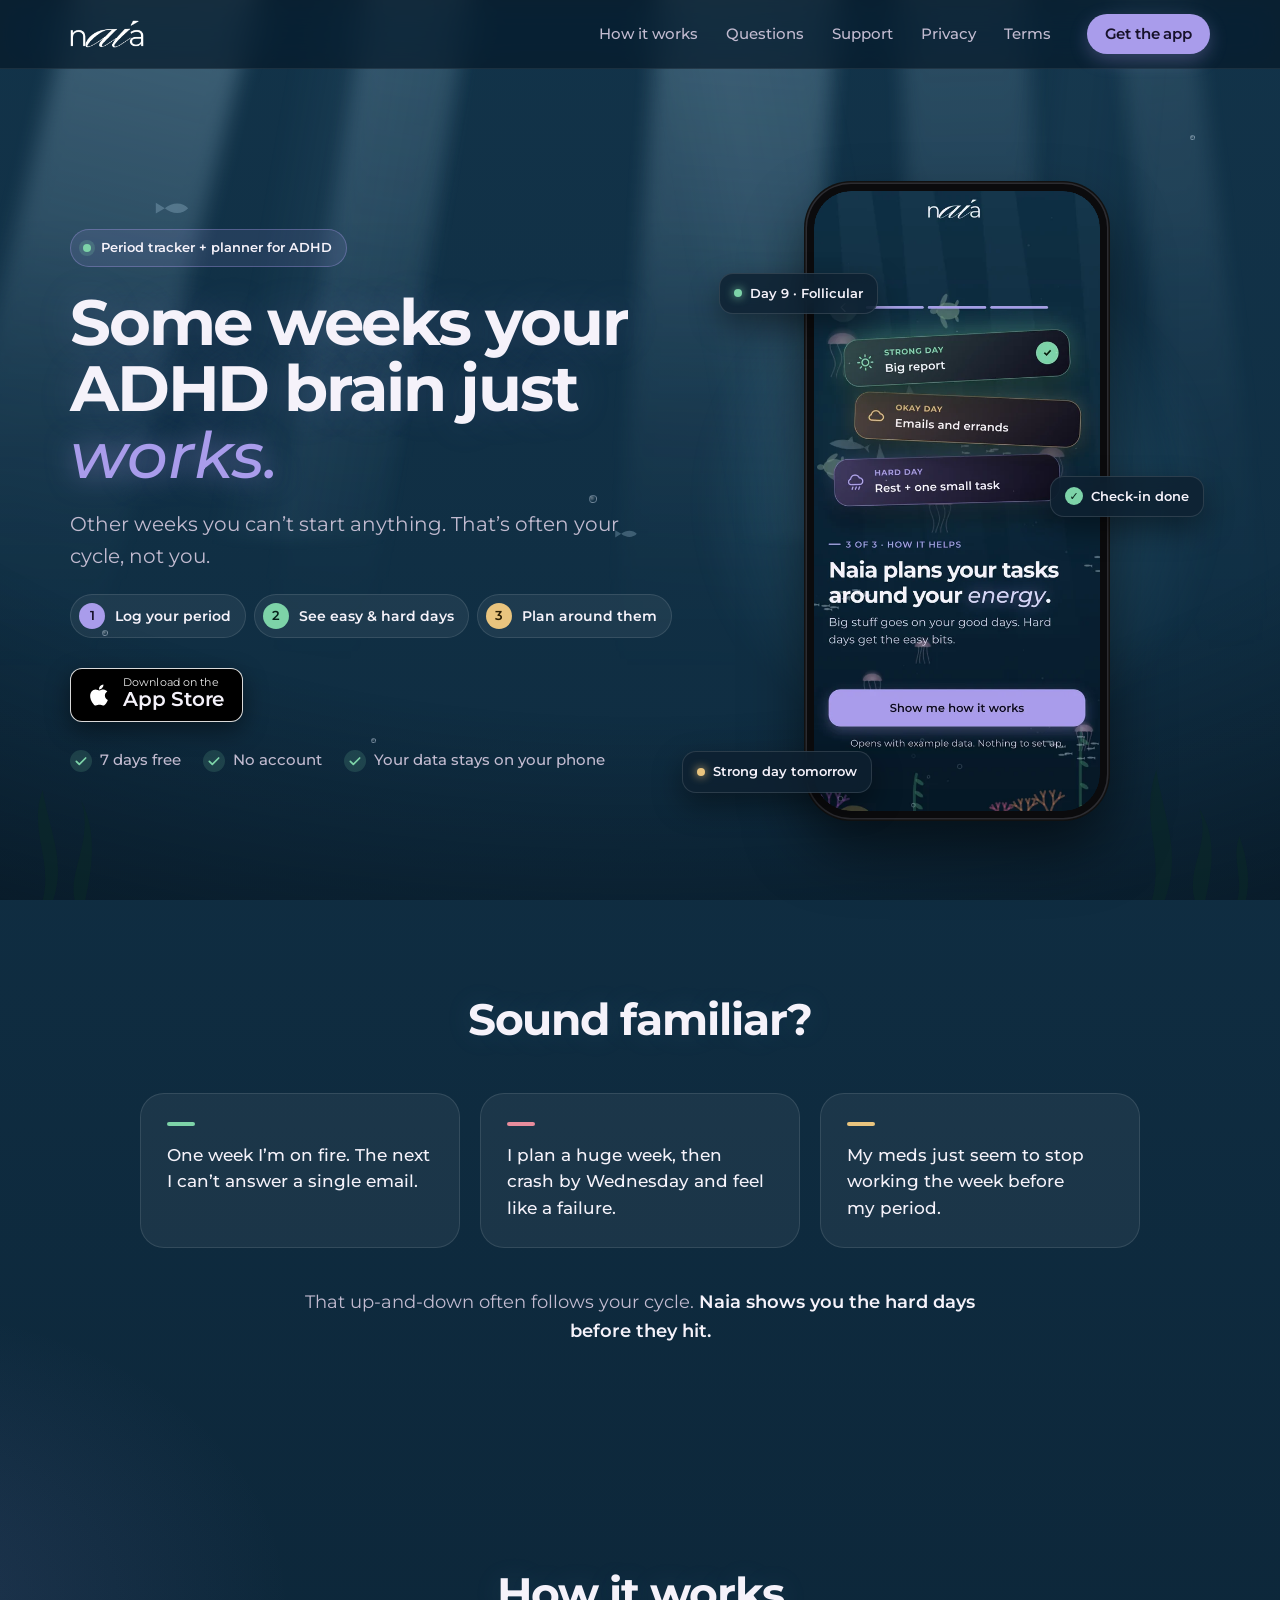
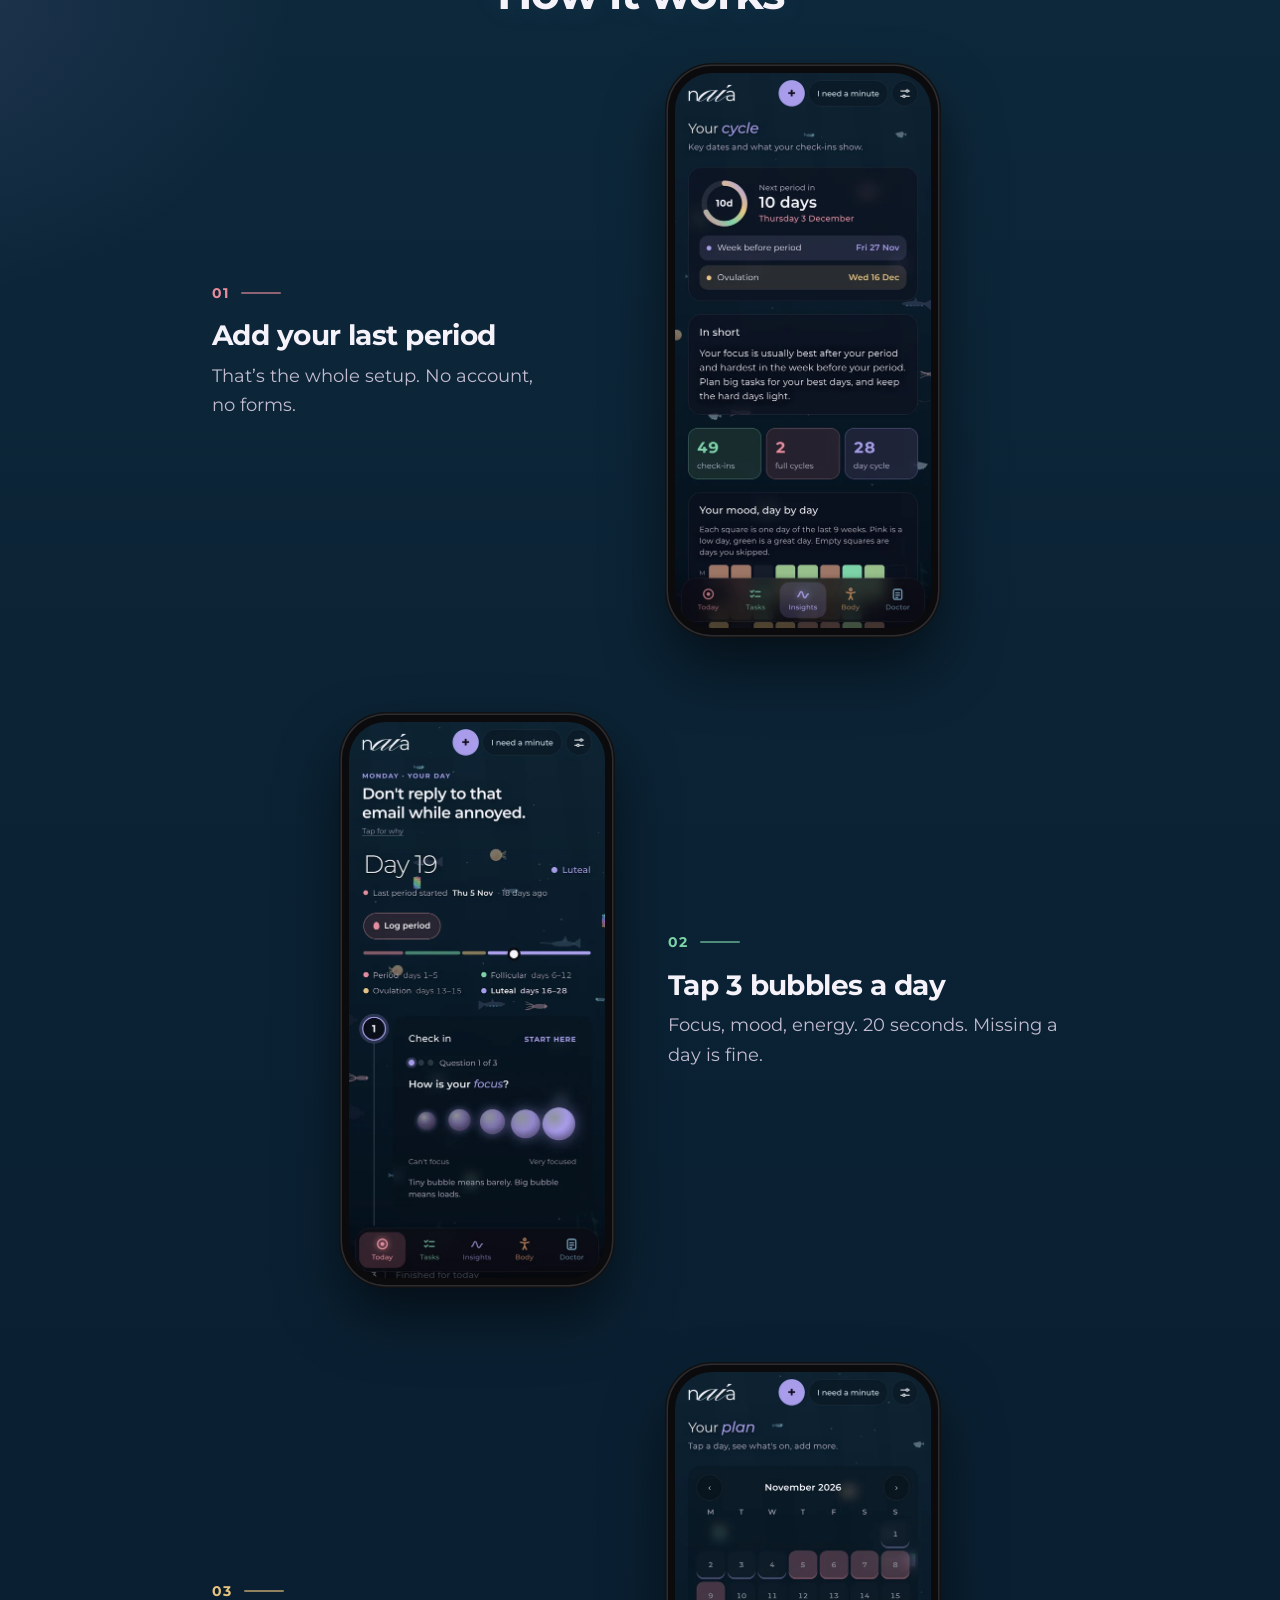
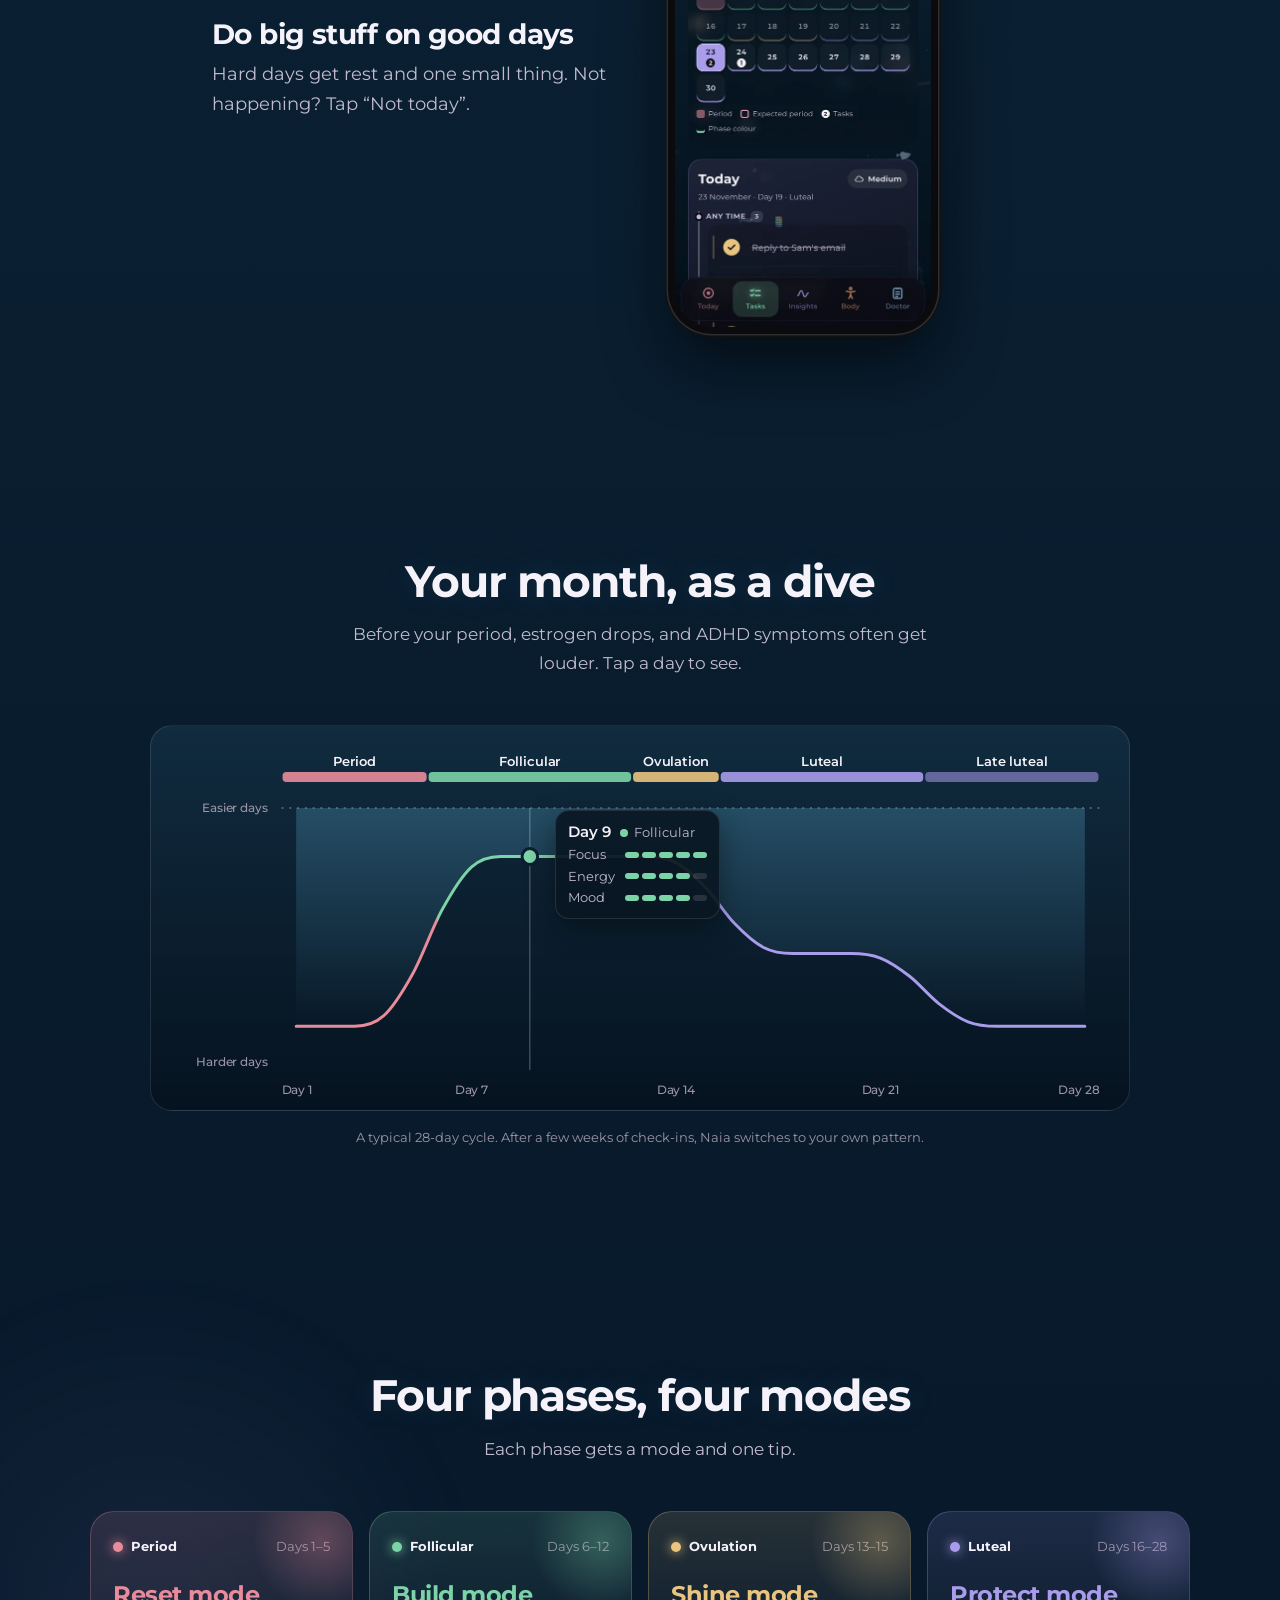
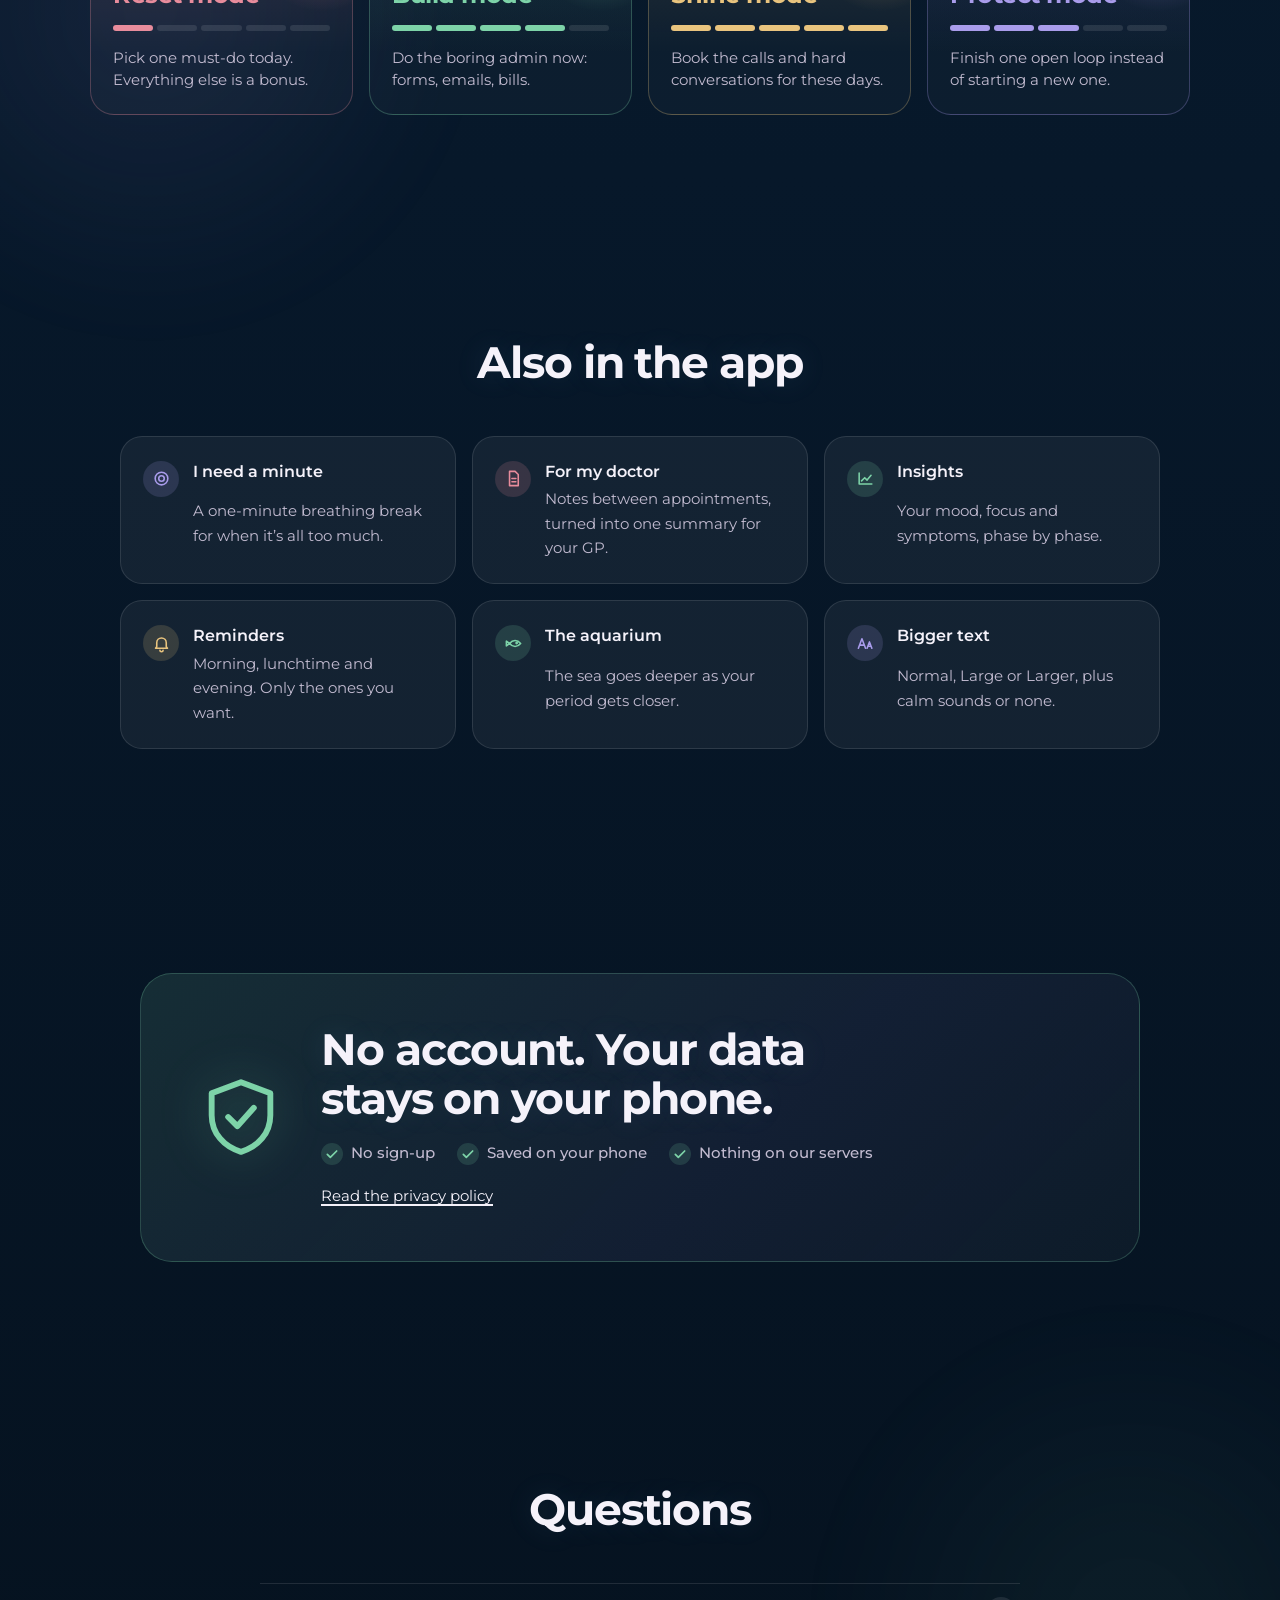
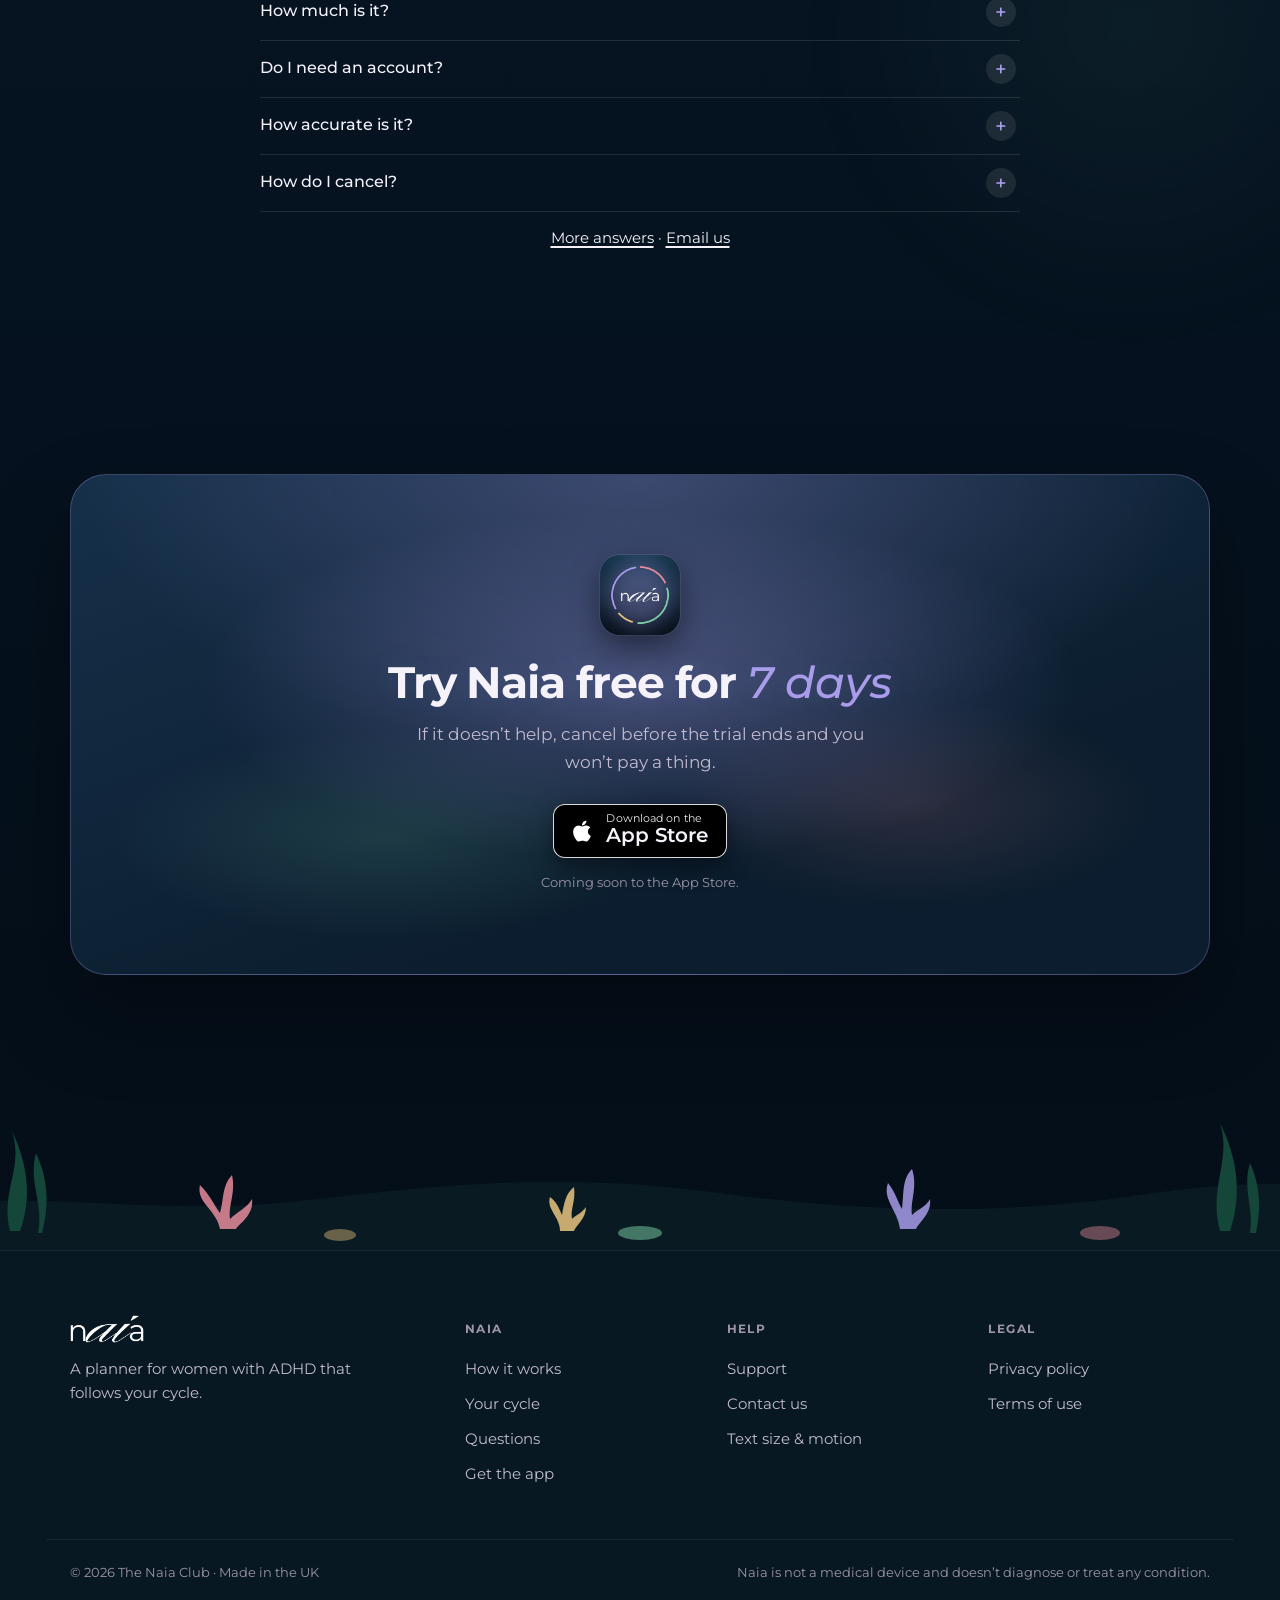
==== index.html @ d43e16dd "ADHD-first hero: 3-step summary, shorter copy, still by default Co-Authored-By: Claude Opus 5.5 <nor" ====
<!doctype html>
<html lang="en-GB" class="still">
<head>
<meta charset="utf-8">
<meta name="viewport" content="width=device-width,initial-scale=1,viewport-fit=cover">
<meta name="apple-mobile-web-app-title" content="Naia">
<meta name="format-detection" content="telephone=no">
<title>Naia: ADHD cycle planner</title>
<meta name="description" content="Naia is a planner for women with ADHD that follows your cycle. No account, and your data stays on your phone.">
<meta name="theme-color" content="#0A1F30">
<link rel="icon" href="favicon.svg" type="image/svg+xml">
<link rel="apple-touch-icon" href="apple-touch-icon.png">
<meta property="og:type" content="website">
<meta property="og:site_name" content="Naia">
<meta property="og:title" content="Naia: ADHD cycle planner">
<meta property="og:description" content="Naia is a planner for women with ADHD that follows your cycle. No account, and your data stays on your phone.">
<meta property="og:image" content="https://thenaiaclub.github.io/og.png">
<meta property="og:url" content="https://thenaiaclub.github.io/">
<meta name="twitter:card" content="summary_large_image">
<link rel="preload" href="fonts/montserrat.woff2" as="font" type="font/woff2" crossorigin>
<link rel="stylesheet" href="fonts/fonts.css">
<link rel="stylesheet" href="style.css">
<script src="site.js"></script>
</head>
<body>
<a class="skip" href="#main">Skip to content</a>
<div class="sea" aria-hidden="true"><div class="rays"></div>
<svg class="weed" viewBox="0 0 1200 160" preserveAspectRatio="none"><g fill="#0B2A26"><path d="M40 160c10-40-14-70 0-110 6 40 22 70 10 110z"/><path d="M70 160c-6-30 18-60 6-100 16 34 10 70 4 100z"/><path d="M1080 160c12-46-12-80 4-130 8 50 24 84 8 130z"/><path d="M1120 160c-8-34 16-56 4-92 18 30 12 64 6 92z"/><path d="M1160 160c6-24-6-40 2-64 8 26 10 44 6 64z"/></g></svg>
</div>
<header class="site"><div class="wrap nav2">
  <a class="brand" href="index.html" aria-label="Naia home"><img class="logo" src="logo.png" width="510" height="193" alt=""></a>
  <nav class="main" aria-label="Main"><a href="index.html#features">How it works</a><a href="index.html#faq">Questions</a><a href="support/index.html">Support</a><a href="privacy/index.html">Privacy</a><a href="terms/index.html">Terms</a></nav>
  <a class="btn navbtn" href="index.html#download">Get the app</a>
  <button class="menubtn" id="menuBtn" type="button" aria-expanded="false" aria-controls="mnav" aria-label="Menu"><svg viewBox="0 0 24 24" fill="none" stroke="currentColor" stroke-width="2" stroke-linecap="round" aria-hidden="true"><path d="M4 7h16M4 12h16M4 17h16"/></svg></button>
</div>
<div class="mnav" id="mnav" hidden><div class="wrap"><a href="index.html#features">How it works</a><a href="index.html#faq">Questions</a><a href="support/index.html">Support</a><a href="privacy/index.html">Privacy</a><a href="terms/index.html">Terms</a><button type="button" class="opensettings">Text size &amp; motion</button></div></div>
</header>
<main id="main">
<section class="hero epic cine v3"><div class="beams" aria-hidden="true"><i></i><i></i><i></i><i></i><i></i></div><div class="wrap">
 <div class="htext">
  <p class="badge"><i aria-hidden="true"></i>Period tracker + planner for ADHD</p>
  <h1 class="words"><span>Some</span> <span>weeks</span> <span>your</span> <span>ADHD</span> <span>brain</span> <span>just</span> <span class="script">works.</span></h1>
  <p class="lead">Other weeks you can’t start anything. That’s often your cycle, not you.</p>
  <ol class="tldr"><li><b>1</b>Log your period</li><li><b>2</b>See easy &amp; hard days</li><li><b>3</b>Plan around them</li></ol>
  <div class="hcta"><div class="stores">
  <button type="button" class="store" data-store="App Store" aria-haspopup="dialog"><svg viewBox="0 0 24 24" fill="currentColor" aria-hidden="true"><path d="M17.05 20.28c-.98.95-2.05.8-3.08.35-1.09-.46-2.09-.48-3.24 0-1.44.62-2.2.44-3.06-.35C2.79 15.25 3.51 7.59 9.05 7.31c1.35.07 2.29.74 3.08.8 1.18-.24 2.31-.93 3.57-.84 1.51.12 2.65.72 3.4 1.8-3.12 1.87-2.38 5.98.48 7.13-.57 1.5-1.31 2.99-2.54 4.09zM12.03 7.25c-.15-2.23 1.66-4.07 3.74-4.25.29 2.58-2.34 4.5-3.74 4.25z"/></svg><span><small>Download on the</small><b>App Store</b></span></button>
</div>
<div class="storepop" hidden>
  <p class="sp-t">Not out yet</p>
  <p class="sp-s">Leave your email and we’ll tell you the day Naia is on the App Store.</p>
  <form class="wl" novalidate>
    <label class="sr" for="wl-email-1">Your email</label>
    <input id="wl-email-1" type="email" name="email" placeholder="you@example.com" autocomplete="email" required>
    <input type="text" name="_honey" tabindex="-1" autocomplete="off" class="sr" aria-hidden="true">
    <button class="btn" type="submit">Notify me</button>
  </form>
  <p class="wl-msg" role="status" aria-live="polite"></p>
  <p class="wl-fine">Just one email when we launch. No spam. <a href="privacy/index.html#this-website">Privacy</a></p>
</div>
<p class="note soon">Coming soon to the App Store.</p></div>
  <ul class="proof"><li><svg viewBox="0 0 24 24" fill="none" stroke="currentColor" stroke-width="2.6" stroke-linecap="round" stroke-linejoin="round" aria-hidden="true"><path d="M5 12.5l4.5 4.5L19 7.5"/></svg>7 days free</li><li><svg viewBox="0 0 24 24" fill="none" stroke="currentColor" stroke-width="2.6" stroke-linecap="round" stroke-linejoin="round" aria-hidden="true"><path d="M5 12.5l4.5 4.5L19 7.5"/></svg>No account</li><li><svg viewBox="0 0 24 24" fill="none" stroke="currentColor" stroke-width="2.6" stroke-linecap="round" stroke-linejoin="round" aria-hidden="true"><path d="M5 12.5l4.5 4.5L19 7.5"/></svg>Your data stays on your phone</li></ul>
 </div>
 <div class="shot float"><span class="glow" aria-hidden="true"></span>
  <span class="chip c1" aria-hidden="true"><i style="--c:var(--fol)"></i>Day 9 · Follicular</span>
  <span class="chip c2" aria-hidden="true"><b>✓</b>Check-in done</span>
  <span class="chip c3" aria-hidden="true"><i style="--c:var(--ovu)"></i>Strong day tomorrow</span>
  <img class="phone" src="img/app-plan.webp" width="516" height="1119" alt="Naia app: a Strong day with a big report, an Okay day with emails, and a Hard day with rest and one small task">
 </div>
</div></section>

<section class="band relate"><div class="wrap">
 <div class="sechead"><h2>Sound familiar?</h2></div>
 <ul class="relgrid">
  <li style="--c:var(--fol)"><p>One week I’m on fire. The next I can’t answer a single email.</p></li>
  <li style="--c:var(--men)"><p>I plan a huge week, then crash by Wednesday and feel like a failure.</p></li>
  <li style="--c:var(--ovu)"><p>My meds just seem to stop working the week before my period.</p></li>
 </ul>
 <p class="relout">That up-and-down often follows your cycle. <b>Naia shows you the hard days before they hit.</b></p>
</div></section>

<section class="band" id="features"><div class="wrap">
 <div class="sechead"><h2>How it works</h2></div>

 <div class="feat reveal" style="--c:var(--men)">
  <div class="ftext"><span class="fnum">01</span><h3>Add your last period</h3><p>That’s the whole setup. No account, no forms.</p></div>
  <div class="fimg"><img class="phone" src="img/app-insights.webp" width="516" height="1119" alt="Naia app: Your cycle screen showing next period in 10 days" loading="lazy"></div>
 </div>
 <div class="feat rev reveal" style="--c:var(--fol)">
  <div class="ftext"><span class="fnum">02</span><h3>Tap 3 bubbles a day</h3><p>Focus, mood, energy. 20 seconds. Missing a day is fine.</p></div>
  <div class="fimg"><img class="phone" src="img/app-today.webp" width="516" height="1119" alt="Naia app: Today screen with the focus check-in bubbles" loading="lazy"></div>
 </div>
 <div class="feat reveal" style="--c:var(--ovu)">
  <div class="ftext"><span class="fnum">03</span><h3>Do big stuff on good days</h3><p>Hard days get rest and one small thing. Not happening? Tap “Not today”.</p></div>
  <div class="fimg"><img class="phone" src="img/app-tasks.webp" width="516" height="1119" alt="Naia app: Your plan screen with a month calendar and today’s tasks" loading="lazy"></div>
 </div>
</div></section>

<section class="band" id="cycle"><div class="wrap">
 <div class="sechead"><h2>Your month, as a dive</h2><p class="sub">Before your period, estrogen drops, and ADHD symptoms often get louder. Tap a day to see.</p></div>
 <figure class="dive reveal" id="dive">
  <div class="divebox">
   <svg class="divechart" viewBox="0 0 840 360" preserveAspectRatio="none" role="img" aria-labelledby="diveTitle diveDesc">
    <title id="diveTitle">How a typical 28-day cycle often feels with ADHD</title>
    <desc id="diveDesc">Days 6 to 15 sit near the surface: focus, energy and mood are highest. Days 23 to 28 and the period, days 1 to 5, are the deepest, hardest days.</desc>
   </svg>
   <div class="divetip" aria-live="polite"></div>
  </div>
  <figcaption class="note center">A typical 28-day cycle. After a few weeks of check-ins, Naia switches to your own pattern.</figcaption>
 </figure>
</div></section>

<section class="band" id="phases"><div class="wrap">
 <div class="sechead"><h2>Four phases, four modes</h2><p class="sub">Each phase gets a mode and one tip.</p></div>
 <ul class="phases">
  <li class="phase reveal" style="--c:var(--men)"><div class="phtop"><span class="phdot"></span><span class="phname">Period</span><span class="phdays">Days 1–5</span></div>
   <p class="phmode">Reset mode</p><span class="ebar" aria-label="Energy 1 of 5"><i class="on"></i><i class=""></i><i class=""></i><i class=""></i><i class=""></i></span><p class="phtip">Pick one must-do today. Everything else is a bonus.</p></li>
  <li class="phase reveal" style="--c:var(--fol)"><div class="phtop"><span class="phdot"></span><span class="phname">Follicular</span><span class="phdays">Days 6–12</span></div>
   <p class="phmode">Build mode</p><span class="ebar" aria-label="Energy 4 of 5"><i class="on"></i><i class="on"></i><i class="on"></i><i class="on"></i><i class=""></i></span><p class="phtip">Do the boring admin now: forms, emails, bills.</p></li>
  <li class="phase reveal" style="--c:var(--ovu)"><div class="phtop"><span class="phdot"></span><span class="phname">Ovulation</span><span class="phdays">Days 13–15</span></div>
   <p class="phmode">Shine mode</p><span class="ebar" aria-label="Energy 5 of 5"><i class="on"></i><i class="on"></i><i class="on"></i><i class="on"></i><i class="on"></i></span><p class="phtip">Book the calls and hard conversations for these days.</p></li>
  <li class="phase reveal" style="--c:var(--lut)"><div class="phtop"><span class="phdot"></span><span class="phname">Luteal</span><span class="phdays">Days 16–28</span></div>
   <p class="phmode">Protect mode</p><span class="ebar" aria-label="Energy 3 of 5"><i class="on"></i><i class="on"></i><i class="on"></i><i class=""></i><i class=""></i></span><p class="phtip">Finish one open loop instead of starting a new one.</p></li>
 </ul>
</div></section>

<section class="band"><div class="wrap">
 <div class="sechead"><h2>Also in the app</h2></div>
 <dl class="rows bento reveal">
  <div style="--c:var(--lut)"><span class="ri"><svg viewBox="0 0 24 24" fill="none" stroke="currentColor" stroke-width="2" stroke-linecap="round" aria-hidden="true"><circle cx="12" cy="12" r="8"/><circle cx="12" cy="12" r="3.5"/></svg></span><dt>I need a minute</dt><dd>A one-minute breathing break for when it’s all too much.</dd></div>
  <div style="--c:var(--men)"><span class="ri"><svg viewBox="0 0 24 24" fill="none" stroke="currentColor" stroke-width="2" stroke-linecap="round" stroke-linejoin="round" aria-hidden="true"><path d="M7 3h7l4 4v14H7z"/><path d="M10 12h5M10 16h5"/></svg></span><dt>For my doctor</dt><dd>Notes between appointments, turned into one summary for your GP.</dd></div>
  <div style="--c:var(--fol)"><span class="ri"><svg viewBox="0 0 24 24" fill="none" stroke="currentColor" stroke-width="2" stroke-linecap="round" stroke-linejoin="round" aria-hidden="true"><path d="M4 19V5M4 19h16"/><path d="M7 15l4-4 3 3 5-6"/></svg></span><dt>Insights</dt><dd>Your mood, focus and symptoms, phase by phase.</dd></div>
  <div style="--c:var(--ovu)"><span class="ri"><svg viewBox="0 0 24 24" fill="none" stroke="currentColor" stroke-width="2" stroke-linecap="round" stroke-linejoin="round" aria-hidden="true"><path d="M6 16V11a6 6 0 0112 0v5l1.5 2h-15z"/><path d="M10 20.5a2 2 0 004 0"/></svg></span><dt>Reminders</dt><dd>Morning, lunchtime and evening. Only the ones you want.</dd></div>
  <div style="--c:var(--fol)"><span class="ri"><svg viewBox="0 0 24 24" fill="none" stroke="currentColor" stroke-width="2" stroke-linejoin="round" aria-hidden="true"><path d="M3 12c4-5 10-5 14 0-4 5-10 5-14 0zM17 12l4-3v6z"/><circle cx="8" cy="11.5" r=".8" fill="currentColor"/></svg></span><dt>The aquarium</dt><dd>The sea goes deeper as your period gets closer.</dd></div>
  <div style="--c:var(--lut)"><span class="ri"><svg viewBox="0 0 24 24" fill="none" stroke="currentColor" stroke-width="2" stroke-linecap="round" stroke-linejoin="round" aria-hidden="true"><path d="M3 18l4.5-12L12 18M4.7 14h5.6"/><path d="M14 18l3-8 3 8M15 15.5h4"/></svg></span><dt>Bigger text</dt><dd>Normal, Large or Larger, plus calm sounds or none.</dd></div>
 </dl>
</div></section>

<section class="band"><div class="wrap">
 <div class="pcard reveal">
  <svg class="pshield" viewBox="0 0 24 24" fill="none" stroke="currentColor" stroke-width="1.6" stroke-linejoin="round" aria-hidden="true"><path d="M12 2.5l8 3v6c0 5-3.4 8.6-8 10-4.6-1.4-8-5-8-10v-6z"/><path d="M8.5 12l2.5 2.5 4.5-5" stroke-linecap="round"/></svg>
  <div><h2>No account. Your data stays on your phone.</h2>
  <ul class="proof"><li><svg viewBox="0 0 24 24" fill="none" stroke="currentColor" stroke-width="2.6" stroke-linecap="round" stroke-linejoin="round" aria-hidden="true"><path d="M5 12.5l4.5 4.5L19 7.5"/></svg>No sign-up</li><li><svg viewBox="0 0 24 24" fill="none" stroke="currentColor" stroke-width="2.6" stroke-linecap="round" stroke-linejoin="round" aria-hidden="true"><path d="M5 12.5l4.5 4.5L19 7.5"/></svg>Saved on your phone</li><li><svg viewBox="0 0 24 24" fill="none" stroke="currentColor" stroke-width="2.6" stroke-linecap="round" stroke-linejoin="round" aria-hidden="true"><path d="M5 12.5l4.5 4.5L19 7.5"/></svg>Nothing on our servers</li></ul>
  <p><a href="privacy/index.html">Read the privacy policy</a></p></div>
 </div>
</div></section>

<section class="band" id="faq"><div class="wrap narrow">
 <div class="sechead"><h2>Questions</h2></div>
 <div class="qfaq">
  <details><summary>How much is it?</summary><div class="a"><p>The first 7 days are free. Then monthly or yearly. You’ll see the price before you start, and you won’t be charged during the trial.</p></div></details>
  <details><summary>Do I need an account?</summary><div class="a"><p>Nope. No sign-up, no email, no password.</p></div></details>
  <details><summary>How accurate is it?</summary><div class="a"><p>A best guess from what you log. It gets better after a few cycles. Please don’t use it as contraception.</p></div></details>
  <details><summary>How do I cancel?</summary><div class="a"><p>In your phone’s subscription settings. Do it at least 24 hours before the trial ends if you don’t want to pay.</p></div></details>
 </div>
 <p class="center" style="margin-top:14px"><a href="support/index.html">More answers</a> · <a href="mailto:info.thenaiaclub@icloud.com">Email us</a></p>
</div></section>

<section class="band" id="download"><div class="wrap">
 <div class="ctacard reveal"><div class="caustic" aria-hidden="true"></div>
  <img class="cicon" src="img/app-icon.png" width="80" height="80" alt="">
  <h2>Try Naia free for <span class="script">7 days</span></h2>
  <p class="sub">If it doesn’t help, cancel before the trial ends and you won’t pay a thing.</p>
  <div class="stores">
  <button type="button" class="store" data-store="App Store" aria-haspopup="dialog"><svg viewBox="0 0 24 24" fill="currentColor" aria-hidden="true"><path d="M17.05 20.28c-.98.95-2.05.8-3.08.35-1.09-.46-2.09-.48-3.24 0-1.44.62-2.2.44-3.06-.35C2.79 15.25 3.51 7.59 9.05 7.31c1.35.07 2.29.74 3.08.8 1.18-.24 2.31-.93 3.57-.84 1.51.12 2.65.72 3.4 1.8-3.12 1.87-2.38 5.98.48 7.13-.57 1.5-1.31 2.99-2.54 4.09zM12.03 7.25c-.15-2.23 1.66-4.07 3.74-4.25.29 2.58-2.34 4.5-3.74 4.25z"/></svg><span><small>Download on the</small><b>App Store</b></span></button>
</div>
<div class="storepop" hidden>
  <p class="sp-t">Not out yet</p>
  <p class="sp-s">Leave your email and we’ll tell you the day Naia is on the App Store.</p>
  <form class="wl" novalidate>
    <label class="sr" for="wl-email-2">Your email</label>
    <input id="wl-email-2" type="email" name="email" placeholder="you@example.com" autocomplete="email" required>
    <input type="text" name="_honey" tabindex="-1" autocomplete="off" class="sr" aria-hidden="true">
    <button class="btn" type="submit">Notify me</button>
  </form>
  <p class="wl-msg" role="status" aria-live="polite"></p>
  <p class="wl-fine">Just one email when we launch. No spam. <a href="privacy/index.html#this-website">Privacy</a></p>
</div>
<p class="note soon">Coming soon to the App Store.</p>
 </div>
</div></section><script src="home.js" defer></script>
</main>
<svg class="seabed" viewBox="0 0 1440 140" preserveAspectRatio="xMidYMax slice" aria-hidden="true">
 <path d="M0 140V96c120-18 240 10 380-6s260-30 420-8 300 20 420 2 180-10 220-4v60z" fill="#0A1A22"/>
 <g fill="#14463A"><path d="M90 120c-10-40 14-62 2-100 16 34 20 66 8 100z"/><path d="M118 122c6-30-10-50-2-80 14 30 12 56 6 80z"/><path d="M1300 120c-12-44 12-70 0-108 18 36 22 72 10 108z"/><path d="M1330 122c4-26-8-44 0-70 12 26 10 50 6 70z"/></g>
 <g opacity=".85"><path d="M300 118c-4-20-24-26-20-44 10 10 14 20 20 28 4-14 2-28 12-38 4 18-4 30-2 44 8-8 16-10 22-20 2 16-12 24-16 30z" fill="#E88C9C"/>
 <path d="M980 118c-2-18-18-30-12-46 8 10 10 20 14 26 2-16 0-30 10-40 6 18-2 32 0 46 6-6 14-8 18-16 2 14-10 22-14 30z" fill="#A99CEB"/>
 <path d="M640 120c0-14-14-22-10-34 8 6 10 14 12 18 2-12 4-22 12-28 2 14-4 22-2 32 4-4 10-6 14-12 0 12-10 18-12 24z" fill="#E9C47E"/>
 <ellipse cx="720" cy="122" rx="22" ry="7" fill="#7DD3A8" opacity=".6"/><ellipse cx="420" cy="124" rx="16" ry="6" fill="#E9C47E" opacity=".5"/><ellipse cx="1180" cy="122" rx="20" ry="7" fill="#E88C9C" opacity=".5"/></g>
</svg>
<footer class="site"><div class="wrap fgrid">
  <div class="fbrand"><img class="logo" src="logo.png" width="510" height="193" alt="Naia"><p>A planner for women with ADHD that follows your cycle.</p></div>
  <div class="fcol"><h3>Naia</h3><a href="index.html#features">How it works</a><a href="index.html#cycle">Your cycle</a><a href="index.html#faq">Questions</a><a href="index.html#download">Get the app</a></div>
  <div class="fcol"><h3>Help</h3><a href="support/index.html">Support</a><a href="mailto:info.thenaiaclub@icloud.com">Contact us</a><button type="button" id="settingsBtn" aria-expanded="false" aria-controls="settings">Text size &amp; motion</button></div>
  <div class="fcol"><h3>Legal</h3><a href="privacy/index.html">Privacy policy</a><a href="terms/index.html">Terms of use</a></div>
</div>
<div class="wrap fbottom"><span>© 2026 The Naia Club · Made in the UK</span><span>Naia is not a medical device and doesn’t diagnose or treat any condition.</span></div>
<div class="panel sheet" id="settings" hidden role="dialog" aria-label="Text size and motion">
  <div class="row"><h2>Text size</h2><div class="seg" role="group"><button type="button" data-set="size" data-val="normal" aria-pressed="false">Normal</button><button type="button" data-set="size" data-val="large" aria-pressed="false">Large</button><button type="button" data-set="size" data-val="larger" aria-pressed="false">Larger</button></div></div>
  <div class="row"><h2>Background</h2><div class="seg" role="group"><button type="button" data-set="motion" data-val="moving" aria-pressed="false">Moving</button><button type="button" data-set="motion" data-val="still" aria-pressed="false">Still</button><button type="button" data-set="motion" data-val="off" aria-pressed="false">Off</button></div></div>
</div>
</footer>
</body>
</html>
---- fonts/fonts.css ----
@font-face {
  font-family: 'Montserrat';
  font-style: italic;
  font-weight: 400 600;
  font-display: swap;
  src: url(montserrat-italic.woff2) format('woff2');
}
@font-face {
  font-family: 'Montserrat';
  font-style: normal;
  font-weight: 300 700;
  font-display: swap;
  src: url(montserrat.woff2) format('woff2');
}
/* Burgues Script (commercial font, needs a web licence).
   Put the licensed webfont at fonts/burgues-script.woff2 and it is used automatically.
   Until then the script words fall back to Montserrat italic. */
@font-face {
  font-family: 'Burgues Script';
  font-style: italic;
  font-weight: 400;
  font-display: swap;
  src: url(burgues-script.woff2) format('woff2');
}
---- style.css ----
/* Naia website. Visual language copied from the app: deep ocean, glass cards,
   lavender pills, small uppercase labels, Montserrat + Burgues Script. */
:root{
  --sea1:#0F2A3D; --sea2:#0A1F30; --sea3:#06141F; --sea4:#040D16;
  --glass:rgba(255,255,255,.055); --glass2:rgba(255,255,255,.09); --line:rgba(255,255,255,.11);
  --ink:#F5F2FA; --muted:#C2BBD0; --dim:#9C95A8;
  --men:#E88C9C; --fol:#7DD3A8; --ovu:#E9C47E; --lut:#A99CEB;
  --onlav:#17122B;
  --sans:"Montserrat",system-ui,-apple-system,"Segoe UI",sans-serif;
  --script:"Burgues Script","Montserrat",system-ui,sans-serif;
  --r:22px;
  color-scheme:dark;
}
html{font-size:100%;background:var(--sea4)}
html[data-size="large"]{font-size:112.5%}
html[data-size="larger"]{font-size:125%}
*{box-sizing:border-box}
body{margin:0;min-height:100vh;color:var(--ink);font-family:var(--sans);font-size:1.0625rem;line-height:1.55;-webkit-font-smoothing:antialiased;
  background:linear-gradient(180deg,var(--sea1) 0%,var(--sea2) 30%,var(--sea3) 70%,var(--sea4) 100%)}
a{color:var(--ink);text-underline-offset:3px}
a:hover{color:var(--lut)}
:focus-visible{outline:3px solid var(--lut);outline-offset:3px;border-radius:10px}
h1,h2,h3,p{margin:0}
.script{font-family:var(--script);font-style:italic;font-weight:400;letter-spacing:0;color:var(--lut)}
.label{font-size:.75rem;font-weight:700;letter-spacing:.12em;text-transform:uppercase;color:var(--lut)}
.muted{color:var(--muted)}
.note{font-size:.875rem;color:var(--dim)}
.skip{position:absolute;left:-999px;top:8px}.skip:focus{left:16px;z-index:50;background:var(--ink);color:var(--onlav);padding:8px 14px;border-radius:999px}
.wrap{position:relative;max-width:1080px;margin:0 auto;padding:0 20px}

/* ---------- sea (background life) ---------- */
.sea{position:fixed;inset:0;z-index:0;pointer-events:none;overflow:hidden}
.sea .rays{position:absolute;inset:-10% -20% 40%;background:
  linear-gradient(100deg,transparent 30%,rgba(140,200,230,.06) 34%,transparent 40%),
  linear-gradient(80deg,transparent 52%,rgba(140,200,230,.05) 56%,transparent 62%),
  linear-gradient(95deg,transparent 70%,rgba(140,200,230,.04) 73%,transparent 78%);filter:blur(6px)}
.sea .bubble{position:absolute;bottom:-20px;border-radius:50%;border:1px solid rgba(220,235,255,.35);background:radial-gradient(circle at 30% 30%,rgba(255,255,255,.35),rgba(255,255,255,0) 60%)}
.sea .fish{position:absolute;opacity:.35;color:#8FB3C7}
.sea .weed{position:absolute;bottom:0;width:100%;height:160px;opacity:.5}
html.moving .sea .bubble{animation:rise var(--t,18s) linear var(--d,0s) infinite}
html.moving .sea .fish{animation:swim var(--t,60s) linear var(--d,0s) infinite}
html.still .sea .bubble{bottom:auto;top:var(--y,60%)}
html.still .sea .fish{left:var(--x,20%)}
@keyframes rise{from{transform:translateY(0)}to{transform:translateY(-110vh)}}
@keyframes swim{from{transform:translateX(-10vw)}to{transform:translateX(115vw)}}
html.nosea .sea .bubble,html.nosea .sea .fish{display:none}

/* ---------- header ---------- */
header.site{position:sticky;top:0;z-index:20;background:linear-gradient(180deg,rgba(10,31,48,.92),rgba(10,31,48,.7));backdrop-filter:blur(14px);-webkit-backdrop-filter:blur(14px);border-bottom:1px solid var(--line)}
header.site .wrap{display:flex;align-items:center;gap:12px;min-height:68px;flex-wrap:wrap;padding-top:8px;padding-bottom:8px}
.brand{display:block;text-decoration:none;margin-right:auto;padding:4px 0}
.logo{display:block;height:30px;width:auto;filter:invert(1)}
nav.main{display:flex;gap:6px;flex-wrap:wrap}
.pill{display:inline-flex;align-items:center;gap:8px;min-height:44px;padding:0 16px;border-radius:999px;border:1px solid var(--line);background:var(--glass);color:var(--ink);text-decoration:none;font:inherit;font-size:.9375rem;font-weight:500;cursor:pointer}
.pill:hover{background:var(--glass2);color:var(--ink)}
.pill[aria-current="page"]{background:var(--lut);border-color:var(--lut);color:var(--onlav)}
.tools{display:flex;gap:6px}
.tools .pill{padding:0 14px}
.tools svg{width:18px;height:18px}
.panel{position:absolute;right:20px;top:calc(100% + 8px);width:min(320px,calc(100vw - 32px));padding:18px;border-radius:var(--r);background:rgba(16,36,52,.97);border:1px solid var(--line);box-shadow:0 20px 50px rgba(0,0,0,.45)}
.panel h2{font-size:1rem;font-weight:600;margin:0 0 8px}
.panel .row+.row{margin-top:16px}
.seg{display:flex;gap:4px;padding:4px;border-radius:999px;background:rgba(0,0,0,.25);border:1px solid var(--line)}
.seg button{flex:1;min-height:40px;border:0;border-radius:999px;background:transparent;color:var(--muted);font:inherit;font-size:.9375rem;cursor:pointer}
.seg button[aria-pressed="true"]{background:var(--lut);color:var(--onlav);font-weight:600}

main{position:relative;z-index:1}

/* ---------- buttons ---------- */
.btn{display:inline-flex;align-items:center;justify-content:center;gap:10px;min-height:56px;padding:0 26px;border-radius:999px;background:var(--lut);color:var(--onlav);font-weight:600;font-size:1.0625rem;text-decoration:none;border:0;box-shadow:0 8px 30px rgba(169,156,235,.35)}
.btn:hover{background:#BCB1F2;color:var(--onlav)}
.stores{display:flex;flex-wrap:wrap;gap:12px}
.store{display:inline-flex;align-items:center;gap:12px;min-height:58px;min-width:190px;padding:8px 20px;border-radius:18px;background:var(--glass);border:1px solid var(--line);color:var(--ink);line-height:1.15;text-decoration:none}
a.store:hover{background:var(--glass2);color:var(--ink)}
.store svg{width:26px;height:26px;flex:none}
.store small{display:block;font-size:.6875rem;color:var(--muted);letter-spacing:.02em}
.store b{font-size:1.125rem;font-weight:600}
.soon{margin-top:12px}

/* ---------- glass cards ---------- */
.card{background:var(--glass);border:1px solid var(--line);border-radius:var(--r);padding:24px;backdrop-filter:blur(6px);-webkit-backdrop-filter:blur(6px)}
.card.top{border-top:3px solid var(--c,var(--lut))}

/* ---------- home ---------- */
.hero{padding:56px 0 40px}
.hero .wrap{display:grid;grid-template-columns:1.1fr .9fr;gap:40px;align-items:center}
.hero h1{font-size:clamp(2.4rem,6vw,4rem);font-weight:600;line-height:1.08;letter-spacing:-.02em;margin:14px 0 18px;text-wrap:balance}
.hero .lead{font-size:1.25rem;color:var(--muted);max-width:30em;margin-bottom:28px}
.phone{display:block;width:min(300px,72vw);height:auto;margin:0 auto;filter:drop-shadow(0 30px 60px rgba(0,0,0,.55)) drop-shadow(0 0 40px rgba(169,156,235,.12))}
.phasebar{display:flex;gap:5px;margin:0 0 10px;max-width:420px}
.phasebar i{height:6px;border-radius:6px;background:var(--c);flex:var(--f)}
.legend{display:flex;flex-wrap:wrap;gap:6px 16px;font-size:.875rem;color:var(--muted);margin-bottom:28px}
.legend span::before{content:"";display:inline-block;width:9px;height:9px;border-radius:50%;background:var(--c);margin-right:7px;vertical-align:1px}

section.band{padding:48px 0}
.band h2,.page h1{font-size:clamp(1.75rem,4vw,2.5rem);font-weight:600;letter-spacing:-.015em;line-height:1.15;text-wrap:balance}
.band .intro{color:var(--muted);margin-top:10px;max-width:34em}

.steps{list-style:none;margin:36px 0 0;padding:0;display:grid;gap:28px}
.step{display:grid;grid-template-columns:1fr 300px;gap:36px;align-items:center}
.step:nth-child(even){grid-template-columns:300px 1fr}
.step:nth-child(even) .stext{order:2}
.stext{display:grid;grid-template-columns:56px 1fr;gap:18px;align-items:start}
.num{width:48px;height:48px;border-radius:50%;display:grid;place-items:center;font-weight:600;font-size:1.25rem;border:2px solid var(--c);box-shadow:0 0 0 6px rgba(255,255,255,.04),0 0 22px color-mix(in srgb,var(--c) 45%,transparent);background:rgba(8,20,32,.7)}
.stext h3{font-size:clamp(1.4rem,3vw,1.9rem);font-weight:600;line-height:1.2;margin:6px 0 10px}
.stext p{color:var(--muted);font-size:1.125rem;max-width:26em}
.stext .tag{display:inline-block;margin-top:14px;font-size:.875rem;padding:6px 12px;border-radius:999px;background:var(--glass);border:1px solid var(--line);color:var(--ink)}
.step .phone{width:100%;max-width:280px}

.private{display:grid;grid-template-columns:auto 1fr;gap:24px;align-items:center;padding:32px;border-top:3px solid var(--fol)}
.private .shield{width:64px;height:64px;color:var(--fol)}
.private h2 .script{color:var(--fol)}
.private p{color:var(--muted);margin-top:10px;max-width:40em}
.chips{list-style:none;padding:0;margin:18px 0 0;display:flex;flex-wrap:wrap;gap:8px}
.chips li{display:inline-flex;align-items:center;gap:7px;font-size:.9375rem;padding:7px 14px;border-radius:999px;background:var(--glass);border:1px solid var(--line)}
.chips li svg{width:16px;height:16px;color:var(--fol)}

.extras{display:grid;grid-template-columns:repeat(4,1fr);gap:14px;margin-top:28px}
.extra h3{font-size:1.0625rem;font-weight:600;margin:14px 0 6px}
.extra p{color:var(--muted);font-size:.9375rem}
.extra .ico{width:42px;height:42px;border-radius:50%;display:grid;place-items:center;background:color-mix(in srgb,var(--c) 18%,transparent);color:var(--c)}
.extra .ico svg{width:22px;height:22px}

.cta{text-align:center;padding:40px 24px}
.cta .stores{justify-content:center;margin-top:24px}
.cta p{color:var(--muted);margin-top:10px}

/* ---------- inner pages ---------- */
.page{padding:44px 0 24px}
.page .wrap{max-width:780px}
.page h1{font-size:clamp(2.1rem,5vw,3rem)}
.meta{display:flex;flex-wrap:wrap;gap:8px;margin:14px 0 26px}
.meta span{font-size:.875rem;color:var(--muted);padding:6px 12px;border-radius:999px;background:var(--glass);border:1px solid var(--line)}
.inshort{border-top:3px solid var(--fol);margin-bottom:18px}
.inshort h2{font-size:1.25rem;font-weight:600;margin:6px 0 12px}
.inshort ul{margin:0;padding:0;list-style:none;display:grid;gap:10px}
.inshort li{display:grid;grid-template-columns:24px 1fr;gap:10px;font-size:1.0625rem}
.inshort li svg{width:22px;height:22px;color:var(--fol);margin-top:1px}
.jump{margin:0 0 18px}
.jump .label{display:block;margin-bottom:10px;color:var(--dim)}
.jump nav{display:flex;flex-wrap:wrap;gap:8px}
.jump a{font-size:.875rem;min-height:40px;padding:0 14px}
.doc{padding:clamp(20px,4vw,36px)}
.doc section{scroll-margin-top:96px}
.doc section+section{margin-top:28px;padding-top:28px;border-top:1px solid var(--line)}
.doc h2{font-size:1.375rem;font-weight:600;margin-bottom:10px}
.doc p{color:var(--muted);max-width:38em}
.doc p+p,.doc p+ul,.doc ul+p{margin-top:12px}
.doc ul{margin:0;padding-left:1.25em;color:var(--muted)}
.doc li{margin:.35em 0;padding-left:.2em}
.doc li::marker{color:var(--lut)}
.doc b{color:var(--ink);font-weight:600}
.fill{background:rgba(233,196,126,.16);color:var(--ovu);border-radius:6px;padding:0 5px}
.crossref{display:flex;flex-wrap:wrap;gap:8px;margin-top:22px}

/* support */
.groups{display:grid;gap:18px}
.group h2{font-size:1.125rem;font-weight:600;display:flex;align-items:center;gap:10px;margin-bottom:6px}
.group h2::before{content:"";width:10px;height:10px;border-radius:50%;background:var(--c)}
details{border-top:1px solid var(--line)}
details:first-of-type{border-top:0}
summary{cursor:pointer;list-style:none;min-height:56px;padding:14px 44px 14px 0;font-weight:500;font-size:1.0625rem;position:relative;display:flex;align-items:center}
summary::-webkit-details-marker{display:none}
summary::after{content:"+";position:absolute;right:4px;top:50%;transform:translateY(-50%);width:30px;height:30px;border-radius:50%;display:grid;place-items:center;background:var(--glass2);color:var(--lut);font-size:1.25rem;line-height:1}
details[open] summary::after{content:"−"}
details .a{padding:0 0 18px;color:var(--muted)}
details .a p+p,details .a p+ol,details .a ol+p{margin-top:10px}
details .a ol{margin:0;padding-left:1.3em}
details .a li{margin:.3em 0}
details .a b{color:var(--ink);font-weight:600}
.contact{display:grid;grid-template-columns:1fr auto;gap:18px;align-items:center;margin-top:18px;border-top:3px solid var(--lut)}
.contact .mail{font-size:clamp(1.05rem,3vw,1.35rem);font-weight:500;word-break:break-all;margin:6px 0}
.sos{margin-top:18px}

footer.site{position:relative;z-index:1;border-top:1px solid var(--line);margin-top:48px;padding:28px 0 44px;background:rgba(4,13,22,.6)}
footer.site .wrap{display:flex;justify-content:space-between;align-items:center;gap:16px;flex-wrap:wrap}
footer.site nav{display:flex;gap:6px 18px;flex-wrap:wrap}
footer.site nav a{color:var(--muted);text-decoration:none;font-size:.9375rem;padding:6px 0}
footer.site nav a:hover{color:var(--ink)}
footer .logo{height:22px;margin-bottom:6px}

@media (max-width:860px){
  .hero .wrap{grid-template-columns:1fr}
  .hero .phone{width:min(250px,64vw)}
  .step,.step:nth-child(even){grid-template-columns:1fr;gap:20px}
  .step:nth-child(even) .stext{order:0}
  .step .phone{max-width:240px}
  .extras{grid-template-columns:1fr 1fr}
  .private{grid-template-columns:1fr;padding:24px}
  .contact{grid-template-columns:1fr}
}
@media (max-width:560px){
  .wrap{padding:0 16px}
  header.site{position:relative}
  header.site .wrap{gap:8px}
  nav.main{order:3;width:100%;flex-wrap:nowrap;overflow-x:auto;padding-bottom:2px}
  nav.main .pill{flex:none}
  .hero{padding-top:28px}
  .extras{grid-template-columns:1fr}
  .store{flex:1 1 100%}
  .stext{grid-template-columns:1fr;gap:10px}
  .panel{right:16px}
}

/* ---------- easier reading ---------- */
body{line-height:1.65}
p,li{max-width:62ch}
b,strong{color:var(--ink);font-weight:600}
main a:not(.pill):not(.btn):not(.store){text-decoration:underline;text-decoration-thickness:1.5px;text-underline-offset:3px}
.facts{list-style:none;margin:0 0 28px;padding:0;display:grid;gap:10px;font-size:1.25rem;color:var(--muted)}
.facts li{position:relative;padding-left:26px}
.facts li::before{content:"";position:absolute;left:2px;top:.62em;width:10px;height:10px;border-radius:50%;background:var(--lut)}
.facts li:nth-child(2)::before{background:var(--fol)}
.facts li:nth-child(3)::before{background:var(--ovu)}
.facts.center{justify-items:center;margin:14px 0 0;font-size:1.0625rem}
.totop{display:inline-block;margin-top:14px;font-size:.875rem;color:var(--dim)}
.finder{margin-bottom:18px}
.finder .label{display:block;margin-bottom:10px}
.finder input{width:100%;min-height:52px;padding:0 18px;border-radius:999px;border:1px solid var(--line);background:rgba(0,0,0,.25);color:var(--ink);font:inherit;font-size:1.0625rem}
.finder input::placeholder{color:var(--dim)}
.finder input:focus{outline:3px solid var(--lut);outline-offset:2px}
.finder .note{margin-top:10px}
.group[hidden],details[hidden]{display:none}
.cta p,.cta .facts li{margin-left:auto;margin-right:auto}

/* ---------- iPhone + computer fit ---------- */
html{-webkit-text-size-adjust:100%;text-size-adjust:100%}
body{-webkit-tap-highlight-color:transparent}
.wrap{padding-left:max(20px,env(safe-area-inset-left));padding-right:max(20px,env(safe-area-inset-right))}
footer.site{padding-bottom:max(44px,calc(env(safe-area-inset-bottom) + 24px))}
.brand{min-height:44px;display:flex;align-items:center}
/* hover only where a mouse exists, so taps on iPhone don't leave buttons "stuck" */
@media (hover:none){
  .pill:hover{background:var(--glass)}
  .pill[aria-current="page"]:hover{background:var(--lut)}
  .btn:hover{background:var(--lut)}
  a:hover{color:inherit}
}
.pill:active,.btn:active,.store:active{transform:scale(.98)}
/* phone pictures never taller than the screen */
.hero .phone{max-height:calc(100vh - 150px);max-height:calc(100svh - 150px);width:auto;max-width:min(300px,72vw)}
.step .phone{width:auto;max-width:260px;max-height:80vh;max-height:80svh}
@media (min-width:861px){
  .hero{padding:40px 0 32px;min-height:calc(100svh - 69px);display:flex;align-items:center}
  .hero .wrap{width:100%}
}
@media (max-width:860px){
  .hero .phone{max-width:min(250px,64vw)}
  .step .phone{max-width:230px}
}
@media (max-width:560px){
  nav.main{display:grid;grid-template-columns:repeat(4,1fr);gap:6px;overflow:visible}
  nav.main .pill{justify-content:center;padding:0 6px;font-size:.875rem}
  .wrap{padding-left:max(16px,env(safe-area-inset-left));padding-right:max(16px,env(safe-area-inset-right))}
  .hero h1{font-size:clamp(2rem,9vw,2.6rem)}
  .facts{font-size:1.125rem}
}
@media (max-width:360px){
  .tools .pill span{display:none}
  .tools .pill{width:44px;padding:0;justify-content:center}
}
/* landscape phones */
@media (max-height:500px) and (orientation:landscape){
  .hero .phone{max-height:80vh}
  header.site{position:relative}
}

/* ================= MORE EXCITING (still calm) ================= */
/* deeper, richer sea */
body{background:
  radial-gradient(900px 520px at 85% -5%,rgba(90,170,210,.22),transparent 65%),
  radial-gradient(700px 500px at -10% 20%,rgba(169,156,235,.12),transparent 60%),
  linear-gradient(180deg,#123349 0%,#0B2335 28%,#07182A 62%,#040D16 100%)}
.sea::after{content:"";position:absolute;inset:0;background:#02070D;opacity:calc(var(--deep,0) * .45);transition:opacity .3s}
html.moving .sea .rays{animation:sway 14s ease-in-out infinite alternate}
@keyframes sway{from{transform:translateX(-3%) skewX(-2deg)}to{transform:translateX(3%) skewX(2deg)}}

/* jellyfish */
.sea .jelly{position:absolute;width:var(--s,46px);color:var(--c);filter:drop-shadow(0 0 14px var(--c));opacity:.55}
html.moving .sea .jelly{animation:bob var(--t,9s) ease-in-out var(--d,0s) infinite alternate}
@keyframes bob{from{transform:translateY(0) rotate(-3deg)}to{transform:translateY(-38px) rotate(3deg)}}

/* scroll progress, in phase colours */
.progress{position:absolute;left:0;right:0;bottom:-1px;height:3px;background:transparent}
.progress i{display:block;height:100%;width:100%;transform-origin:left;transform:scaleX(var(--p,0));background:linear-gradient(90deg,var(--men),var(--fol),var(--ovu),var(--lut))}

/* depth gauge, like the app's dive */
.depth{position:fixed;z-index:15;right:max(18px,env(safe-area-inset-right));top:50%;transform:translateY(-50%);display:none;flex-direction:column;align-items:center;gap:6px;pointer-events:none}
.depth .label{font-size:.625rem;color:var(--dim)}
.depth b{font-size:.875rem;font-weight:600;font-variant-numeric:tabular-nums;color:var(--ink)}
.depth i{position:relative;display:block;width:2px;height:160px;border-radius:2px;background:linear-gradient(180deg,rgba(255,255,255,.3),rgba(255,255,255,.06))}
.depth em{position:absolute;left:50%;top:calc(var(--p,0) * 100%);width:12px;height:12px;margin:-6px 0 0 -6px;border-radius:50%;background:var(--lut);box-shadow:0 0 12px var(--lut)}
@media (min-width:1240px){.depth{display:flex}}

/* gradient word */
.rainbow{background:linear-gradient(90deg,var(--men),var(--ovu) 35%,var(--fol) 65%,var(--lut));-webkit-background-clip:text;background-clip:text;color:transparent;padding-right:.08em}

/* hero: fanned phones, phase ring, glowing orbs */
.fan{position:relative;display:grid;place-items:center;min-height:520px}
.fan .phone{position:relative;z-index:3}
.fan .side{position:absolute;z-index:2;max-height:calc(100svh - 230px);max-width:220px;opacity:.75;filter:drop-shadow(0 20px 40px rgba(0,0,0,.5)) saturate(.9)}
.fan .side.l{transform:translateX(-52%) rotate(-9deg)}
.fan .side.r{transform:translateX(52%) rotate(9deg)}
.fan .ring{position:absolute;z-index:1;width:118%;max-width:540px;aspect-ratio:1;opacity:.9;filter:drop-shadow(0 0 10px rgba(169,156,235,.45))}
html.moving .fan .ring{animation:spin 80s linear infinite}
@keyframes spin{to{transform:rotate(360deg)}}
.orb{position:absolute;z-index:0;width:220px;height:220px;border-radius:50%;background:radial-gradient(circle,var(--c),transparent 70%);opacity:.35;filter:blur(20px)}
html.moving .orb{animation:pulse 7s ease-in-out infinite alternate}
@keyframes pulse{to{transform:scale(1.15);opacity:.5}}
@media (max-width:860px){
  .fan{min-height:0;padding:30px 0}
  .fan .side{max-width:150px}
  .fan .side.l{transform:translateX(-62%) rotate(-9deg)}
  .fan .side.r{transform:translateX(62%) rotate(9deg)}
  .fan .ring{width:100%;max-width:420px}
}
@media (max-width:420px){.fan .side{max-width:120px;opacity:.6}}

/* steps: coloured glow behind each phone */
.step{position:relative}
.step::before{content:"";position:absolute;z-index:-1;width:360px;height:360px;border-radius:50%;background:radial-gradient(circle,var(--c,var(--lut)),transparent 70%);opacity:.2;filter:blur(30px);right:-40px;top:50%;transform:translateY(-50%)}
.step:nth-child(1){--c:var(--men)}.step:nth-child(2){--c:var(--fol)}.step:nth-child(3){--c:var(--ovu)}
.step:nth-child(even)::before{right:auto;left:-40px}
.stext h3 .script{color:var(--c)}
.stext .tag{border-color:color-mix(in srgb,var(--c) 50%,transparent);color:var(--c);background:color-mix(in srgb,var(--c) 10%,transparent)}
@media (max-width:860px){.step::before,.step:nth-child(even)::before{left:50%;right:auto;top:auto;bottom:0;transform:translateX(-50%)}}

/* stats strip */
.stats{list-style:none;margin:0;padding:0;display:grid;grid-template-columns:repeat(4,1fr);gap:14px}
.stats li{padding:22px 20px;border-radius:var(--r);background:var(--glass);border:1px solid var(--line);border-bottom:3px solid var(--c);max-width:none}
.stats b{display:block;font-size:clamp(2.4rem,5vw,3.4rem);line-height:1;font-weight:600;color:var(--c);text-shadow:0 0 24px color-mix(in srgb,var(--c) 50%,transparent)}
.stats span{display:block;margin-top:8px;color:var(--muted);font-size:.9375rem}
@media (max-width:860px){.stats{grid-template-columns:1fr 1fr}}

/* glowing helper cards */
.extra{border-top:3px solid var(--c);transition:transform .2s,box-shadow .2s}
.extra .ico{background:color-mix(in srgb,var(--c) 18%,transparent);color:var(--c);box-shadow:0 0 20px color-mix(in srgb,var(--c) 35%,transparent)}
@media (hover:hover){.extra:hover{transform:translateY(-4px);box-shadow:0 14px 40px rgba(0,0,0,.35),0 0 0 1px color-mix(in srgb,var(--c) 40%,transparent)}}

/* CTA with phase glow */
.cta{position:relative;overflow:hidden;background:linear-gradient(135deg,rgba(232,140,156,.14),rgba(169,156,235,.16) 50%,rgba(125,211,168,.12))}
.cta h2{font-size:clamp(2rem,5vw,3rem)}
.private{background:linear-gradient(135deg,rgba(125,211,168,.12),rgba(255,255,255,.03))}

/* seabed */
.seabed{position:relative;z-index:1;display:block;width:100%;height:140px;margin-top:40px;margin-bottom:-1px}
footer.site{margin-top:0;background:#0A1A22}

/* gentle reveal on scroll (only when motion is on) */
html.js.moving .reveal{opacity:0;transform:translateY(28px);transition:opacity .7s ease,transform .7s ease}
html.js.moving .reveal.in{opacity:1;transform:none}
.hero,section.band{overflow-x:clip}
@media (max-width:560px){.sea .jelly{opacity:.22;width:calc(var(--s) * .7)}.sea .jelly:nth-of-type(odd){display:none}}
/* steps: keep text + phone together and centred (no empty gap on wide screens) */
@media (min-width:861px){
  .step{grid-template-columns:minmax(0,520px) 300px;justify-content:center;column-gap:72px}
  .step:nth-child(even){grid-template-columns:300px minmax(0,520px)}
  .step .phone{justify-self:center}
}
.step,.steps li,.stats li{max-width:none}
.meta span{background:none;border:0;padding:0;border-radius:0}.meta span+span::before{content:"·";margin-right:8px;color:var(--dim)}

/* ================= INTERACTIVES ================= */
.sr{position:absolute;width:1px;height:1px;overflow:hidden;clip:rect(0 0 0 0);white-space:nowrap}
.band .intro{margin-bottom:24px}

/* cycle explorer */
.explorer{--c:var(--fol);padding:clamp(18px,3vw,32px)}
.strip{display:grid;grid-template-columns:repeat(28,1fr);gap:2px}
.day{position:relative;height:46px;border:0;padding:0;border-radius:4px;cursor:pointer;background:var(--pc);opacity:.45;transition:opacity .15s,transform .15s;color:#0B1622;font:inherit;font-size:.6875rem;font-weight:600}
.day span{position:absolute;inset:auto 0 4px;text-align:center}
.day:first-child{border-radius:10px 4px 4px 10px}.day:last-child{border-radius:4px 10px 10px 4px}
.day.men{--pc:var(--men)}.day.fol{--pc:var(--fol)}.day.ovu{--pc:var(--ovu)}.day.lut{--pc:var(--lut)}
.day.late{--pc:var(--lut);background:repeating-linear-gradient(135deg,var(--lut) 0 5px,#8C7FD6 5px 9px)}
@media (hover:hover){.day:hover{opacity:.8}}
.day.sel{opacity:1;transform:scaleY(1.18);box-shadow:0 0 0 2px var(--ink),0 0 18px var(--pc)}
.phasenames{display:flex;gap:2px;margin-top:10px}
.phasenames span{flex:var(--f);font-size:.75rem;color:var(--muted);text-align:center;white-space:nowrap;overflow:hidden;text-overflow:ellipsis}
#dayRange{width:100%;margin:18px 0 6px;accent-color:var(--lut);height:28px;cursor:pointer}
.readout{margin-top:10px;padding-top:20px;border-top:1px solid var(--line)}
.rhead{display:flex;flex-wrap:wrap;align-items:baseline;gap:6px 14px}
.rday{font-size:clamp(1.8rem,4vw,2.4rem);font-weight:300}
.rphase{display:inline-flex;align-items:center;gap:8px;font-weight:600;font-size:1.125rem}
.rphase i{width:12px;height:12px;border-radius:50%;background:var(--c);box-shadow:0 0 10px var(--c)}
.rmode{color:var(--dim);font-size:.9375rem}
.rbrain{color:var(--muted);margin:12px 0 18px;font-size:1.0625rem}
.meters{display:grid;gap:10px;margin-bottom:20px}
.meter{display:grid;grid-template-columns:70px 1fr 56px;align-items:center;gap:12px}
.mlabel{font-weight:500}
.mval{color:var(--muted);font-size:.875rem;text-align:right;font-variant-numeric:tabular-nums}
.dots{display:grid;grid-template-columns:repeat(5,1fr);gap:4px;max-width:320px}
.dots i{height:12px;border-radius:4px;background:rgba(255,255,255,.08);transition:background .25s}
.dots i.on{background:var(--c)}
.rcols{display:grid;grid-template-columns:1fr 1fr;gap:20px;margin-bottom:14px}
.rcols .label{color:var(--dim);margin-bottom:6px}
ul.plain{margin:0;padding-left:1.1em;color:var(--ink)}
ul.plain li{margin:.25em 0}
ul.plain li::marker{color:var(--c)}
.rtip{color:var(--ink);font-family:var(--script);font-style:italic;font-size:1.25rem;line-height:1.4}
@media (max-width:560px){
  .strip{gap:1px}.day{height:38px}.day span{display:none}.day.sel span{display:block}
  .phasenames span{font-size:.625rem}
  .rcols{grid-template-columns:1fr}
  .meter{grid-template-columns:60px 1fr 48px}
}

/* check-in demo */
.tryit{display:grid;grid-template-columns:1fr 1.3fr;gap:24px 40px;align-items:start;padding:clamp(20px,3vw,36px);border-top:3px solid var(--fol)}
.tintro h2{margin:6px 0 10px}
.tqs{display:grid;gap:18px}
.tlabel{font-weight:500;font-size:1.0625rem;margin-bottom:8px}
.tval{color:var(--lut);font-size:.875rem;margin-left:6px}
.bubs{display:flex;align-items:center;gap:10px;min-height:56px}
.bub{width:var(--z);height:var(--z);min-width:44px;min-height:44px;border:0;padding:0;background:none;cursor:pointer;display:grid;place-items:center;border-radius:50%}
.bub::before{content:"";width:var(--z);height:var(--z);border-radius:50%;background:radial-gradient(circle at 35% 30%,rgba(255,255,255,.55),rgba(169,156,235,.55) 45%,rgba(120,105,200,.35));box-shadow:0 0 14px rgba(169,156,235,.25);transition:transform .2s,box-shadow .2s}
@media (hover:hover){.bub:hover::before{transform:scale(1.08)}}
.bub[aria-pressed="true"]::before{background:radial-gradient(circle at 35% 30%,#fff,var(--lut) 50%,#7E70D6);box-shadow:0 0 0 3px var(--ink),0 0 24px var(--lut)}
.tresult{grid-column:1/-1;min-height:40px}
.tresult.done{padding:18px 20px;border-radius:18px;background:color-mix(in srgb,var(--c) 14%,transparent);border:1px solid color-mix(in srgb,var(--c) 45%,transparent)}
.tmsg{font-size:1.375rem;font-weight:600;margin:4px 0 12px}
@media (max-width:860px){.tryit{grid-template-columns:1fr}}

/* data flow diagram */
.flow{display:grid;grid-template-columns:auto 1fr auto;align-items:center;gap:0 6px;margin-top:22px}
.node{padding:14px 16px;border-radius:16px;background:rgba(0,0,0,.22);border:1px solid var(--line)}
.nt{display:block;font-weight:600}
.ns{display:block;font-size:.875rem;color:var(--muted)}
.phone-node{border-color:color-mix(in srgb,var(--fol) 60%,transparent);box-shadow:0 0 24px rgba(125,211,168,.15)}
.phone-node ul{margin:6px 0 0;padding-left:1.1em;font-size:.875rem;color:var(--muted)}
.phone-node li::marker{color:var(--fol)}
.links{display:grid;gap:44px;min-width:110px}
.link{position:relative;text-align:center}
.link .line{display:block;height:2px;margin:0 4px}
.link.no .line{background:repeating-linear-gradient(90deg,var(--men) 0 6px,transparent 6px 11px)}
.link.no .line::after{content:"✕";position:absolute;left:50%;top:-11px;transform:translateX(-50%);color:var(--men);font-weight:700;background:#132a33;padding:0 4px;line-height:20px}
.link.maybe .line{background:repeating-linear-gradient(90deg,var(--muted) 0 3px,transparent 3px 7px)}
.link .lt{display:block;font-size:.75rem;color:var(--dim);margin-top:8px}
.ends{display:grid;gap:12px}
.node.off{opacity:.6;border-style:dashed}
.node.off .nt{text-decoration:line-through;text-decoration-color:var(--men)}
@media (max-width:640px){
  .flow{grid-template-columns:1fr;gap:10px}
  .links{grid-template-columns:1fr 1fr;gap:10px}
  .link .line{height:24px;width:2px;margin:0 auto}
  .link.no .line{background:repeating-linear-gradient(180deg,var(--men) 0 6px,transparent 6px 11px)}
  .link.maybe .line{background:repeating-linear-gradient(180deg,var(--muted) 0 3px,transparent 3px 7px)}
  .link.no .line::after{top:2px}
  .ends{grid-template-columns:1fr 1fr;gap:10px}
}
.meter{grid-template-columns:70px minmax(0,320px) auto;justify-content:start}.mval{text-align:left}
@media (max-width:560px){.phasenames span{overflow:visible;text-overflow:clip}}
/* compact steps: three side by side on computers */
@media (min-width:861px){
  .steps{grid-template-columns:repeat(3,1fr);gap:22px}
  .step,.step:nth-child(even){display:flex;flex-direction:column;gap:22px;align-items:stretch;padding:24px 22px 0;border-radius:var(--r);background:var(--glass);border:1px solid var(--line);border-top:3px solid var(--c);overflow:hidden}
  .step:nth-child(even) .stext{order:0}
  .stext{grid-template-columns:1fr;gap:12px}
  .stext h3{font-size:1.375rem;margin:0 0 8px}
  .stext p{font-size:1rem}
  .step .phone{max-width:210px;max-height:none;margin:auto auto -90px}
  .step::before{width:260px;height:260px;left:50%!important;right:auto!important;top:auto;bottom:-40px;transform:translateX(-50%)}
}
.explorer .rtip{margin-bottom:14px}
/* calmer: no glows behind steps, softer gradient word */
.step::before{display:none}
.hero .phone{filter:drop-shadow(0 30px 60px rgba(0,0,0,.55))}

/* fonts: Montserrat everywhere, Burgues Script only for short accent words */
.rtip{font-family:var(--sans);font-style:italic;font-size:1.125rem;font-weight:500}
.script{font-weight:500}
h1,h2,h3,.btn,.pill{letter-spacing:-.01em}

/* ---------- info sections (text only, calm) ---------- */
.split{display:grid;grid-template-columns:1fr 1.2fr;gap:20px 48px;align-items:start}
.ticks{list-style:none;margin:0;padding:0;display:grid;gap:12px}
.ticks li{position:relative;padding:14px 16px 14px 46px;border-radius:16px;background:var(--glass);border:1px solid var(--line);color:var(--muted);max-width:none}
.ticks li::before{content:"";position:absolute;left:16px;top:18px;width:16px;height:16px;border-radius:50%;background:var(--fol);-webkit-mask:url("data:image/svg+xml,%3Csvg xmlns='http://www.w3.org/2000/svg' viewBox='0 0 24 24'%3E%3Cpath d='M12 2a10 10 0 100 20 10 10 0 000-20zm-1.5 14.5l-4-4 1.4-1.4 2.6 2.6 5.6-5.6 1.4 1.4z'/%3E%3C/svg%3E") center/contain no-repeat;mask:url("data:image/svg+xml,%3Csvg xmlns='http://www.w3.org/2000/svg' viewBox='0 0 24 24'%3E%3Cpath d='M12 2a10 10 0 100 20 10 10 0 000-20zm-1.5 14.5l-4-4 1.4-1.4 2.6 2.6 5.6-5.6 1.4 1.4z'/%3E%3C/svg%3E") center/contain no-repeat}
.why{display:grid;grid-template-columns:1fr 1fr;gap:16px 40px;margin:16px 0 22px}
.why p{color:var(--muted);font-size:1.0625rem}
.featlist{display:grid;grid-template-columns:repeat(3,1fr);gap:22px 32px;margin:24px 0 0}
.featlist div{padding-left:16px;border-left:3px solid var(--c)}
.featlist dt{font-weight:600;margin-bottom:4px}
.featlist dd{margin:0;color:var(--muted);font-size:.9375rem}
.qfaq{margin-top:20px;padding:6px 24px}
.qfaq details .a p{color:var(--muted)}
@media (max-width:860px){.split,.why{grid-template-columns:1fr}.featlist{grid-template-columns:1fr 1fr}}
@media (max-width:560px){.featlist{grid-template-columns:1fr}}

/* ================= LESS TEMPLATE, MORE HUMAN ================= */
.progress{display:none}
.kicker{font-size:.9375rem;color:var(--muted);font-weight:500;margin-bottom:6px}
.hero h1 .script{color:var(--lut)}
.band h2{font-size:clamp(1.6rem,3.4vw,2.1rem);margin-bottom:14px}
.prose{max-width:680px}
.prose p{color:var(--muted)}
.prose p+p{margin-top:12px}
.prose h2+p{margin-top:0}
.two{display:grid;grid-template-columns:1fr 1fr;gap:40px 64px}
ul.simple{margin:14px 0;padding-left:1.2em;color:var(--muted)}
ul.simple li{margin:.45em 0}
ul.simple li::marker{color:var(--lut)}
ul.simple b{color:var(--ink);font-weight:600}
/* plain steps: no boxes, no glowing circles */
.plainsteps .step,.plainsteps .step:nth-child(even){background:none;border:0;padding:0;box-shadow:none}
.plainsteps .step::before{display:none}
.plainsteps .n{font-weight:700;margin-right:4px}
.plainsteps .stext h3{font-size:1.25rem}
.explorer{background:rgba(255,255,255,.035);border-top:1px solid var(--line)}
.qfaq{margin-top:6px;padding:0;background:none;border:0}
.qfaq details{border-top:1px solid var(--line)}
.qfaq details:last-of-type{border-bottom:1px solid var(--line)}
.inshort,.card.doc,.contact{border-top-width:1px;border-top-color:var(--line)}
.card.group{border-top-width:1px}
@media (min-width:861px){
  .plainsteps .step .phone{margin:0 auto;max-width:200px}
}
@media (max-width:860px){.two{grid-template-columns:1fr}}
@media (min-width:861px){.plainsteps .step{justify-content:flex-start}.plainsteps .step .phone{margin:auto auto 0}}
/* jump links as plain text, not a pill cloud */
.jump nav{gap:4px 0}
.jump a.pill{min-height:0;padding:2px 0;border:0;background:none;border-radius:0;font-size:.9375rem;font-weight:400;color:var(--muted);text-decoration:underline;text-underline-offset:3px}
.jump a.pill:not(:last-child)::after{content:"·";display:inline-block;margin:0 10px;color:var(--dim);text-decoration:none}
.jump a.pill:hover{color:var(--ink);background:none}
.jump .label{letter-spacing:.04em;text-transform:none;font-size:.9375rem;font-weight:600;color:var(--ink)}
.inshort>.label{letter-spacing:.04em;text-transform:none;font-size:1rem;color:var(--ink)}
.jump nav{display:block;line-height:2}
.jump a.pill{display:inline}
.jump a.pill:not(:last-child)::after{content:none}
.jump a.pill:not(:last-child){margin-right:16px}
.jump a.pill{white-space:nowrap}
.jump a.pill{display:inline-block}

/* smaller body text (Montserrat runs wide) */
body{font-size:.9375rem;line-height:1.65}
.hero .lead{font-size:1.0625rem}
.prose p,.why p,.rbrain,.doc p,.doc ul,details .a,.qfaq details .a p{font-size:.9375rem}
.plainsteps .stext p,.stext p{font-size:.9375rem}
ul.simple,.inshort li{font-size:.9375rem}
summary{font-size:1rem}
.note{font-size:.8125rem}
.kicker{font-size:.875rem}

/* ================= EPIC + VISUAL ================= */
.center{text-align:center;margin-left:auto;margin-right:auto}
.sub{color:var(--muted);max-width:40em;margin:0 auto 26px;font-size:1rem}
.narrow{max-width:760px}
.band h2.center{margin-bottom:10px}

/* hero */
.hero.epic{padding:24px 0 10px}
@media (min-width:861px){.hero.epic{min-height:calc(100svh - 69px)}}
.hero.epic h1{font-size:clamp(2.5rem,6.4vw,5rem);line-height:1.02;letter-spacing:-.03em;margin:12px 0 20px}
.hero.epic .lead{font-size:1.125rem;max-width:30em;margin-bottom:28px}
.hero .shot{position:relative;display:grid;place-items:center}
.hero .glow{position:absolute;width:115%;aspect-ratio:1;max-width:560px;border-radius:50%;background:radial-gradient(circle,rgba(169,156,235,.32),rgba(95,180,214,.12) 45%,transparent 70%);filter:blur(10px);z-index:0}
.hero .shot .phone{position:relative;z-index:1}

/* how it works: three phones, middle raised */
.trio{list-style:none;margin:34px 0 0;padding:0;display:grid;grid-template-columns:repeat(3,1fr);gap:28px;align-items:end}
.trio li{text-align:center;max-width:none}
.trio .big{display:block;font-size:3.4rem;font-weight:700;line-height:1;color:var(--c);opacity:.9}
.trio h3{font-size:1.25rem;margin:10px 0 4px}
.trio p{color:var(--muted);margin:0 auto 18px;font-size:.9375rem}
.trio .phone{max-width:240px;max-height:none;width:100%;margin:0 auto;filter:drop-shadow(0 26px 50px rgba(0,0,0,.5))}
@media (min-width:861px){.trio .mid{transform:translateY(-36px)}}
@media (max-width:860px){
  .trio{grid-template-columns:1fr;gap:40px}
  .trio .phone{max-width:230px}
}

/* dive chart */
.dive{margin:0}
.divebox{position:relative;padding:18px 14px 6px;border-radius:var(--r);background:linear-gradient(180deg,rgba(95,180,214,.10),rgba(4,13,22,.55));border:1px solid var(--line);overflow:hidden}
.divechart{display:block;width:100%;outline:none;touch-action:pan-y}
.divechart:focus-visible{outline:3px solid var(--lut);outline-offset:4px;border-radius:12px}
.divechart .dl{fill:var(--ink);font:600 13px var(--sans)}
.divechart .ax{fill:var(--dim);font:500 12px var(--sans)}
.divechart .surf{stroke:rgba(255,255,255,.35);stroke-width:1.5;stroke-dasharray:2 6}
.divechart .guide{stroke:rgba(255,255,255,.35);stroke-width:1}
.divechart .ring{stroke:#0A1F30;stroke-width:3}
.divetip{position:absolute;left:14px;top:18px;pointer-events:none;padding:10px 12px;border-radius:14px;background:rgba(10,24,36,.94);border:1px solid var(--line);box-shadow:0 10px 30px rgba(0,0,0,.4);font-size:.8125rem;line-height:1.5;min-width:150px;transition:transform .12s ease-out}
.divetip b{font-size:.9375rem}
.divetip .tp{display:inline-flex;align-items:center;gap:6px;color:var(--muted);margin-left:6px}
.divetip .tp::before{content:"";width:8px;height:8px;border-radius:50%;background:var(--c)}
.divetip .trow{display:flex;justify-content:space-between;gap:10px;color:var(--muted);margin-top:2px}
.tdots{display:inline-flex;gap:3px;align-items:center}
.tdots i{width:14px;height:6px;border-radius:3px}
.dive figcaption{margin-top:12px;max-width:44em}

/* icon tiles */
.tiles{list-style:none;margin:26px 0 0;padding:0;display:grid;gap:14px}
.tiles.four{grid-template-columns:repeat(4,1fr)}
.tiles.five{grid-template-columns:repeat(5,1fr)}
.tiles.three{grid-template-columns:repeat(3,1fr);max-width:900px;margin-left:auto;margin-right:auto}
.tile{display:flex;flex-direction:column;align-items:center;text-align:center;gap:6px;padding:22px 14px;border-radius:var(--r);background:var(--glass);border:1px solid var(--line);max-width:none}
.tile .ti{width:52px;height:52px;border-radius:50%;display:grid;place-items:center;margin-bottom:6px;color:var(--c);background:color-mix(in srgb,var(--c) 16%,transparent);box-shadow:0 0 26px color-mix(in srgb,var(--c) 28%,transparent)}
.tile .ti svg{width:26px;height:26px}
.tile b{font-size:1rem;font-weight:600}
.tile span:last-child{font-size:.8125rem;color:var(--muted);line-height:1.4}
@media (max-width:960px){.tiles.five{grid-template-columns:repeat(3,1fr)}}
@media (max-width:860px){.tiles.four{grid-template-columns:1fr 1fr}}
@media (max-width:560px){
  .tiles.five,.tiles.three{grid-template-columns:1fr 1fr}
  .tiles.three .tile:last-child,.tiles.five .tile:last-child{grid-column:1/-1}
  .tile{padding:18px 10px}
}

/* finale */
.finale{text-align:center;padding:70px 0 30px}
.finale h2{font-size:clamp(2rem,5vw,3.2rem)}
.finale .stores{justify-content:center;margin-top:8px}
.finale .soon{text-align:center}
.qfaq summary{font-size:1rem}
.finale p,.band p.center,.tiles+.note{margin-left:auto;margin-right:auto}
@media (max-width:560px){
  .trio .phone{max-width:190px}
  .trio{gap:34px}
  .divebox{padding:14px 8px 4px}
  .divetip{font-size:.75rem;min-width:132px;padding:8px 10px}
  .tdots i{width:11px}
}
.hero.epic h1{font-size:clamp(2.4rem,5.2vw,4.3rem);text-wrap:balance}
.hero.epic h1{font-size:clamp(2.4rem,4.6vw,3.9rem);text-wrap:wrap}

/* goals: app-style chips */
.goals{display:flex;flex-wrap:wrap;justify-content:center;gap:10px;margin-top:6px}
.goal{display:inline-flex;align-items:center;gap:10px;min-height:52px;padding:0 22px;border-radius:999px;border:1px solid var(--line);background:var(--glass);color:var(--ink);font:inherit;font-size:1rem;font-weight:500;cursor:pointer;transition:background .2s,color .2s,border-color .2s}
.goal::before{content:"";width:10px;height:10px;border-radius:50%;background:var(--c)}
@media (hover:hover){.goal:hover{border-color:var(--c)}}
.goal[aria-pressed="true"]{background:var(--lut);border-color:var(--lut);color:var(--onlav);font-weight:600}
.goal[aria-pressed="true"]::before{background:var(--onlav)}
.goalout{min-height:3.2em;margin:22px auto 6px;font-size:1.125rem;color:var(--ink);max-width:32em}
/* also in the app: plain list with dividers */
.rows{display:grid;grid-template-columns:1fr 1fr;column-gap:48px;margin:18px 0 0}
.rows div{padding:16px 0 16px 18px;border-top:1px solid var(--line);position:relative}
.rows div::before{content:"";position:absolute;left:0;top:23px;width:8px;height:8px;border-radius:50%;background:var(--c)}
.rows dt{font-weight:600;font-size:1rem}
.rows dd{margin:2px 0 0;color:var(--muted);font-size:.9375rem}
@media (max-width:640px){.rows{grid-template-columns:1fr}}
/* privacy band */
.privacy-band h2{font-size:clamp(1.8rem,4.4vw,2.8rem);line-height:1.15}
.checks{display:flex;flex-wrap:wrap;justify-content:center;gap:8px 26px;margin:18px auto;color:var(--ink);font-weight:500}
.checks span{display:inline-flex;align-items:center;gap:8px}
.checks span::before{content:"";width:18px;height:18px;border-radius:50%;background:var(--fol) url("data:image/svg+xml,%3Csvg xmlns='http://www.w3.org/2000/svg' viewBox='0 0 24 24' fill='none' stroke='%230A1F30' stroke-width='3.5' stroke-linecap='round' stroke-linejoin='round'%3E%3Cpath d='M6 12.5l4 4 8-9'/%3E%3C/svg%3E") center/12px no-repeat}

/* ================= SPACING RHYTHM ================= */
section.band{padding:72px 0}
.hero.epic{padding-bottom:40px}
.band h2.center{margin-bottom:12px}
.band .sub{margin-bottom:28px}
.trio{margin-top:28px}
.trio .big{margin-bottom:2px}
.trio p{margin-bottom:16px}
.goalout{margin:24px auto 8px}
.rows{margin-top:22px}
.qfaq{margin-top:20px}
.finale{padding:72px 0 24px}
.seabed{margin-top:16px}
@media (max-width:560px){
  section.band{padding:44px 0}
  .hero.epic{padding:20px 0 24px}
  .hero.epic .stores{margin-bottom:0}
  .hero .shot{margin-top:28px}
  .band .sub{margin-bottom:22px}
  .trio{gap:44px;margin-top:22px}
  .trio .big{font-size:2.8rem}
  .divebox{margin-top:4px}
  .dive figcaption{margin-top:10px}
  /* goal chips as one tidy column */
  .goals{flex-direction:column;align-items:stretch;max-width:340px;margin:0 auto}
  .goal{justify-content:flex-start;padding:0 20px}
  .goalout{font-size:1rem;min-height:4.6em;margin:20px auto 6px}
  /* ticks as a neat centred column */
  .checks{flex-direction:column;align-items:flex-start;width:max-content;max-width:100%;gap:10px}
  .finale{padding:44px 0 12px}
  .finale h2{margin-bottom:8px}
  .seabed{height:100px;margin-top:8px}
}
@media (max-width:560px){.finale{padding-bottom:0}.rows div:last-child{padding-bottom:0}}
@media (max-width:560px){.meta{flex-direction:column;gap:2px}.meta span+span::before{content:none}}
.finder .label{letter-spacing:.02em;text-transform:none;font-size:.9375rem;color:var(--ink)}

/* ================= PHONE TYPE SCALE (smaller) ================= */
@media (max-width:560px){
  html{font-size:93.75%}
  body{font-size:.9375rem}
  .hero.epic h1{font-size:2rem;line-height:1.08;margin:8px 0 14px}
  .hero.epic .lead{font-size:.9375rem;margin-bottom:22px}
  .kicker{font-size:.8125rem}
  .band h2,.band h2.center{font-size:1.5rem}
  .privacy-band h2{font-size:1.6rem}
  .finale h2{font-size:1.8rem}
  .sub,.band .sub{font-size:.875rem}
  .trio h3{font-size:1.0625rem}
  .trio p,.rows dd,.prose p,.goalout,.qfaq details .a p{font-size:.875rem}
  .trio .big{font-size:2.2rem}
  .rows dt,.goal,summary,.qfaq summary{font-size:.9375rem}
  .goal{min-height:46px}
  .checks{font-size:.875rem}
  .store{min-height:52px}
  .store b{font-size:1rem}
  .note{font-size:.75rem}
  nav.main .pill,.tools .pill{font-size:.8125rem;min-height:40px}
  .logo{height:26px}
  .page h1{font-size:1.9rem}
  .doc h2{font-size:1.125rem}
  .inshort li,.doc p,.doc ul,ul.simple{font-size:.875rem}
}

/* ================= INTERACTIVE STORE BUTTONS ================= */
button.store{font:inherit;cursor:pointer;text-align:left;position:relative;overflow:hidden;transition:transform .18s ease,box-shadow .25s ease,border-color .25s ease,background .25s ease}
button.store::after{content:"";position:absolute;inset:0;background:linear-gradient(110deg,transparent 30%,rgba(255,255,255,.14) 50%,transparent 70%);transform:translateX(-120%);transition:transform .7s ease}
@media (hover:hover){
  button.store:hover{transform:translateY(-3px);border-color:rgba(169,156,235,.6);background:rgba(169,156,235,.12);box-shadow:0 12px 30px rgba(0,0,0,.35),0 0 24px rgba(169,156,235,.25)}
  button.store:hover::after{transform:translateX(120%)}
}
button.store:active{transform:scale(.97)}
button.store:focus-visible{outline:3px solid var(--lut);outline-offset:3px}
.storepop{margin-top:12px;padding:16px 18px;border-radius:18px;background:rgba(16,36,52,.96);border:1px solid rgba(169,156,235,.45);box-shadow:0 14px 40px rgba(0,0,0,.4);max-width:420px;text-align:left}
.finale .storepop{margin-left:auto;margin-right:auto}
.storepop[hidden]{display:none}
.storepop.pop-in{animation:popin .22s ease-out}
@keyframes popin{from{opacity:0;transform:translateY(-6px) scale(.98)}to{opacity:1;transform:none}}
.sp-t{font-weight:600;margin:0}
.sp-s{color:var(--muted);font-size:.875rem;margin:2px 0 12px}
.sp-b{min-height:44px;padding:0 18px;font-size:.9375rem}
@media (prefers-reduced-motion:reduce){button.store,button.store::after,.storepop.pop-in{transition:none;animation:none}}
.storepop:not([hidden])+.soon{display:none}

/* ================= CINEMATIC ================= */
/* deeper overall sea; darkens further as you scroll (the dive) */
.sea::after{opacity:calc(var(--deep,0) * .7)}
body::before{content:"";position:fixed;inset:0;z-index:0;pointer-events:none;background:radial-gradient(ellipse 120% 90% at 50% 30%,transparent 55%,rgba(0,4,10,.55) 100%)}
/* hero: light beams from the surface */
.cine{position:relative;overflow:hidden}
.beams{position:absolute;inset:-10% 0 0;pointer-events:none;z-index:0;mix-blend-mode:screen}
.beams i{position:absolute;top:-10%;width:14vw;max-width:220px;height:120%;background:linear-gradient(180deg,rgba(170,215,240,.22),rgba(170,215,240,.06) 45%,transparent 75%);filter:blur(18px);transform-origin:top center}
.beams i:nth-child(1){left:8%;transform:rotate(14deg)}
.beams i:nth-child(2){left:30%;width:8vw;transform:rotate(9deg);opacity:.7}
.beams i:nth-child(3){left:52%;transform:rotate(4deg);opacity:.9}
.beams i:nth-child(4){left:70%;width:10vw;transform:rotate(-2deg);opacity:.6}
.beams i:nth-child(5){left:86%;width:6vw;transform:rotate(-7deg);opacity:.5}
html.moving .beams i{animation:beam 9s ease-in-out infinite alternate}
html.moving .beams i:nth-child(2n){animation-duration:12s;animation-delay:-4s}
@keyframes beam{0%{opacity:.35;translate:-2vw 0}100%{opacity:1;translate:2vw 0}}
.cine .wrap{position:relative;z-index:1}
.hero.epic h1{text-shadow:0 0 40px rgba(169,156,235,.18)}
.hero .script{text-shadow:0 0 28px rgba(169,156,235,.55)}
/* headline: words surface one by one */
html.js.moving .words span{display:inline-block;opacity:0;transform:translateY(18px);filter:blur(6px);animation:surface .9s cubic-bezier(.2,.7,.2,1) forwards}
.words span:nth-child(1){animation-delay:.05s}.words span:nth-child(2){animation-delay:.13s}.words span:nth-child(3){animation-delay:.21s}.words span:nth-child(4){animation-delay:.29s}.words span:nth-child(5){animation-delay:.37s}.words span:nth-child(6){animation-delay:.45s}.words span:nth-child(7){animation-delay:.7s;animation-duration:1.3s}
@keyframes surface{to{opacity:1;transform:none;filter:none}}
html.js.moving .hero .lead,html.js.moving .hero .stores,html.js.moving .hero .soon{opacity:0;animation:fadein 1s ease forwards 1s}
@keyframes fadein{to{opacity:1}}
/* phone floats */
html.moving .float .phone{animation:floaty 7s ease-in-out infinite alternate}
@keyframes floaty{from{transform:translateY(0) rotate(-.6deg)}to{transform:translateY(-14px) rotate(.6deg)}}
html.moving .hero .glow{animation:pulse 6s ease-in-out infinite alternate}
@keyframes pulse{to{transform:scale(1.12);opacity:.8}}
/* slower, more filmic reveals */
html.js.moving .reveal{opacity:0;transform:translateY(40px) scale(.985);filter:blur(4px);transition:opacity 1.1s ease,transform 1.1s cubic-bezier(.2,.7,.2,1),filter 1.1s ease}
html.js.moving .reveal.in{opacity:1;transform:none;filter:none}
/* section headings glow faintly */
.band h2{text-shadow:0 0 30px rgba(120,180,220,.12)}
/* dive chart line draws itself */
html.js.moving .dive:not(.in) .divechart path[stroke]{stroke-dasharray:2000;stroke-dashoffset:2000}
html.js.moving .dive.in .divechart path[stroke]{stroke-dasharray:2000;animation:draw 2.4s cubic-bezier(.4,0,.2,1) forwards .2s;stroke-dashoffset:2000}
@keyframes draw{to{stroke-dashoffset:0}}
/* finale: light rippling on the seabed */
.finale{position:relative;overflow:hidden;padding-top:110px;padding-bottom:40px}
.finale .wrap{position:relative;z-index:1}
.caustic{position:absolute;inset:0;pointer-events:none;background:radial-gradient(ellipse 60% 55% at 50% 45%,rgba(169,156,235,.22),transparent 70%),radial-gradient(ellipse 35% 30% at 30% 70%,rgba(125,211,168,.10),transparent 70%),radial-gradient(ellipse 30% 30% at 72% 65%,rgba(232,140,156,.10),transparent 70%)}
html.moving .caustic{animation:breathe 8s ease-in-out infinite alternate}
@keyframes breathe{to{opacity:.6;transform:scale(1.08)}}
.finale h2{font-size:clamp(2.2rem,6vw,4.2rem);letter-spacing:-.025em;text-shadow:0 0 50px rgba(169,156,235,.35)}
@media (max-width:560px){.finale{padding-top:70px}.finale h2{font-size:2.1rem}.beams i{width:22vw}}
@media (prefers-reduced-motion:reduce){html .words span,html .hero .lead,html .hero .stores,html .hero .soon,html .reveal{animation:none!important;opacity:1!important;transform:none!important;filter:none!important}}
.beams i{background:linear-gradient(180deg,rgba(185,225,245,.42),rgba(170,215,240,.12) 45%,transparent 78%);filter:blur(14px)}
.cine::after{content:"";position:absolute;left:0;right:0;top:0;height:90px;background:linear-gradient(rgba(150,210,240,.10),transparent);pointer-events:none}
.beams{mix-blend-mode:normal}
.beams i{background:linear-gradient(180deg,rgba(190,228,248,.30),rgba(170,215,240,.10) 50%,transparent 80%);filter:blur(10px)}
.caustic{background:radial-gradient(ellipse 55% 50% at 50% 42%,rgba(169,156,235,.32),transparent 70%),radial-gradient(ellipse 35% 30% at 28% 72%,rgba(125,211,168,.14),transparent 70%),radial-gradient(ellipse 30% 30% at 74% 66%,rgba(232,140,156,.14),transparent 70%)}

/* ================= OFFICIAL-STYLE STORE BADGES ================= */
.stores{display:flex;flex-wrap:nowrap;gap:10px}
button.store,.store{flex:0 0 auto;min-width:0;width:auto;min-height:0;height:54px;padding:0 18px 0 14px;gap:10px;border-radius:12px;background:#000;border:1.5px solid rgba(255,255,255,.85);color:#fff;box-shadow:0 8px 24px rgba(0,0,0,.45)}
.store svg{width:28px;height:28px}
.store small{font-size:.6875rem;color:#fff;opacity:.92;letter-spacing:.01em;line-height:1}
.store b{font-size:1.25rem;font-weight:600;letter-spacing:-.01em;line-height:1.1}
@media (hover:hover){button.store:hover{background:#111;border-color:#fff;box-shadow:0 12px 30px rgba(0,0,0,.5),0 0 26px rgba(169,156,235,.35)}}
@media (max-width:560px){
  .stores{gap:8px}
  button.store,.store{flex:1 1 0;height:50px;padding:0 10px;justify-content:center;gap:8px;border-radius:11px}
  .store svg{width:24px;height:24px}
  .store small{font-size:.5625rem}
  .store b{font-size:1rem;white-space:nowrap}
}
@media (max-width:350px){.store b{font-size:.875rem}.store svg{width:20px;height:20px}}
.finale .stores{justify-content:center}
/* small icons in "Also in the app" */
.rows div{display:grid;grid-template-columns:36px 1fr;column-gap:14px;padding-left:0;align-items:start}
.rows div::before{content:none}
.rows .ri{grid-row:1/3;width:36px;height:36px;border-radius:50%;display:grid;place-items:center;color:var(--c);background:color-mix(in srgb,var(--c) 16%,transparent);margin-top:2px}
.rows .ri svg{width:19px;height:19px}
.rows dt,.rows dd{grid-column:2}
.rows div:nth-child(5) .ri svg{transform:scaleX(-1)}
@media (max-width:560px){.stores .store:only-child{flex:0 0 auto;width:auto;padding:0 22px 0 16px}}

/* ================= PHONE POLISH ================= */
/* real phone frame around every app screenshot */
img.phone{box-sizing:border-box;padding:7px;background:#0b0b0d;border-radius:44px;box-shadow:0 0 0 1.5px #2c2c31,0 0 0 3px #111,0 30px 60px rgba(0,0,0,.55)!important;filter:none!important}
.trio img.phone{border-radius:36px;padding:6px}
/* light beams fade out instead of ending in a hard line */
.beams{-webkit-mask-image:linear-gradient(#000 45%,transparent 92%);mask-image:linear-gradient(#000 45%,transparent 92%)}
.cine::after{display:none}
@media (max-width:560px){
  /* compact header: Text & motion becomes an icon */
  .tools .pill span{display:none}
  .tools .pill{width:40px;min-height:40px;padding:0;justify-content:center}
  header.site .wrap{padding-top:8px;padding-bottom:10px;row-gap:8px}
  .hero .shot{margin-top:36px}
  .hero .phone{max-width:min(230px,62vw)}
  .hero .glow{width:140%}
  .trio .phone{max-width:200px}
}

/* ===================================================================
   V3 · PROFESSIONAL LAYOUT SYSTEM (overrides everything above)
   one container, one spacing scale, one type scale
   =================================================================== */
:root{--maxw:1140px;--gut:24px;--sec:112px}
@media (max-width:860px){:root{--sec:72px}}
@media (max-width:560px){:root{--gut:20px;--sec:60px}}
.wrap{max-width:calc(var(--maxw) + 2*var(--gut));padding-left:max(var(--gut),env(safe-area-inset-left));padding-right:max(var(--gut),env(safe-area-inset-right))}
.wrap.narrow{max-width:calc(760px + 2*var(--gut))}
section.band{padding:var(--sec) 0}

/* ---------- header ---------- */
header.site{position:sticky;top:0;z-index:30;background:rgba(9,26,40,.72);backdrop-filter:saturate(1.4) blur(16px);-webkit-backdrop-filter:saturate(1.4) blur(16px);border-bottom:1px solid rgba(255,255,255,.07)}
header.site .wrap.nav2{display:flex;align-items:center;gap:32px;min-height:68px;padding-top:0;padding-bottom:0;flex-wrap:nowrap}
header.site .brand{margin-right:0;min-height:0}
header.site .logo{height:28px}
nav.main{display:flex!important;gap:28px;margin-left:auto;margin-right:4px;overflow:visible;width:auto;order:0;padding:0}
nav.main a{color:var(--muted);text-decoration:none;font-size:.9375rem;font-weight:500;padding:6px 0;position:relative;white-space:nowrap}
nav.main a:hover{color:var(--ink)}
nav.main a[aria-current="page"]{color:var(--ink)}
nav.main a[aria-current="page"]::after{content:"";position:absolute;left:0;right:0;bottom:-4px;height:2px;border-radius:2px;background:var(--lut)}
.btn.navbtn{min-height:40px;padding:0 18px;font-size:.9375rem;box-shadow:0 6px 18px rgba(169,156,235,.28)}
.menubtn{display:none;width:42px;height:42px;border-radius:12px;border:1px solid var(--line);background:var(--glass);color:var(--ink);cursor:pointer;place-items:center;padding:0}
.menubtn svg{width:22px;height:22px}
.mnav{border-top:1px solid rgba(255,255,255,.07);background:rgba(9,26,40,.97)}
.mnav .wrap{display:flex;flex-direction:column;padding-top:8px;padding-bottom:20px}
.mnav a,.mnav button{display:block;text-align:left;padding:14px 2px;font:inherit;font-size:1.0625rem;font-weight:500;color:var(--ink);text-decoration:none;border:0;border-bottom:1px solid var(--line);background:none;cursor:pointer}
.mnav button{color:var(--muted);border-bottom:0}
.mnav a[aria-current="page"]{color:var(--lut)}
@media (max-width:860px){
  nav.main{display:none!important}
  .menubtn{display:grid}
  header.site .wrap.nav2{gap:10px;min-height:60px}
  .btn.navbtn{margin-left:auto;min-height:38px;padding:0 14px;font-size:.875rem}
  header.site{position:sticky}
}
@media (min-width:861px){.mnav{display:none!important}}

/* ---------- hero ---------- */
.hero.v3{padding:72px 0 40px;min-height:0}
@media (min-width:861px){.hero.v3{min-height:calc(100svh - 68px);display:flex;align-items:center}}
.hero.v3 .wrap{display:grid;grid-template-columns:1.05fr .95fr;gap:56px;align-items:center;width:100%}
.badge{display:inline-flex;align-items:center;gap:10px;padding:7px 14px 7px 12px;border-radius:999px;background:rgba(169,156,235,.12);border:1px solid rgba(169,156,235,.35);color:var(--ink);font-size:.8125rem;font-weight:600;margin:0 0 22px}
.badge i{width:8px;height:8px;border-radius:50%;background:var(--fol);box-shadow:0 0 0 4px rgba(125,211,168,.2)}
.hero.v3 h1{font-size:clamp(2.5rem,5vw,4.1rem);line-height:1.04;letter-spacing:-.035em;margin:0 0 20px;font-weight:700}
.hero.v3 .lead{font-size:1.1875rem;line-height:1.6;color:var(--muted);max-width:30em;margin:0 0 32px}
.hero.v3 .soon{display:none}
.hcta .stores{margin:0}
.proof{list-style:none;display:flex;flex-wrap:wrap;gap:10px 22px;margin:26px 0 0;padding:0;color:var(--muted);font-size:.9375rem;font-weight:500}
.proof li{display:inline-flex;align-items:center;gap:8px;max-width:none}
.proof svg{width:16px;height:16px;padding:3px;border-radius:50%;background:rgba(125,211,168,.16);color:var(--fol);box-sizing:content-box}
.hero.v3 .shot .phone{max-width:300px;width:100%}
@media (max-width:860px){
  .hero.v3{padding:40px 0 8px}
  .hero.v3 .wrap{grid-template-columns:1fr;gap:44px}
  .hero.v3 .htext{text-align:center}
  .hero.v3 .lead{margin-left:auto;margin-right:auto}
  .hero.v3 .stores{justify-content:center}
  .proof{justify-content:center}
  .hero.v3 .shot .phone{max-width:min(250px,66vw)}
}
@media (max-width:560px){
  .hero.v3 h1{font-size:2.15rem;letter-spacing:-.03em}
  .hero.v3 .lead{font-size:1rem;margin-bottom:26px}
  .badge{margin-bottom:18px}
  .proof{gap:8px 16px;font-size:.8125rem}
}

/* ---------- section heads ---------- */
.sechead{text-align:center;max-width:680px;margin:0 auto 56px}
.sechead h2,.pcard h2,.ctacard h2{font-size:clamp(1.85rem,3.4vw,2.75rem);line-height:1.12;letter-spacing:-.025em;font-weight:700;margin:0}
.sechead .sub{margin:14px auto 0;font-size:1.0625rem;color:var(--muted);max-width:34em}
@media (max-width:560px){.sechead{margin-bottom:36px}.sechead h2,.pcard h2,.ctacard h2{font-size:1.65rem}.sechead .sub{font-size:.9375rem}}

/* ---------- features: alternating rows ---------- */
.feat{display:grid;grid-template-columns:1fr 1fr;gap:80px;align-items:center;max-width:980px;margin:0 auto}
.feat+.feat{margin-top:104px}
.feat.rev .ftext{order:2}
.fnum{display:inline-flex;align-items:center;gap:12px;font-size:.875rem;font-weight:700;letter-spacing:.08em;color:var(--c)}
.fnum::after{content:"";width:40px;height:2px;border-radius:2px;background:var(--c);opacity:.6}
.ftext h3{font-size:clamp(1.6rem,2.8vw,2.25rem);line-height:1.15;letter-spacing:-.02em;font-weight:700;margin:14px 0 14px}
.ftext p{font-size:1.0625rem;line-height:1.65;color:var(--muted);max-width:26em}
.fimg{position:relative;display:grid;place-items:center}
.fimg::before{content:"";position:absolute;width:min(420px,95%);aspect-ratio:1;border-radius:50%;background:radial-gradient(circle,color-mix(in srgb,var(--c) 30%,transparent),transparent 68%);filter:blur(8px)}
.fimg .phone{position:relative;max-width:270px;width:100%}
@media (max-width:860px){
  .feat{grid-template-columns:1fr;gap:32px;text-align:center}
  .feat.rev .ftext{order:0}
  .ftext p{margin:0 auto}
  .feat+.feat{margin-top:72px}
  .fimg .phone{max-width:min(230px,62vw)}
}
@media (max-width:560px){.ftext h3{font-size:1.4rem;margin:10px 0}.ftext p{font-size:.9375rem}.feat+.feat{margin-top:60px}}

/* ---------- dive ---------- */
#dive{max-width:980px;margin:0 auto}

/* ---------- also in the app: 3 columns ---------- */
.rows{grid-template-columns:repeat(3,1fr);column-gap:40px;max-width:1040px;margin:0 auto}
@media (max-width:960px){.rows{grid-template-columns:1fr 1fr}}
@media (max-width:640px){.rows{grid-template-columns:1fr}}

/* ---------- privacy card ---------- */
.pcard{display:grid;grid-template-columns:auto 1fr;gap:36px;align-items:center;max-width:1000px;margin:0 auto;padding:52px 56px;border-radius:32px;background:linear-gradient(135deg,rgba(125,211,168,.13),rgba(169,156,235,.08) 60%,rgba(255,255,255,.03));border:1px solid rgba(125,211,168,.25)}
.pshield{width:88px;height:88px;color:var(--fol);filter:drop-shadow(0 0 24px rgba(125,211,168,.35))}
.pcard .proof{margin:18px 0 18px;justify-content:flex-start}
.pcard p{margin:0}
@media (max-width:860px){.pcard{grid-template-columns:1fr;text-align:center;padding:40px 24px;gap:20px}.pshield{margin:0 auto;width:64px;height:64px}.pcard .proof{justify-content:center}}

/* ---------- final CTA ---------- */
.ctacard{position:relative;overflow:hidden;text-align:center;padding:80px 24px;border-radius:36px;background:radial-gradient(ellipse 70% 80% at 50% 0%,rgba(169,156,235,.28),transparent 70%),linear-gradient(160deg,#16304a,#0b1d2e 70%);border:1px solid rgba(169,156,235,.3);box-shadow:0 40px 80px rgba(0,0,0,.35)}
.ctacard>*{position:relative}
.ctacard .caustic{position:absolute}
.cicon{width:80px;height:80px;border-radius:20px;margin:0 auto 24px;display:block;box-shadow:0 12px 30px rgba(0,0,0,.45),0 0 0 1px rgba(255,255,255,.1)}
.ctacard .sub{margin:12px auto 28px;color:var(--muted);font-size:1.0625rem}
.ctacard .stores{justify-content:center}
.ctacard .soon{text-align:center;margin-top:14px}
.ctacard .storepop{margin-left:auto;margin-right:auto}
@media (max-width:560px){.ctacard{padding:56px 20px;border-radius:28px}.cicon{width:64px;height:64px;border-radius:16px}}

/* ---------- footer ---------- */
.seabed{margin-top:24px}
footer.site{padding:0;margin:0;background:#081822;border-top:1px solid rgba(255,255,255,.06)}
footer.site .wrap.fgrid{display:grid;grid-template-columns:1.6fr 1fr 1fr 1fr;gap:40px;padding-top:64px;padding-bottom:48px;align-items:start;justify-content:stretch}
.fbrand .logo{height:28px;margin-bottom:14px}
.fbrand p{color:var(--muted);font-size:.9375rem;max-width:22em}
.fcol h3{font-size:.75rem;font-weight:700;letter-spacing:.12em;text-transform:uppercase;color:var(--dim);margin:4px 0 14px}
.fcol a,.fcol button{display:block;padding:5px 0;color:var(--muted);text-decoration:none;font:inherit;font-size:.9375rem;background:none;border:0;cursor:pointer;text-align:left}
.fcol a:hover,.fcol button:hover{color:var(--ink)}
footer.site .wrap.fbottom{display:flex;justify-content:space-between;gap:12px 24px;flex-wrap:wrap;padding-top:22px;padding-bottom:max(36px,calc(env(safe-area-inset-bottom) + 20px));border-top:1px solid rgba(255,255,255,.06);color:var(--dim);font-size:.8125rem}
@media (max-width:860px){footer.site .wrap.fgrid{grid-template-columns:1fr 1fr;gap:32px 24px;padding-top:48px}.fbrand{grid-column:1/-1}}
@media (max-width:420px){footer.site .wrap.fgrid{grid-template-columns:1fr 1fr}.fcol:last-child{grid-column:auto}}
.panel.sheet{position:fixed;left:50%;bottom:max(16px,env(safe-area-inset-bottom));top:auto;right:auto;transform:translateX(-50%);width:min(380px,calc(100vw - 32px));z-index:60}

/* inner pages keep their look but share the container */
.page .wrap{max-width:calc(800px + 2*var(--gut))}
@media (min-width:861px){
  .feat{max-width:920px;gap:56px;grid-template-columns:1fr 1fr}
  .feat .fimg{justify-self:start}
  .feat.rev .fimg{justify-self:end}
  .feat .ftext{justify-self:end;max-width:400px}
  .feat.rev .ftext{justify-self:start}
  .feat+.feat{margin-top:80px}
}
.ctacard .soon,.ctacard p{margin-left:auto;margin-right:auto}
.mnav .wrap{align-items:stretch;text-align:left}
.mnav a,.mnav button{width:100%;text-align:left!important;max-width:none}
.panel.sheet{box-shadow:0 -10px 60px rgba(0,0,0,.6),0 0 0 1px rgba(255,255,255,.08)}

/* ===== v4: "Sound familiar?" + spacing pass ===== */
.relate{padding-top:calc(var(--sec)*.7)!important}
.relgrid{list-style:none;margin:0 auto;padding:0;display:grid;grid-template-columns:repeat(3,1fr);gap:20px;max-width:1000px}
.relgrid li{position:relative;max-width:none;padding:28px 26px 26px;border-radius:24px;background:var(--glass);border:1px solid var(--line);border-top:3px solid var(--c)}
.relgrid li::before{content:"“";display:block;font-size:3rem;line-height:.6;font-weight:700;color:var(--c);margin-bottom:12px}
.relgrid p{font-size:1.0625rem;line-height:1.55;color:var(--ink);font-weight:500;margin:0}
.relout{max-width:40em;margin:40px auto 0;text-align:center;font-size:1.125rem;line-height:1.6;color:var(--muted)}
.relout b{color:var(--ink)}
@media (max-width:860px){.relgrid{grid-template-columns:1fr;max-width:520px;gap:14px}.relgrid li{padding:22px 22px 20px}.relout{margin-top:28px;font-size:1rem}}
/* consistent rhythm: heading→content 48/32, text blocks 14 */
.sechead{margin-bottom:48px}
@media (max-width:560px){.sechead{margin-bottom:32px}}
.hero.v3 .lead{max-width:32em}
.ftext p,.relgrid p{text-wrap:pretty}
.goalout{min-height:3.4em}
.dive figcaption{margin-top:16px}
.rows div{padding-top:20px;padding-bottom:20px}
#faq .qfaq{margin-top:0}
.ctacard .sub{max-width:28em}
@media (max-width:860px){.hero.v3{padding-bottom:28px}}
.relate{padding-top:calc(var(--sec)*.85)!important}
/* no hard edge under the hero */
.hero.v3{background:none}
.hero.cine::before{content:"";position:absolute;left:0;right:0;bottom:0;height:160px;background:linear-gradient(transparent,var(--sea2));pointer-events:none;z-index:0}
/* relatable lines, not testimonials: no quote marks */
.relgrid li::before{content:"";width:28px;height:4px;border-radius:2px;background:var(--c);font-size:0;margin-bottom:16px}
.relgrid li{border-top-width:1px;border-top-color:var(--line)}
.beams{-webkit-mask-image:linear-gradient(#000 25%,transparent 78%);mask-image:linear-gradient(#000 25%,transparent 78%)}
.hero.cine{overflow:visible}
.hero.cine::before{display:none}
/* anchor jumps land below the sticky header */
section[id]{scroll-margin-top:72px}
/* no text cursor on headings when a link jumps to them */
.sechead h2,.ftext h3{caret-color:transparent}
/* feature rows: smaller, better balanced headings */
@media (min-width:861px){.ftext h3{font-size:clamp(1.5rem,2.2vw,1.9rem)}}
/* store popup: compact, centred under the button */
.storepop{max-width:340px;margin:14px 0 0;padding:20px 22px;border-radius:20px;text-align:center;background:rgba(14,32,48,.96);border:1px solid rgba(169,156,235,.35);box-shadow:0 18px 40px rgba(0,0,0,.45)}
.sp-t{font-size:1.0625rem;font-weight:700;margin:0}
.sp-s{font-size:.9375rem;line-height:1.5;color:var(--muted);margin:6px 0 16px}
.sp-b{display:inline-flex;gap:8px;min-height:46px;padding:0 20px;font-size:.9375rem}
.sp-b svg{width:18px;height:18px}
.hero.v3 .storepop{margin-left:0}
.ctacard .storepop,.hero.v3 .htext .storepop{margin-left:auto;margin-right:auto}
@media (min-width:861px){.hero.v3 .htext .storepop{margin-left:0}}
/* launch list form */
.wl{display:flex;gap:8px;margin:0}
.wl input[type=email]{flex:1;min-width:0;min-height:48px;padding:0 16px;border-radius:999px;border:1px solid var(--line);background:rgba(0,0,0,.3);color:var(--ink);font:inherit;font-size:1rem}
.wl input[type=email]::placeholder{color:var(--dim)}
.wl input[type=email]:focus{outline:2px solid var(--lut);outline-offset:1px;border-color:transparent}
.wl .btn{min-height:48px;padding:0 20px;font-size:.9375rem;white-space:nowrap}
.wl .btn:disabled{opacity:.7}
.wl-msg{font-size:.875rem;margin:10px 0 0;min-height:0}
.wl-msg:empty{display:none}
.wl-msg.err{color:var(--men)}
.wl-msg.ok{color:var(--fol);font-weight:500}
.wl-fine{font-size:.75rem;color:var(--dim);margin:12px 0 0}
.wl-fine a{color:var(--muted)}
.storepop{max-width:400px}
@media (max-width:420px){.wl{flex-direction:column}.wl .btn{width:100%}}
.hero.cine{overflow-x:clip;overflow-y:visible}
html,body{overflow-x:clip}
/* calmer, quicker reveal; no blur */
html.js.moving .reveal{filter:none!important;transform:translateY(16px);transition:opacity .45s ease,transform .45s ease}
html.js.moving .reveal.in{transform:none}
html.jumped .reveal{opacity:1!important;transform:none!important;transition:none!important}

/* ================= V5 · RICHER DETAILS ================= */
/* floating chips around the hero phone */
.shot{position:relative}
.chip{position:absolute;z-index:3;display:inline-flex;align-items:center;gap:8px;padding:9px 14px;border-radius:14px;background:rgba(14,32,48,.82);backdrop-filter:blur(10px);-webkit-backdrop-filter:blur(10px);border:1px solid rgba(255,255,255,.12);box-shadow:0 12px 30px rgba(0,0,0,.4);font-size:.8125rem;font-weight:600;color:var(--ink);white-space:nowrap}
.chip i{width:8px;height:8px;border-radius:50%;background:var(--c);box-shadow:0 0 10px var(--c)}
.chip b{display:grid;place-items:center;width:18px;height:18px;border-radius:50%;background:var(--fol);color:#06231A;font-size:.6875rem}
.chip.c1{top:14%;left:-2%}
.chip.c2{top:46%;right:-4%}
.chip.c3{bottom:12%;left:2%}
html.moving .chip{animation:chipfloat 6s ease-in-out infinite alternate}
html.moving .chip.c2{animation-delay:-2s}html.moving .chip.c3{animation-delay:-4s}
@keyframes chipfloat{to{transform:translateY(-8px)}}
@media (max-width:860px){.chip{font-size:.75rem;padding:7px 11px}.chip.c1{left:4%}.chip.c2{right:2%}.chip.c3{left:6%}}
@media (max-width:380px){.chip.c3{display:none}}

/* four phases */
.phases{list-style:none;margin:0 auto;padding:0;display:grid;grid-template-columns:repeat(4,1fr);gap:16px;max-width:1100px}
.phase{max-width:none;position:relative;overflow:hidden;padding:24px 22px 22px;border-radius:24px;background:linear-gradient(180deg,color-mix(in srgb,var(--c) 14%,transparent),rgba(255,255,255,.025) 70%);border:1px solid color-mix(in srgb,var(--c) 28%,transparent)}
.phase::after{content:"";position:absolute;right:-40px;top:-40px;width:140px;height:140px;border-radius:50%;background:radial-gradient(circle,color-mix(in srgb,var(--c) 30%,transparent),transparent 70%)}
.phtop{display:flex;align-items:center;gap:8px;font-size:.8125rem}
.phdot{width:10px;height:10px;border-radius:50%;background:var(--c);box-shadow:0 0 12px var(--c)}
.phname{font-weight:700}
.phdays{margin-left:auto;color:var(--dim)}
.phmode{font-size:1.5rem;font-weight:700;letter-spacing:-.02em;margin:18px 0 10px;color:var(--c)}
.ebar{display:flex;gap:4px;margin-bottom:16px}
.ebar i{flex:1;height:6px;border-radius:3px;background:rgba(255,255,255,.1)}
.ebar i.on{background:var(--c)}
.phtip{font-size:.9375rem;line-height:1.5;color:var(--muted);margin:0}
@media (max-width:960px){.phases{grid-template-columns:1fr 1fr}}
@media (max-width:520px){.phases{grid-template-columns:1fr}}

/* also in the app as bento cards */
.rows.bento{gap:16px;column-gap:16px}
.rows.bento div{border-top:0;padding:22px;border-radius:22px;background:var(--glass);border:1px solid var(--line);transition:transform .2s,border-color .2s}
@media (hover:hover){.rows.bento div:hover{transform:translateY(-3px);border-color:color-mix(in srgb,var(--c) 45%,transparent)}}
.rows.bento div:last-child{padding-bottom:22px}

/* soft colour glows so the lower page isn't flat */
#phases,#faq,#cycle{position:relative}
#phases::before,#faq::before{content:"";position:absolute;z-index:-1;pointer-events:none;width:700px;height:700px;max-width:100vw;border-radius:50%;filter:blur(40px);opacity:.5}
#phases::before{left:-200px;top:0;background:radial-gradient(circle,rgba(169,156,235,.18),transparent 65%)}
#faq::before{right:-200px;top:-100px;background:radial-gradient(circle,rgba(125,211,168,.12),transparent 65%)}
section.band{isolation:isolate}
.chip.c3{bottom:4%;left:-10%}
@media (max-width:860px){.chip.c1{top:8%;left:0}.chip.c2{top:40%;right:0}.chip.c3{bottom:6%;left:0}}
@media (max-width:860px){.chip.c2{top:auto;bottom:22%;right:0}}

/* ===== V6 · ADHD-FIRST ===== */
/* 3-step TL;DR in the hero */
.tldr{list-style:none;margin:0 0 30px;padding:0;display:flex;flex-wrap:wrap;gap:10px}
.tldr li{display:inline-flex;align-items:center;gap:10px;max-width:none;padding:8px 16px 8px 8px;border-radius:999px;background:rgba(255,255,255,.06);border:1px solid var(--line);font-size:.9375rem;font-weight:600;color:var(--ink)}
.tldr b{display:grid;place-items:center;width:26px;height:26px;border-radius:50%;background:var(--lut);color:var(--onlav);font-size:.8125rem}
.tldr li:nth-child(2) b{background:var(--fol);color:#06231A}
.tldr li:nth-child(3) b{background:var(--ovu);color:#2a1e05}
.hero.v3 .lead{margin-bottom:22px;font-size:1.25rem}
@media (max-width:860px){.tldr{justify-content:center}}
@media (max-width:560px){.tldr{flex-direction:column;align-items:stretch;max-width:300px;margin-left:auto;margin-right:auto}.tldr li{font-size:.9375rem}.hero.v3 .lead{font-size:1.0625rem}}
/* nothing moves unless the visitor turns it on */
html.still .chip,html.still .float .phone,html.still .hero .glow,html.still .beams i,html.still .caustic{animation:none!important}
html.still .words span,html.still .hero .lead,html.still .hero .stores,html.still .hero .soon{animation:none!important;opacity:1!important;transform:none!important;filter:none!important}
/* bigger, calmer reading */
.ftext p,.relout{font-size:1.125rem}
.ftext h3{margin-bottom:10px}
@media (min-width:861px){.tldr{flex-wrap:nowrap;gap:8px}.tldr li{white-space:nowrap;font-size:.875rem;padding-right:14px}}
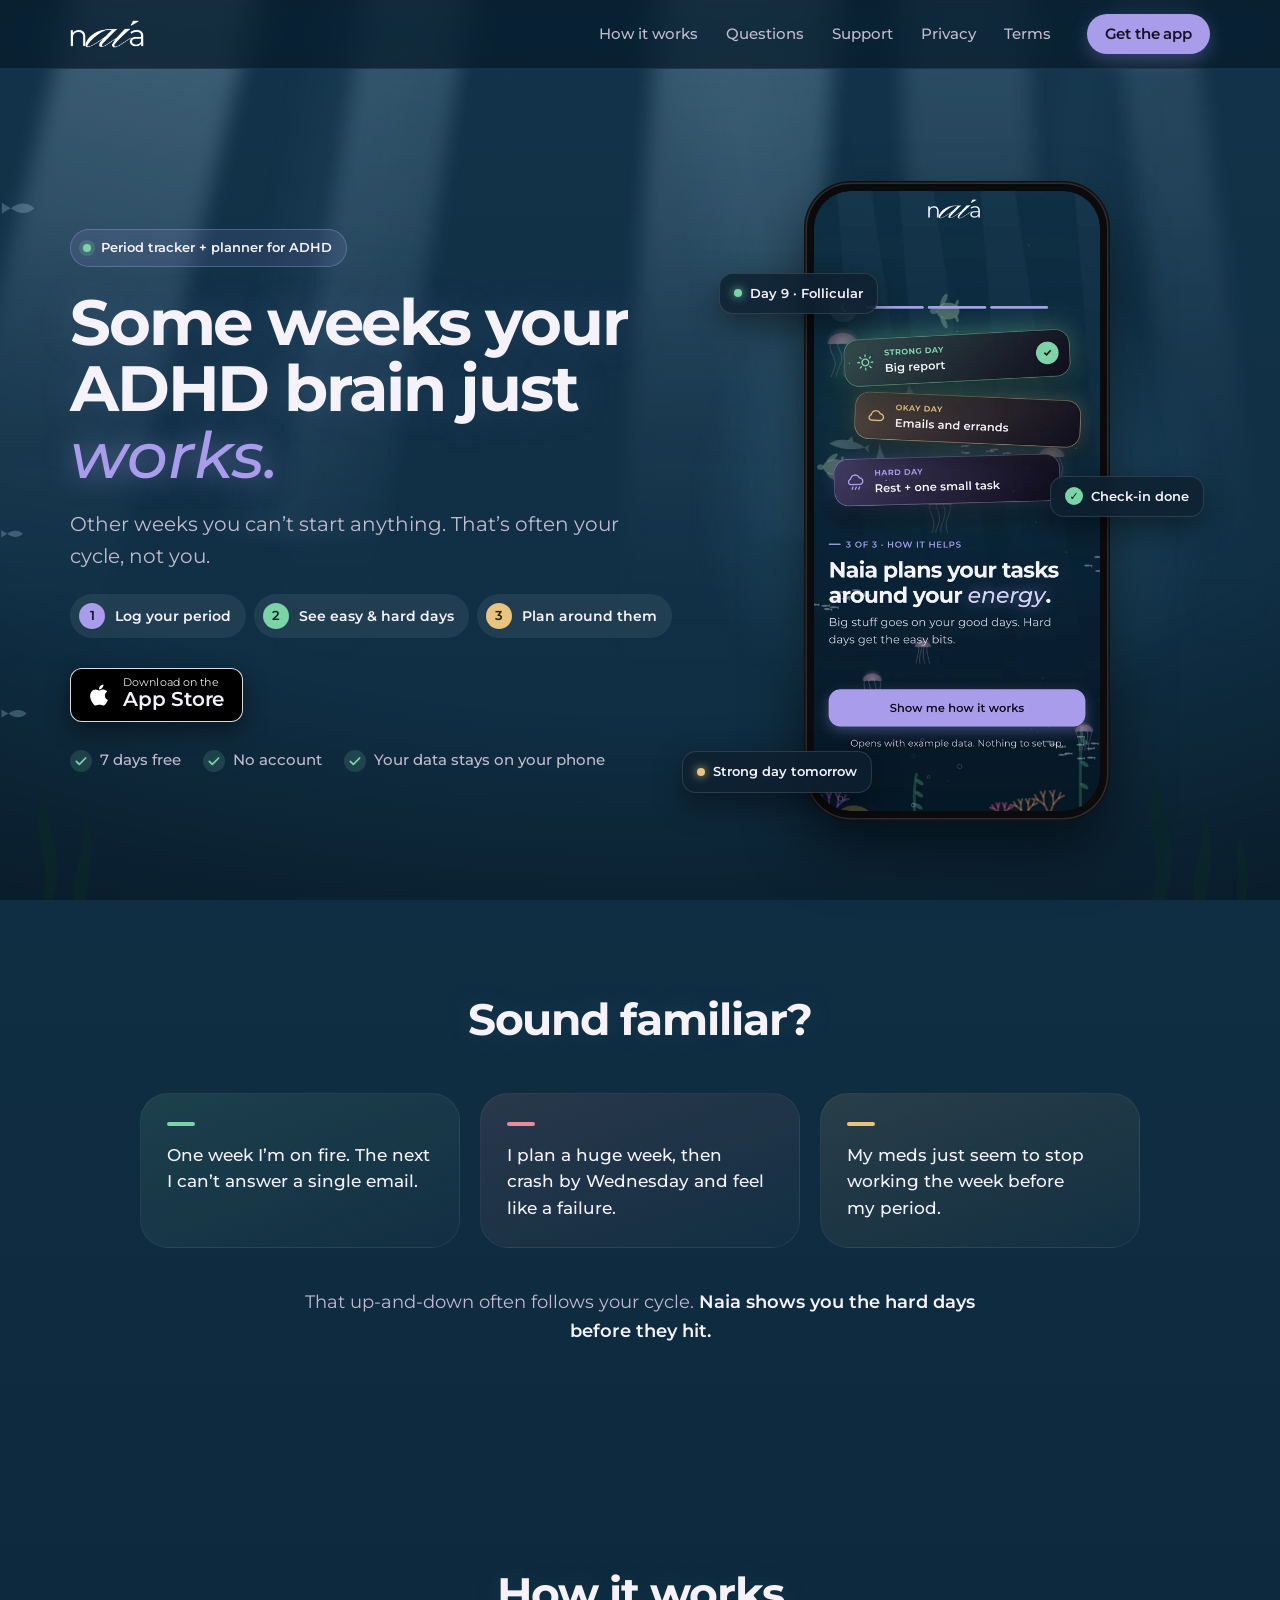
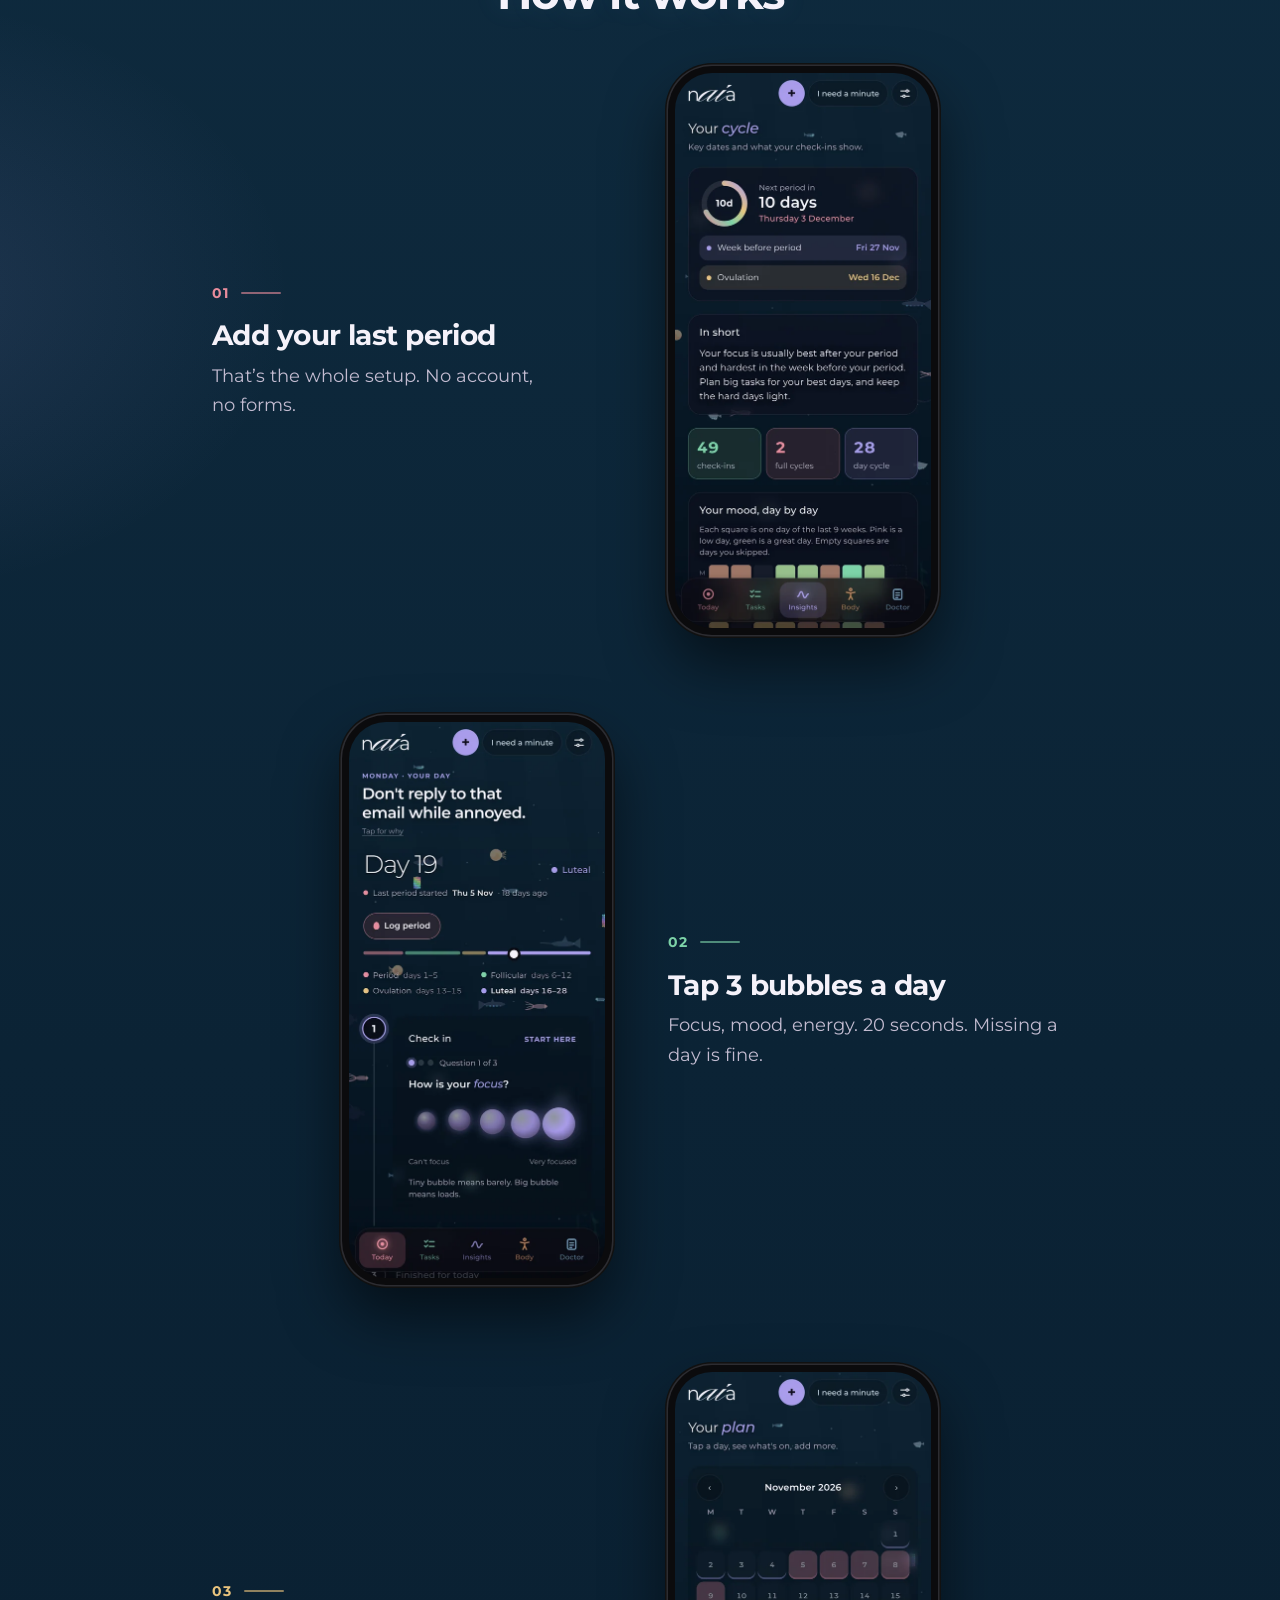
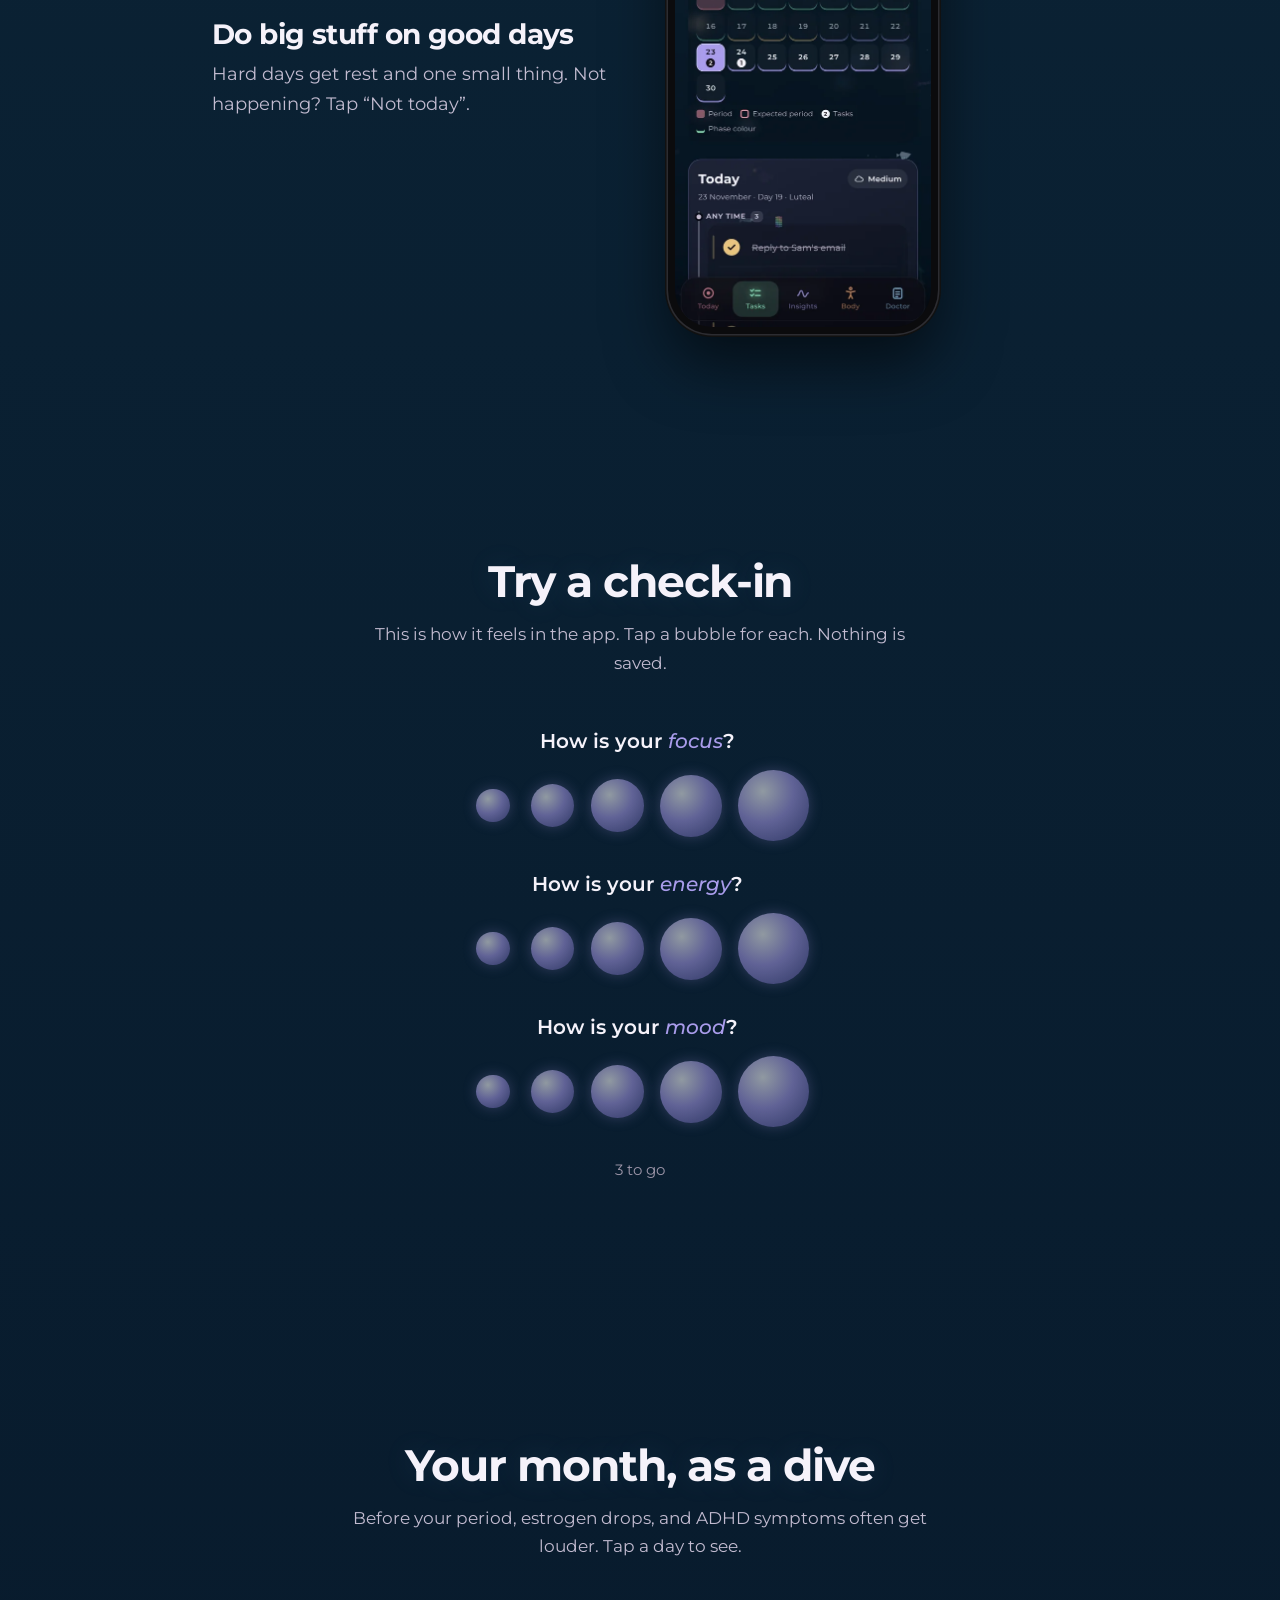
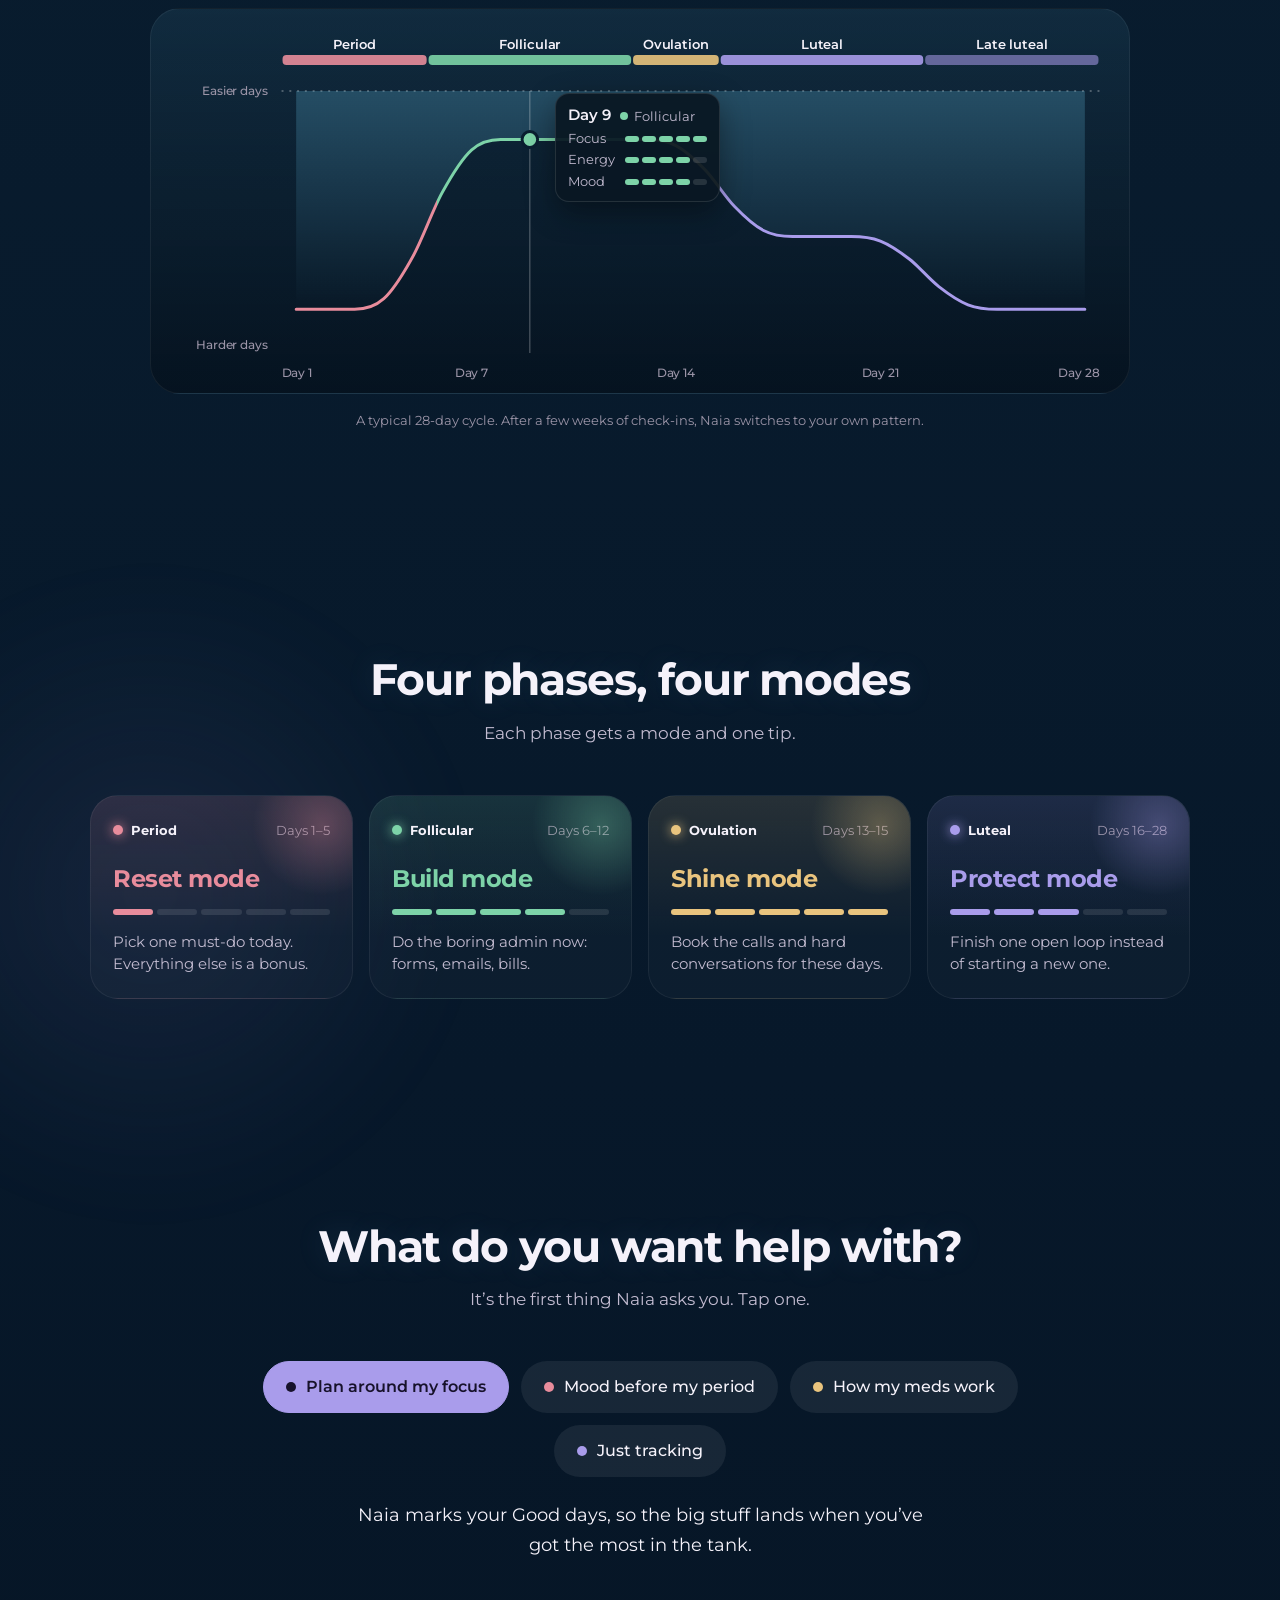
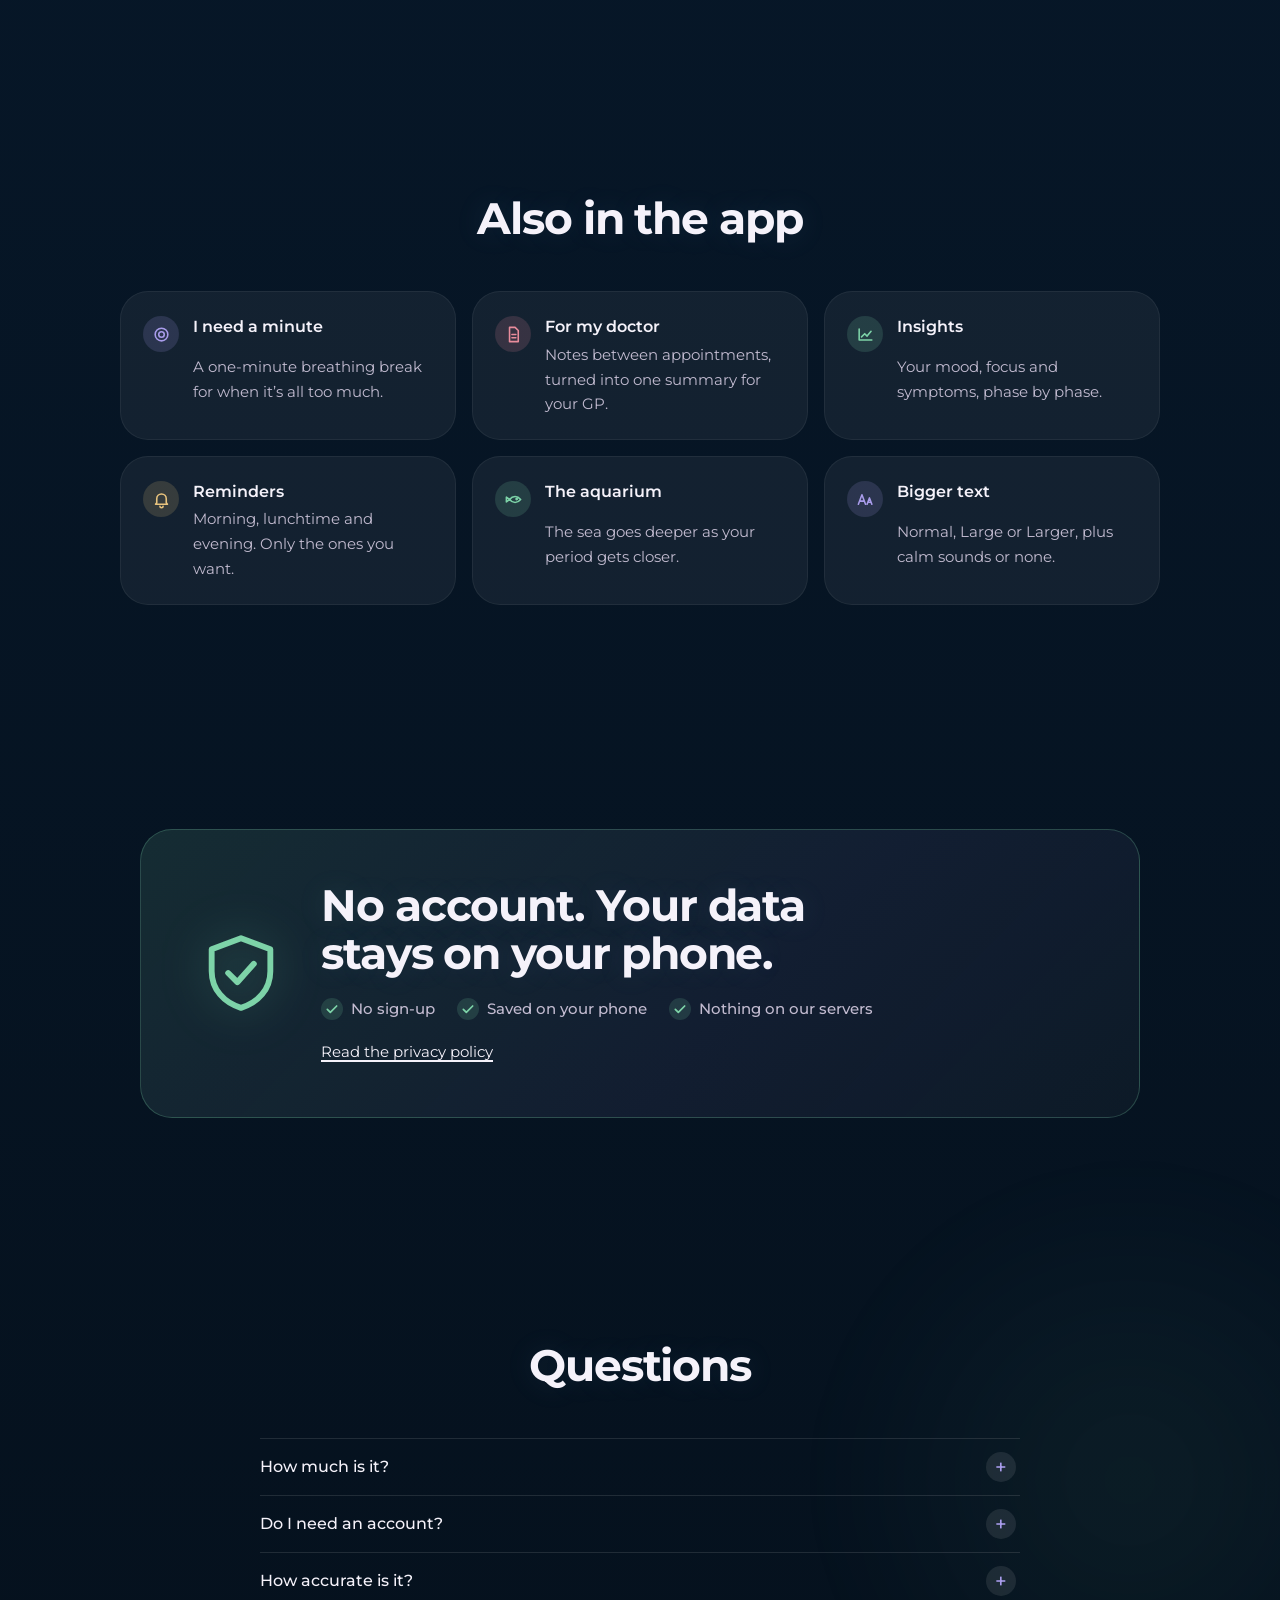
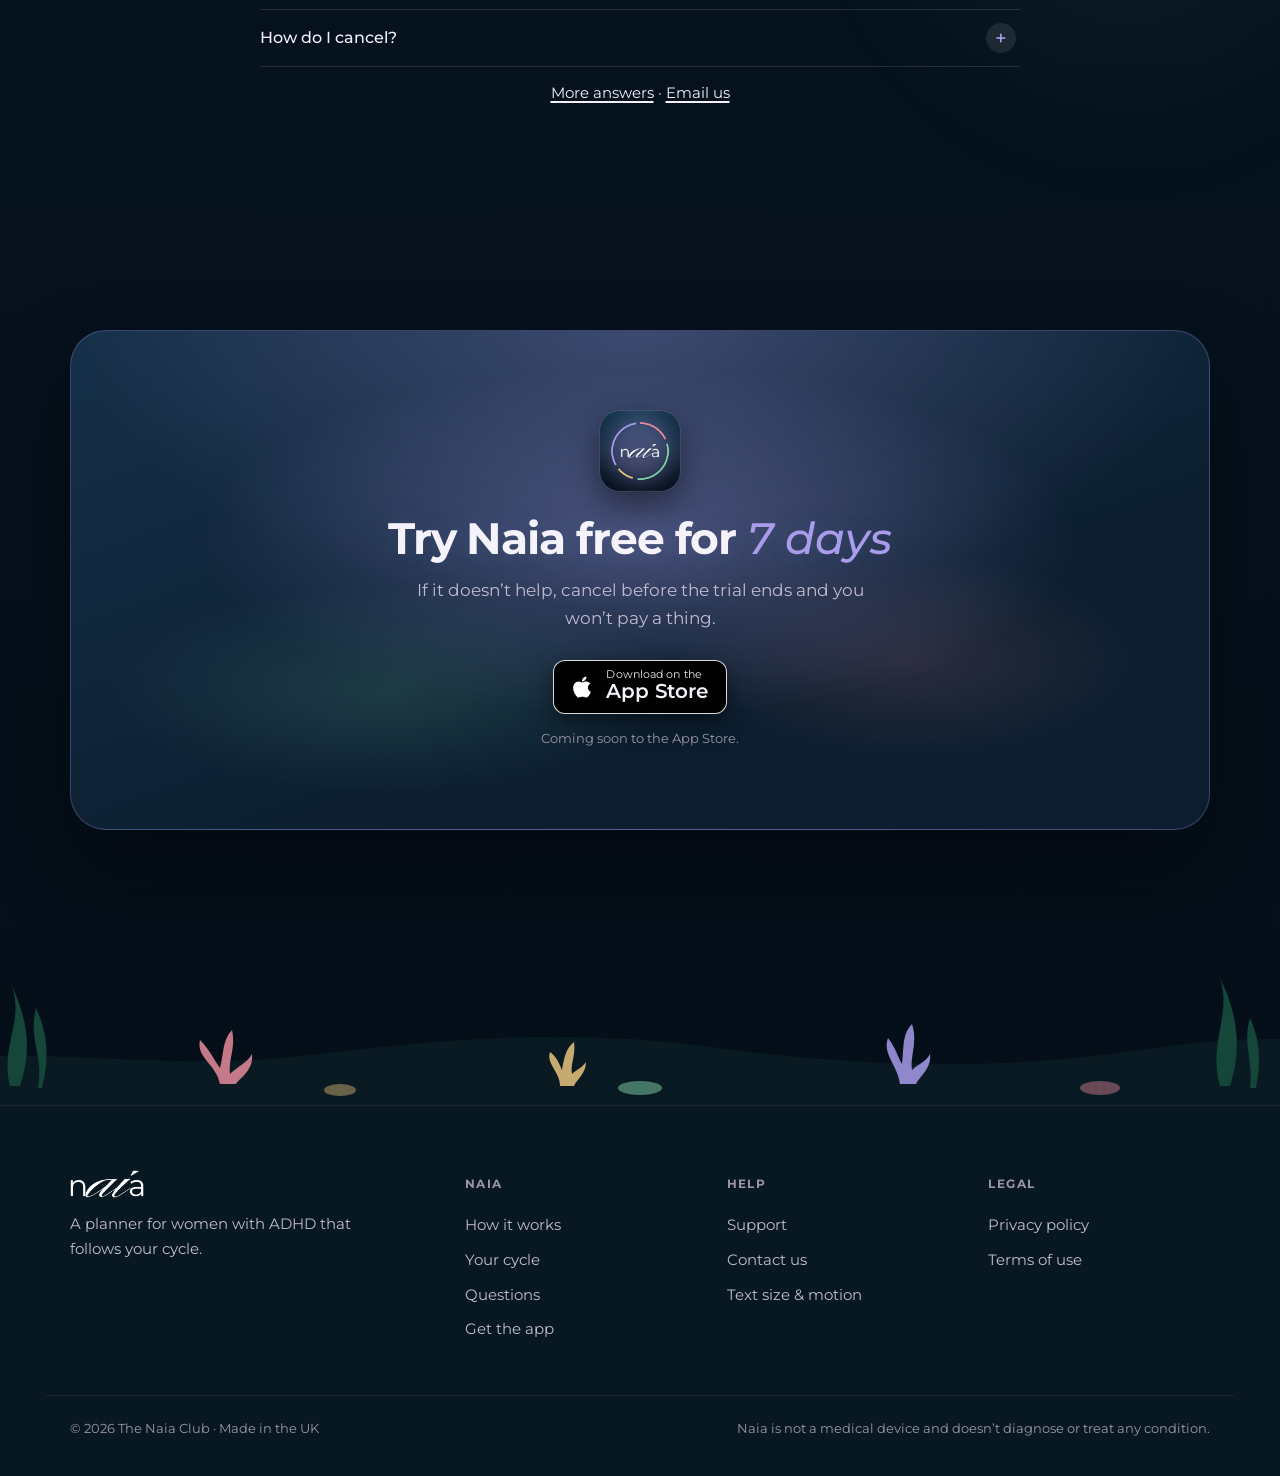
==== commit a1a7b4a1: "Bring back moving bubbles, check-in bubbles demo and goal chips; softer cards Co-Authored-By: Claude" ====
--- a/index.html
+++ b/index.html
@@ -95,6 +95,18 @@
  </div>
 </div></section>
 
+<section class="band" id="try"><div class="wrap">
+ <div class="sechead"><h2>Try a check-in</h2><p class="sub">This is how it feels in the app. Tap a bubble for each. Nothing is saved.</p></div>
+ <div class="tryit2 reveal" id="tryit">
+  <div class="tqs">
+   <div class="tq" data-q="focus"><p class="tlabel">How is your <span class="script">focus</span>? <span class="tval"></span></p><div class="bubs"><button type="button" class="bub" data-v="1" aria-pressed="false" aria-label="Very low" style="--z:25px"></button><button type="button" class="bub" data-v="2" aria-pressed="false" aria-label="Low" style="--z:32px"></button><button type="button" class="bub" data-v="3" aria-pressed="false" aria-label="OK" style="--z:39px"></button><button type="button" class="bub" data-v="4" aria-pressed="false" aria-label="Good" style="--z:46px"></button><button type="button" class="bub" data-v="5" aria-pressed="false" aria-label="Very good" style="--z:53px"></button></div></div>
+   <div class="tq" data-q="energy"><p class="tlabel">How is your <span class="script">energy</span>? <span class="tval"></span></p><div class="bubs"><button type="button" class="bub" data-v="1" aria-pressed="false" aria-label="Very low" style="--z:25px"></button><button type="button" class="bub" data-v="2" aria-pressed="false" aria-label="Low" style="--z:32px"></button><button type="button" class="bub" data-v="3" aria-pressed="false" aria-label="OK" style="--z:39px"></button><button type="button" class="bub" data-v="4" aria-pressed="false" aria-label="Good" style="--z:46px"></button><button type="button" class="bub" data-v="5" aria-pressed="false" aria-label="Very good" style="--z:53px"></button></div></div>
+   <div class="tq" data-q="mood"><p class="tlabel">How is your <span class="script">mood</span>? <span class="tval"></span></p><div class="bubs"><button type="button" class="bub" data-v="1" aria-pressed="false" aria-label="Very low" style="--z:25px"></button><button type="button" class="bub" data-v="2" aria-pressed="false" aria-label="Low" style="--z:32px"></button><button type="button" class="bub" data-v="3" aria-pressed="false" aria-label="OK" style="--z:39px"></button><button type="button" class="bub" data-v="4" aria-pressed="false" aria-label="Good" style="--z:46px"></button><button type="button" class="bub" data-v="5" aria-pressed="false" aria-label="Very good" style="--z:53px"></button></div></div>
+  </div>
+  <div class="tresult" aria-live="polite"></div>
+ </div>
+</div></section>
+
 <section class="band" id="cycle"><div class="wrap">
  <div class="sechead"><h2>Your month, as a dive</h2><p class="sub">Before your period, estrogen drops, and ADHD symptoms often get louder. Tap a day to see.</p></div>
  <figure class="dive reveal" id="dive">
@@ -121,6 +133,17 @@
   <li class="phase reveal" style="--c:var(--lut)"><div class="phtop"><span class="phdot"></span><span class="phname">Luteal</span><span class="phdays">Days 16–28</span></div>
    <p class="phmode">Protect mode</p><span class="ebar" aria-label="Energy 3 of 5"><i class="on"></i><i class="on"></i><i class="on"></i><i class=""></i><i class=""></i></span><p class="phtip">Finish one open loop instead of starting a new one.</p></li>
  </ul>
+</div></section>
+
+<section class="band"><div class="wrap narrow">
+ <div class="sechead"><h2>What do you want help with?</h2><p class="sub">It’s the first thing Naia asks you. Tap one.</p></div>
+ <div class="goals reveal" role="group" aria-label="What do you want help with?">
+  <button type="button" class="goal" aria-pressed="true" data-g="0" style="--c:var(--fol)">Plan around my focus</button>
+  <button type="button" class="goal" aria-pressed="false" data-g="1" style="--c:var(--men)">Mood before my period</button>
+  <button type="button" class="goal" aria-pressed="false" data-g="2" style="--c:var(--ovu)">How my meds work</button>
+  <button type="button" class="goal" aria-pressed="false" data-g="3" style="--c:var(--lut)">Just tracking</button>
+ </div>
+ <p class="goalout center" aria-live="polite">Naia marks your Good days, so the big stuff lands when you’ve got the most in the tank.</p>
 </div></section>
 
 <section class="band"><div class="wrap">
--- a/style.css
+++ b/style.css
@@ -1104,3 +1104,25 @@
 .ftext p,.relout{font-size:1.125rem}
 .ftext h3{margin-bottom:10px}
 @media (min-width:861px){.tldr{flex-wrap:nowrap;gap:8px}.tldr li{white-space:nowrap;font-size:.875rem;padding-right:14px}}
+
+/* ===== V7 · softer, playful ===== */
+.tryit2{max-width:620px;margin:0 auto;text-align:center}
+.tryit2 .tqs{display:grid;gap:26px}
+.tryit2 .tlabel{font-size:1.25rem;font-weight:600;margin-bottom:12px}
+.tryit2 .bubs{justify-content:center;gap:16px;min-height:72px}
+.tryit2 .bub{--z2:calc(var(--z) * 1.35)}
+.tryit2 .bub::before{width:var(--z2);height:var(--z2)}
+.tryit2 .bub{width:var(--z2);height:var(--z2)}
+html.moving .tryit2 .bub::before{animation:bob 3.2s ease-in-out infinite alternate}
+.tryit2 .bub:nth-child(2)::before{animation-delay:-.6s}.tryit2 .bub:nth-child(3)::before{animation-delay:-1.2s}.tryit2 .bub:nth-child(4)::before{animation-delay:-1.8s}.tryit2 .bub:nth-child(5)::before{animation-delay:-2.4s}
+@keyframes bob{to{transform:translateY(-4px)}}
+.tryit2 .tresult{margin-top:30px;min-height:60px}
+.tryit2 .tresult.done{display:inline-block;padding:18px 26px;border-radius:22px;text-align:center}
+.tryit2 .tresult .muted{color:var(--dim)}
+/* less "technical": softer cards, fewer hard borders */
+.relgrid li,.rows.bento div,.phase{border-color:rgba(255,255,255,.06);border-radius:28px}
+.relgrid li{background:linear-gradient(160deg,color-mix(in srgb,var(--c) 12%,transparent),rgba(255,255,255,.02))}
+.tldr li{border-color:transparent;background:rgba(255,255,255,.07)}
+.divebox{border-radius:30px;border-color:rgba(255,255,255,.06)}
+.goals{gap:12px}
+.goal{border-color:transparent;background:rgba(255,255,255,.07)}
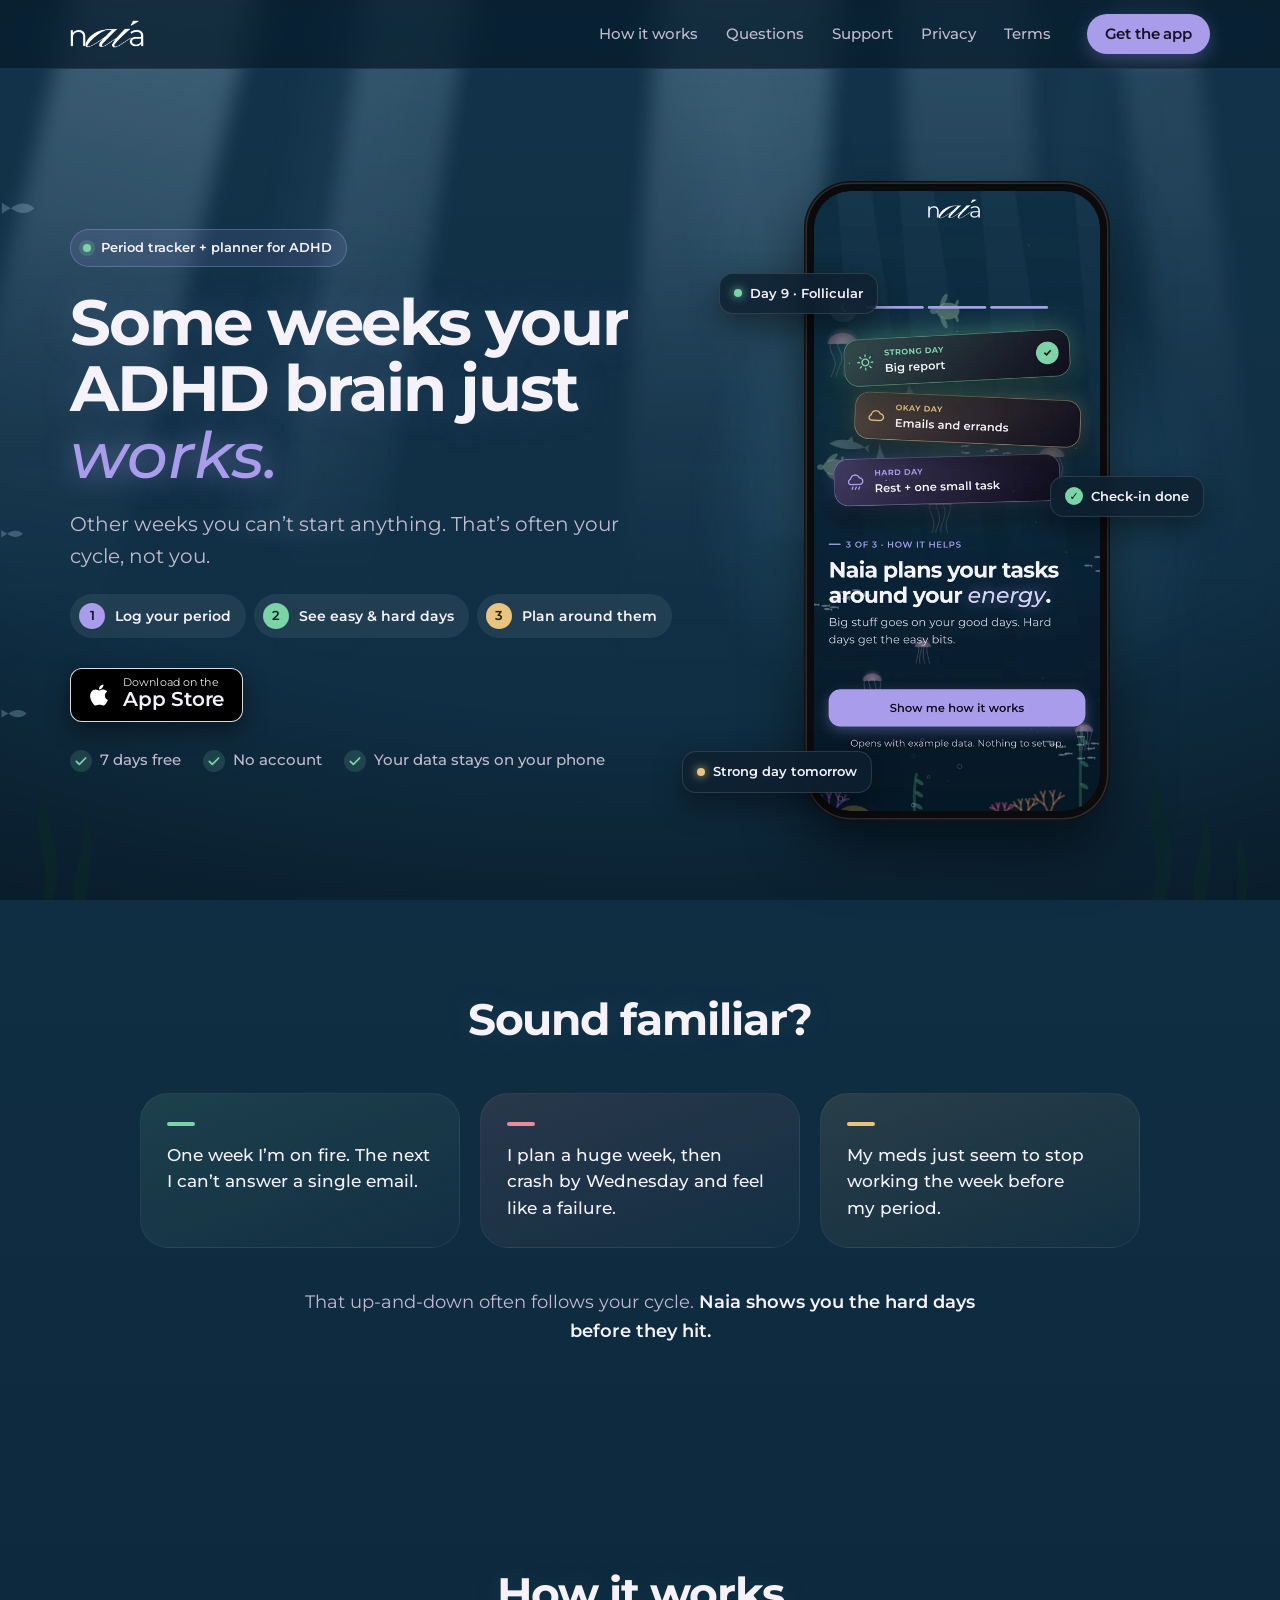
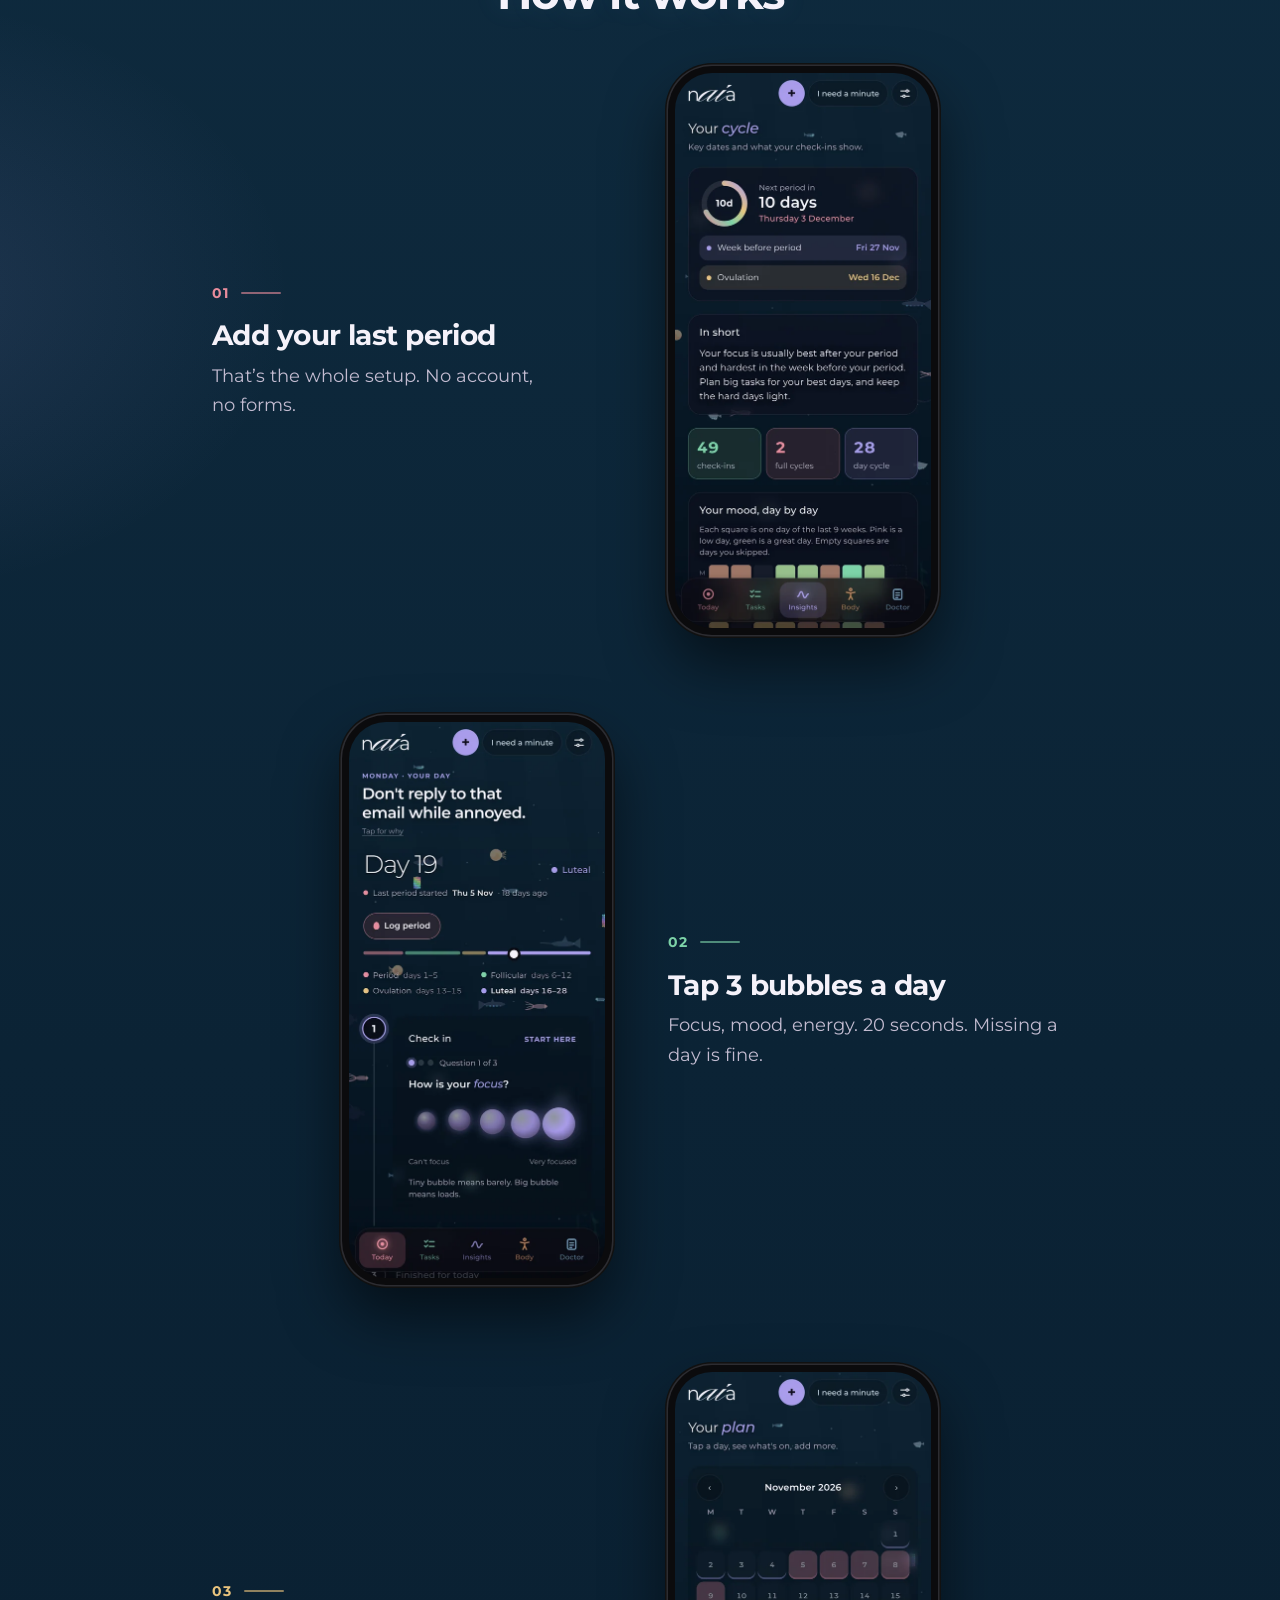
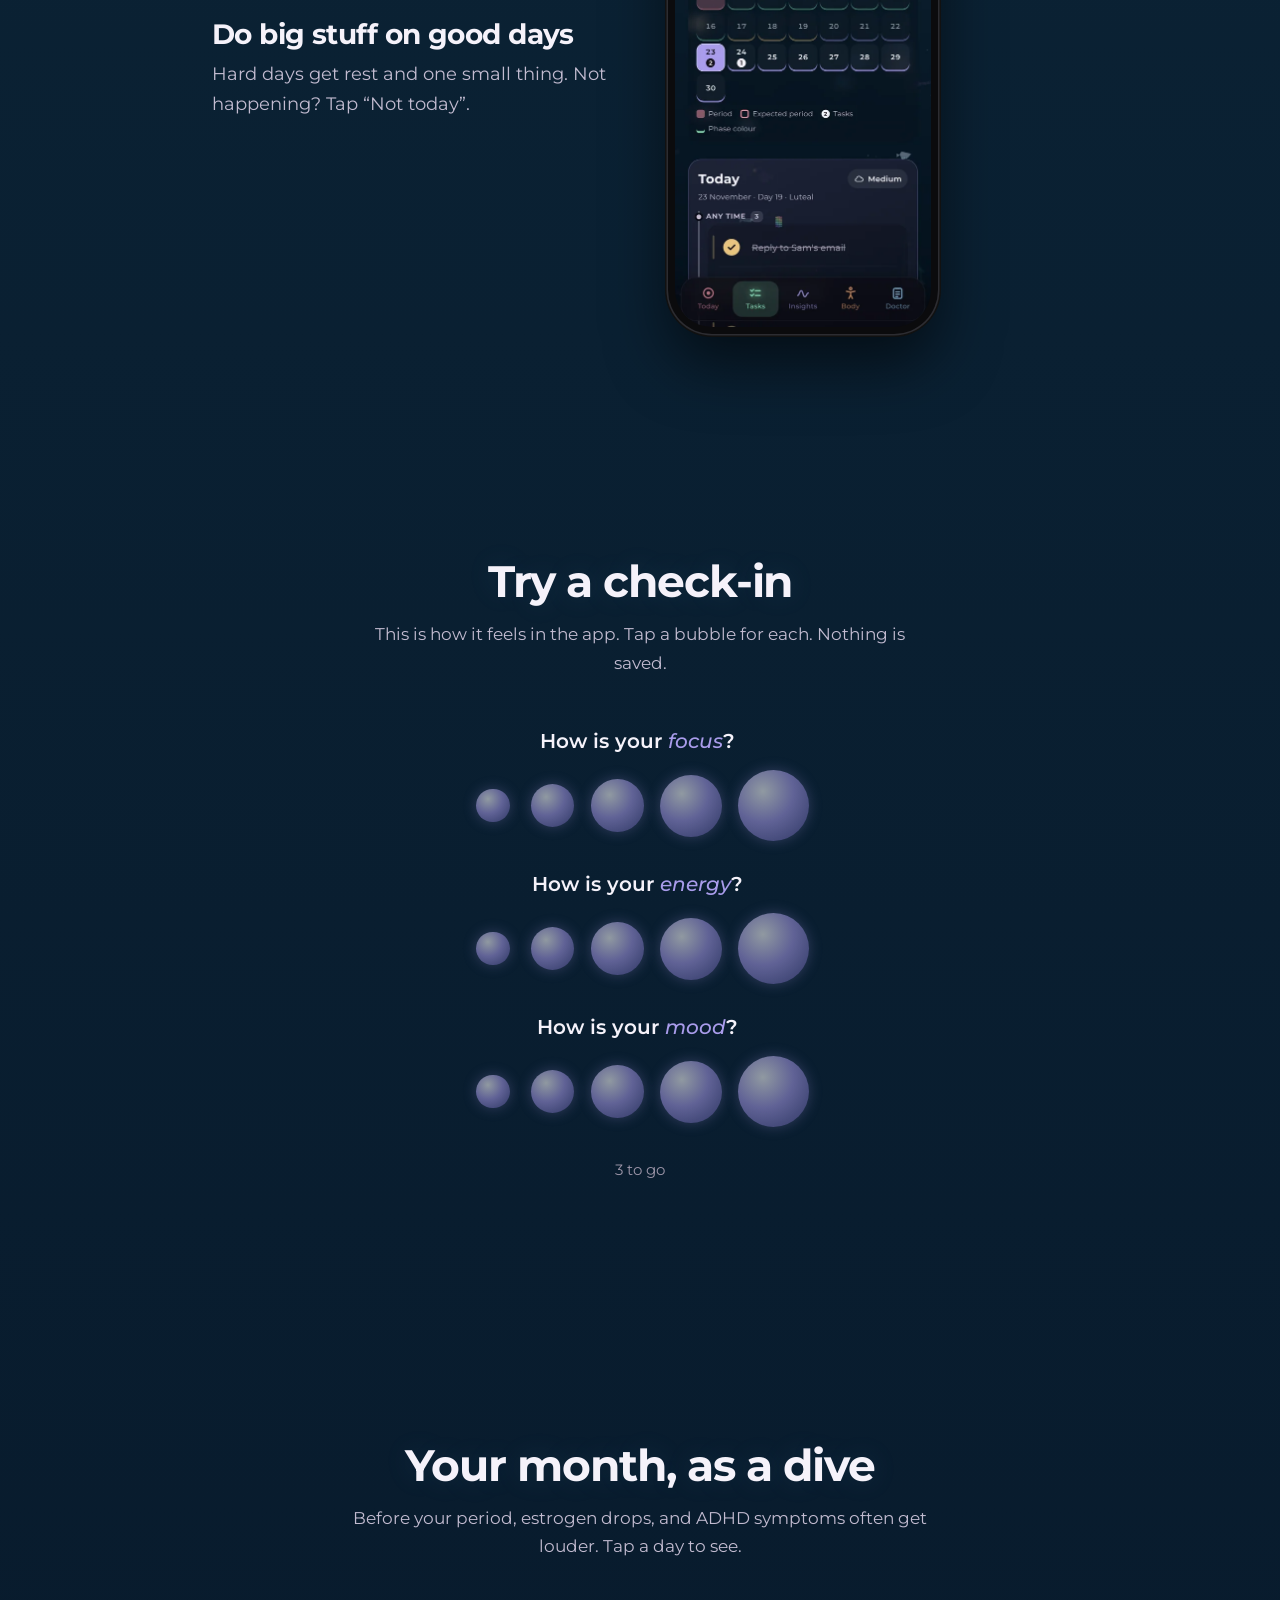
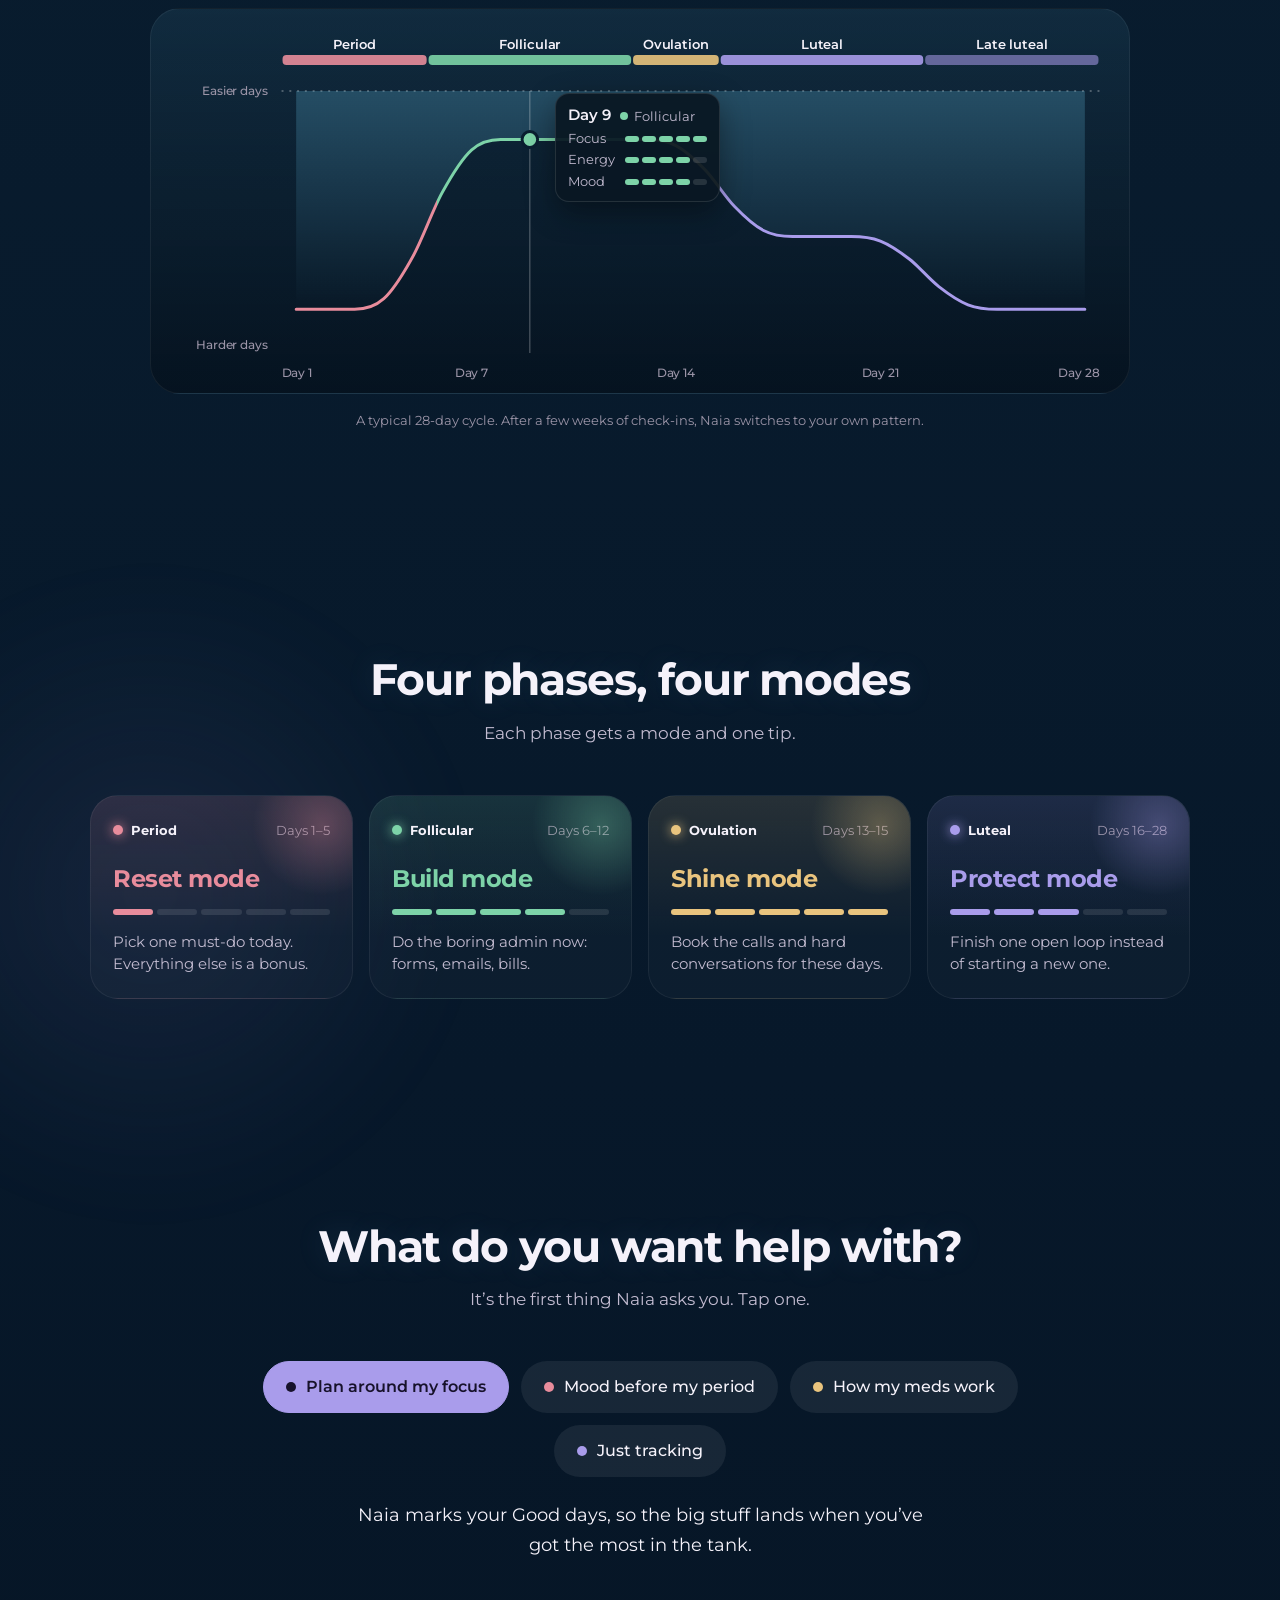
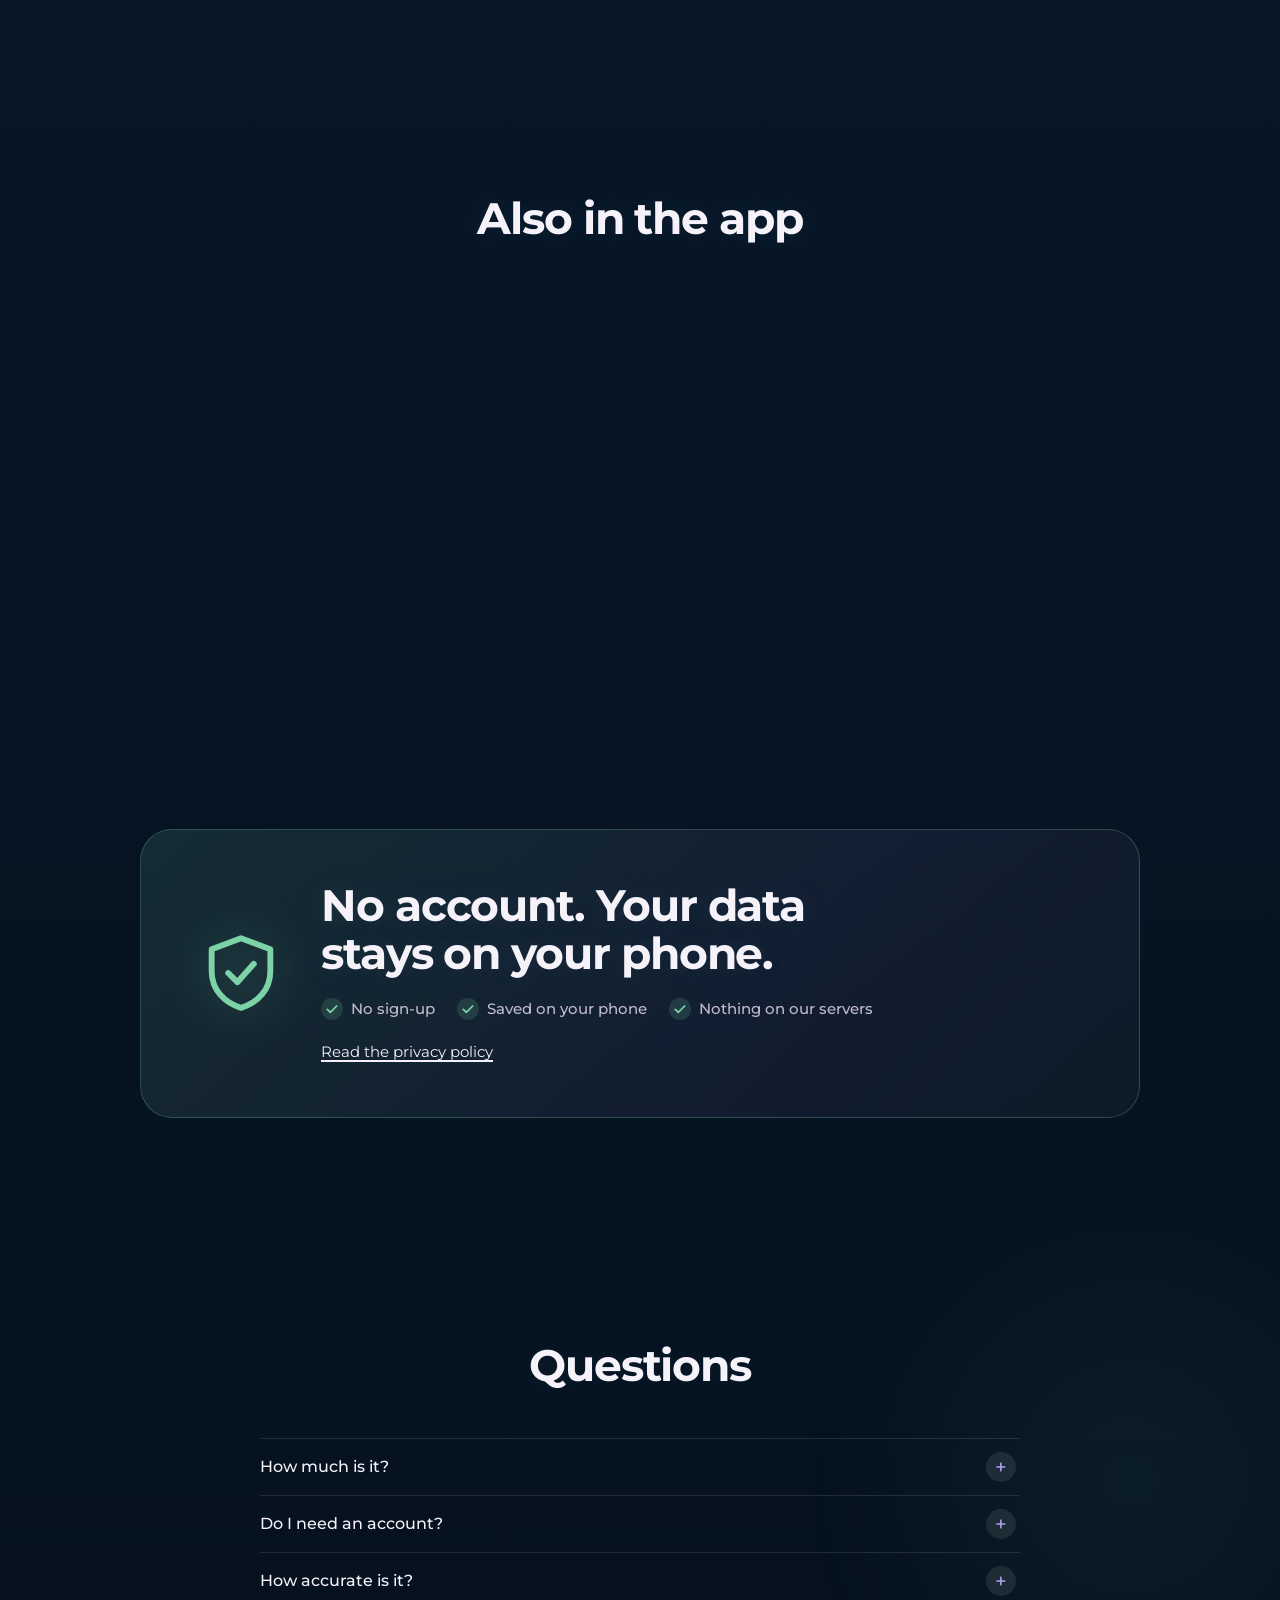
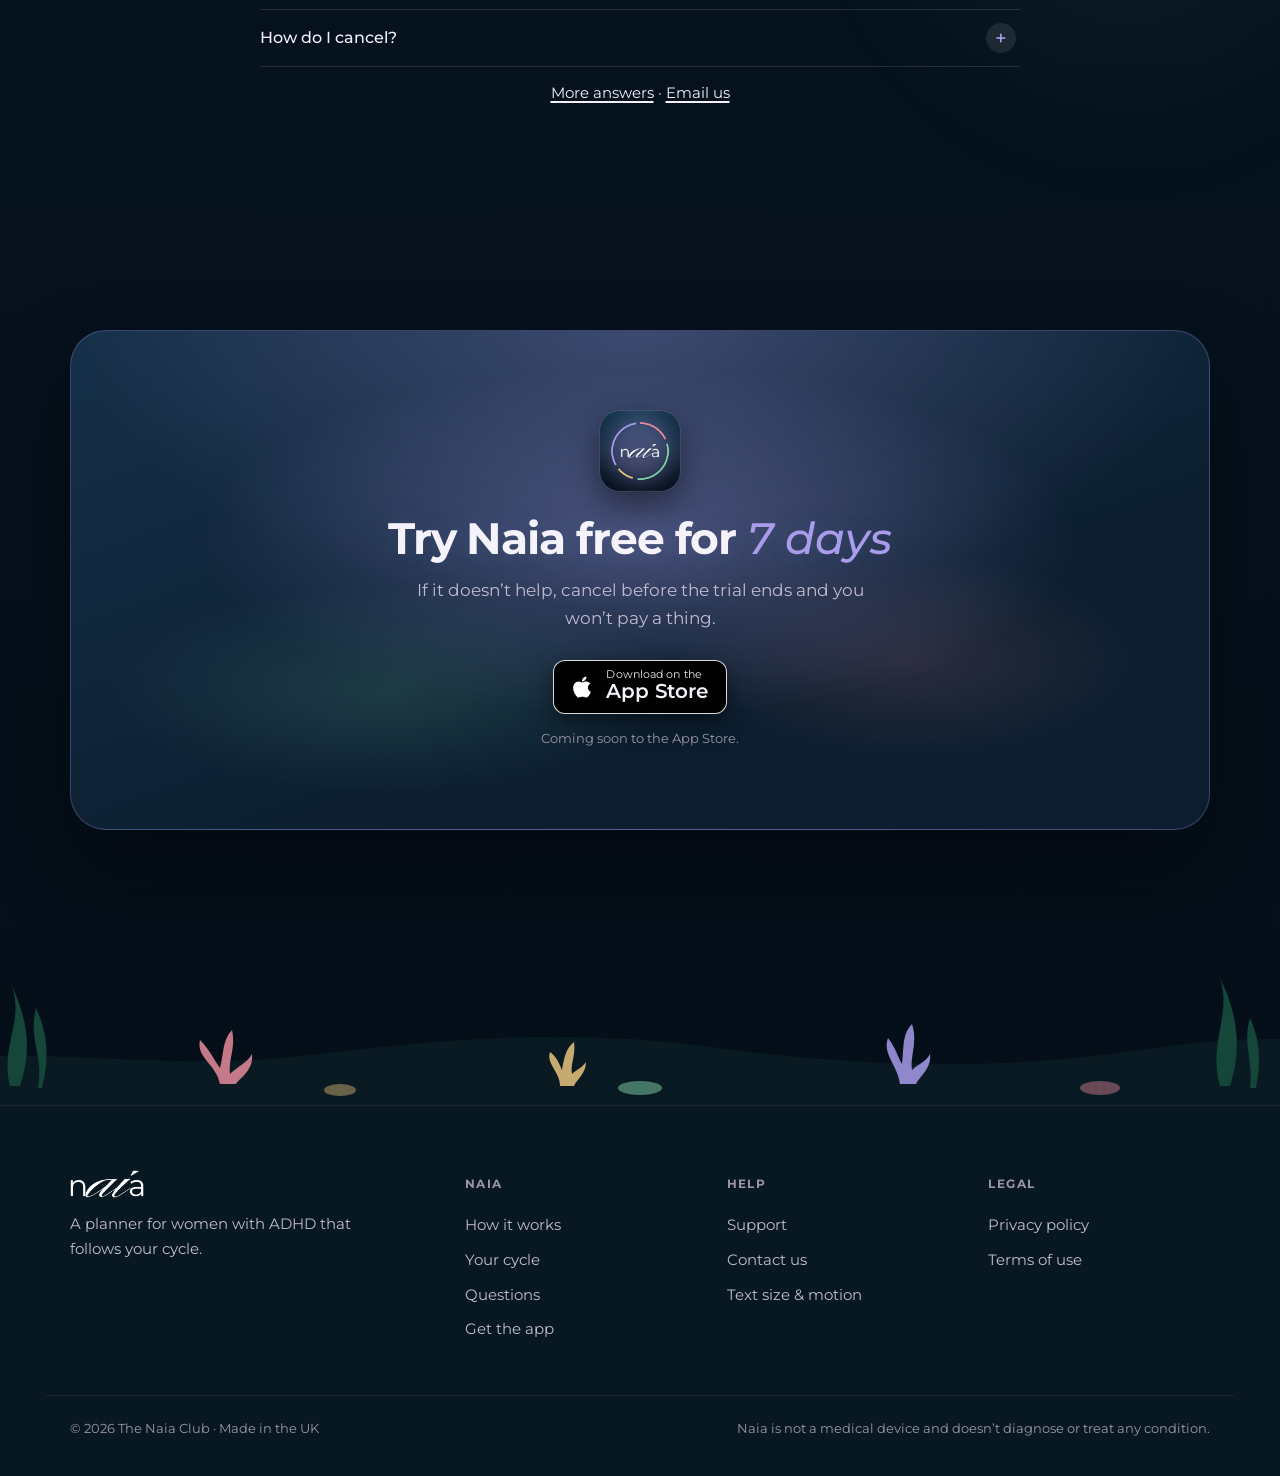
==== commit 3306600c: "Cache-bust CSS/JS so visitors get the latest form code Co-Authored-By: Claude Opus 5.5 <noreply@anth" ====
--- a/index.html
+++ b/index.html
@@ -19,8 +19,8 @@
 <meta name="twitter:card" content="summary_large_image">
 <link rel="preload" href="fonts/montserrat.woff2" as="font" type="font/woff2" crossorigin>
 <link rel="stylesheet" href="fonts/fonts.css">
-<link rel="stylesheet" href="style.css">
-<script src="site.js"></script>
+<link rel="stylesheet" href="style.css?v=1795698748">
+<script src="site.js?v=1795698748"></script>
 </head>
 <body>
 <a class="skip" href="#main">Skip to content</a>
@@ -200,7 +200,7 @@
 </div>
 <p class="note soon">Coming soon to the App Store.</p>
  </div>
-</div></section><script src="home.js" defer></script>
+</div></section><script src="home.js?v=1795698748" defer></script>
 </main>
 <svg class="seabed" viewBox="0 0 1440 140" preserveAspectRatio="xMidYMax slice" aria-hidden="true">
  <path d="M0 140V96c120-18 240 10 380-6s260-30 420-8 300 20 420 2 180-10 220-4v60z" fill="#0A1A22"/>
--- a/style.css
+++ b/style.css
@@ -1126,3 +1126,49 @@
 .divebox{border-radius:30px;border-color:rgba(255,255,255,.06)}
 .goals{gap:12px}
 .goal{border-color:transparent;background:rgba(255,255,255,.07)}
+
+/* ===== V8 · smooth interactions ===== */
+html{scroll-behavior:smooth}
+a,button,.pill,.btn,.goal,.store,.bub::before,summary,.rows.bento div,.phase{transition:background-color .25s ease,color .25s ease,border-color .25s ease,box-shadow .3s ease,transform .25s cubic-bezier(.2,.8,.2,1),opacity .25s ease}
+.btn:active,.goal:active,.store:active,.pill:active{transform:scale(.96)}
+.bub:active::before{transform:scale(.9)}
+.bub[aria-pressed="true"]::before{transform:scale(1.08)}
+/* menu + settings sheet slide in */
+.mnav:not([hidden]){animation:slidedown .28s cubic-bezier(.2,.8,.2,1)}
+.panel.sheet:not([hidden]){animation:sheetup .32s cubic-bezier(.2,.8,.2,1)}
+.storepop:not([hidden]){animation:popin .3s cubic-bezier(.2,.8,.2,1)}
+@keyframes slidedown{from{opacity:0;transform:translateY(-8px)}to{opacity:1;transform:none}}
+@keyframes sheetup{from{opacity:0;transform:translate(-50%,24px)}to{opacity:1;transform:translate(-50%,0)}}
+@keyframes popin{from{opacity:0;transform:translateY(-6px) scale(.98)}to{opacity:1;transform:none}}
+/* text that changes after a tap fades in */
+.fadein{animation:fadeup .35s ease}
+@keyframes fadeup{from{opacity:0;transform:translateY(6px)}to{opacity:1;transform:none}}
+/* FAQ answers */
+details .a{overflow:hidden}
+summary::after{transition:transform .3s cubic-bezier(.2,.8,.2,1),background-color .25s}
+details[open] summary::after{transform:translateY(-50%) rotate(180deg)}
+/* dive tooltip glides */
+.divetip{transition:transform .22s cubic-bezier(.2,.8,.2,1)}
+.divechart .ring,.divechart .guide{transition:cx .22s ease,cy .22s ease,x1 .22s ease,x2 .22s ease}
+@media (prefers-reduced-motion:reduce){*,*::before,*::after{animation-duration:.01ms!important;transition-duration:.01ms!important;scroll-behavior:auto!important}}
+
+/* ===== V9 · menu as smooth overlay + page transitions ===== */
+header.site{position:sticky}
+.mnav{position:absolute;left:0;right:0;top:100%;border-top:1px solid rgba(255,255,255,.07);background:rgba(9,26,40,.96);backdrop-filter:blur(18px);-webkit-backdrop-filter:blur(18px);box-shadow:0 24px 50px rgba(0,0,0,.45);
+  clip-path:inset(0 0 100% 0);opacity:0;transition:clip-path .38s cubic-bezier(.2,.8,.2,1),opacity .3s ease;animation:none!important}
+.mnav.open{clip-path:inset(0 0 0 0);opacity:1}
+.mnav a,.mnav button{opacity:0;transform:translateY(-6px);transition:opacity .3s ease,transform .3s cubic-bezier(.2,.8,.2,1),color .2s}
+.mnav.open a,.mnav.open button{opacity:1;transform:none}
+.mnav.open a:nth-child(2){transition-delay:.03s}.mnav.open a:nth-child(3){transition-delay:.06s}.mnav.open a:nth-child(4){transition-delay:.09s}.mnav.open a:nth-child(5){transition-delay:.12s}.mnav.open button{transition-delay:.15s}
+html.menu-open main,html.menu-open footer{filter:brightness(.55);transition:filter .3s ease}
+main,footer{transition:filter .3s ease}
+.menubtn svg path{transition:d .3s}
+html.menu-open .menubtn{background:rgba(169,156,235,.18);border-color:rgba(169,156,235,.4)}
+/* pages fade in, and fade out when leaving */
+@view-transition{navigation:auto}
+::view-transition-old(root),::view-transition-new(root){animation-duration:.28s}
+body{animation:pagein .35s ease}
+@keyframes pagein{from{opacity:0}to{opacity:1}}
+html.leaving body{opacity:0;transition:opacity .2s ease}
+@media (prefers-reduced-motion:reduce){.mnav,.mnav a{transition:none!important}body{animation:none}}
+.mnav{background:#0b1d2d}
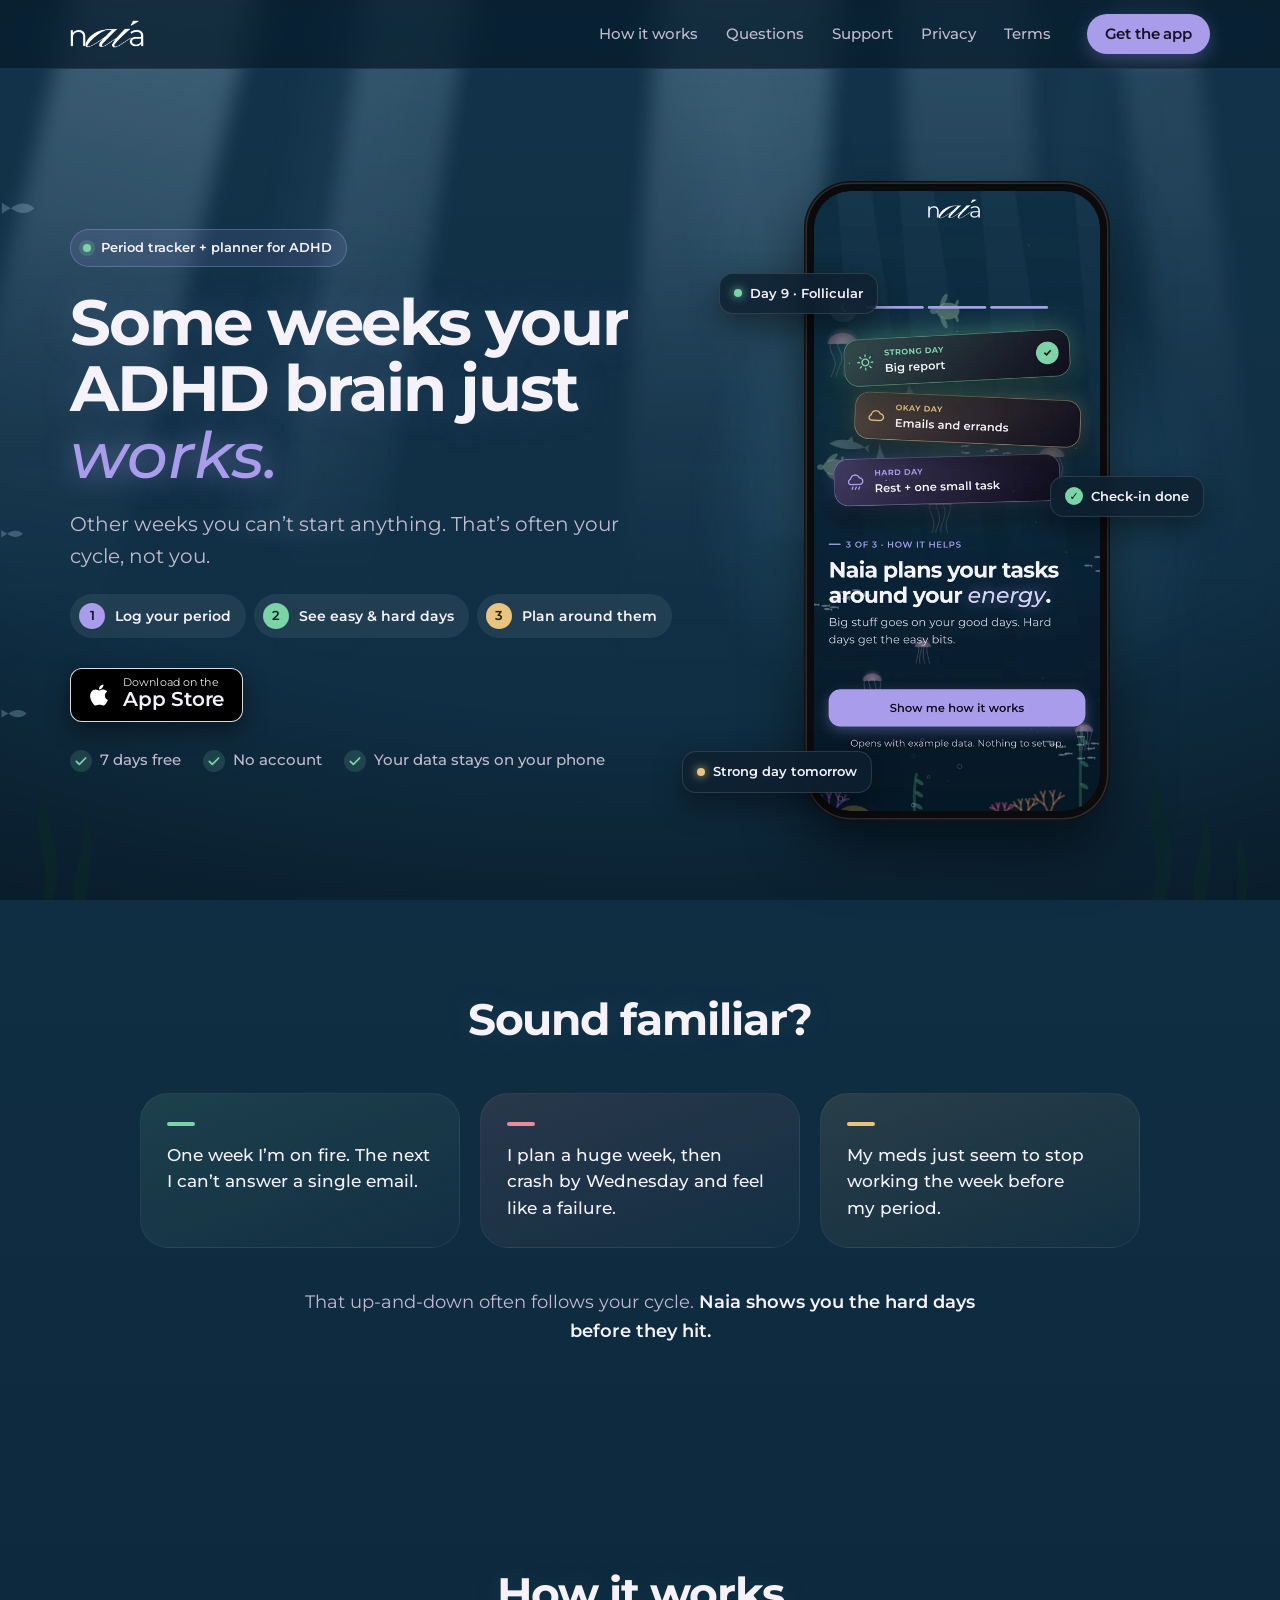
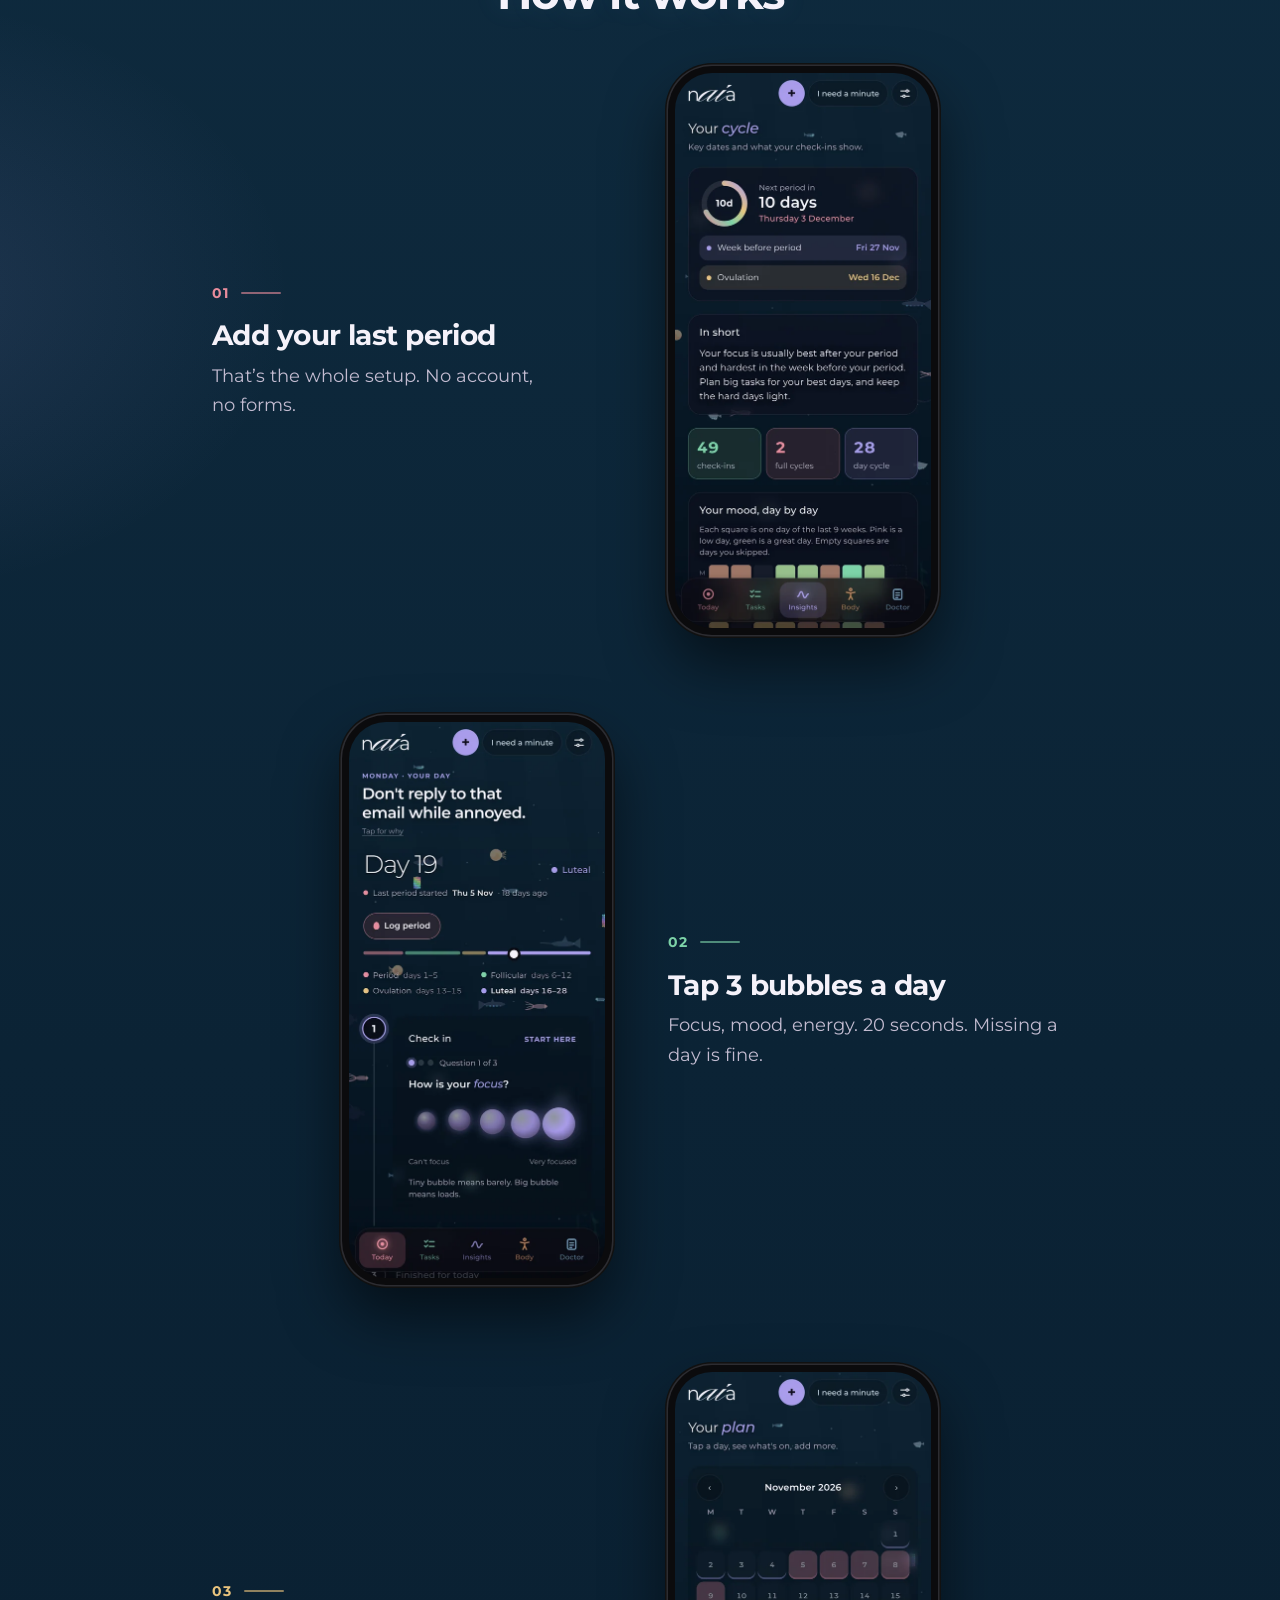
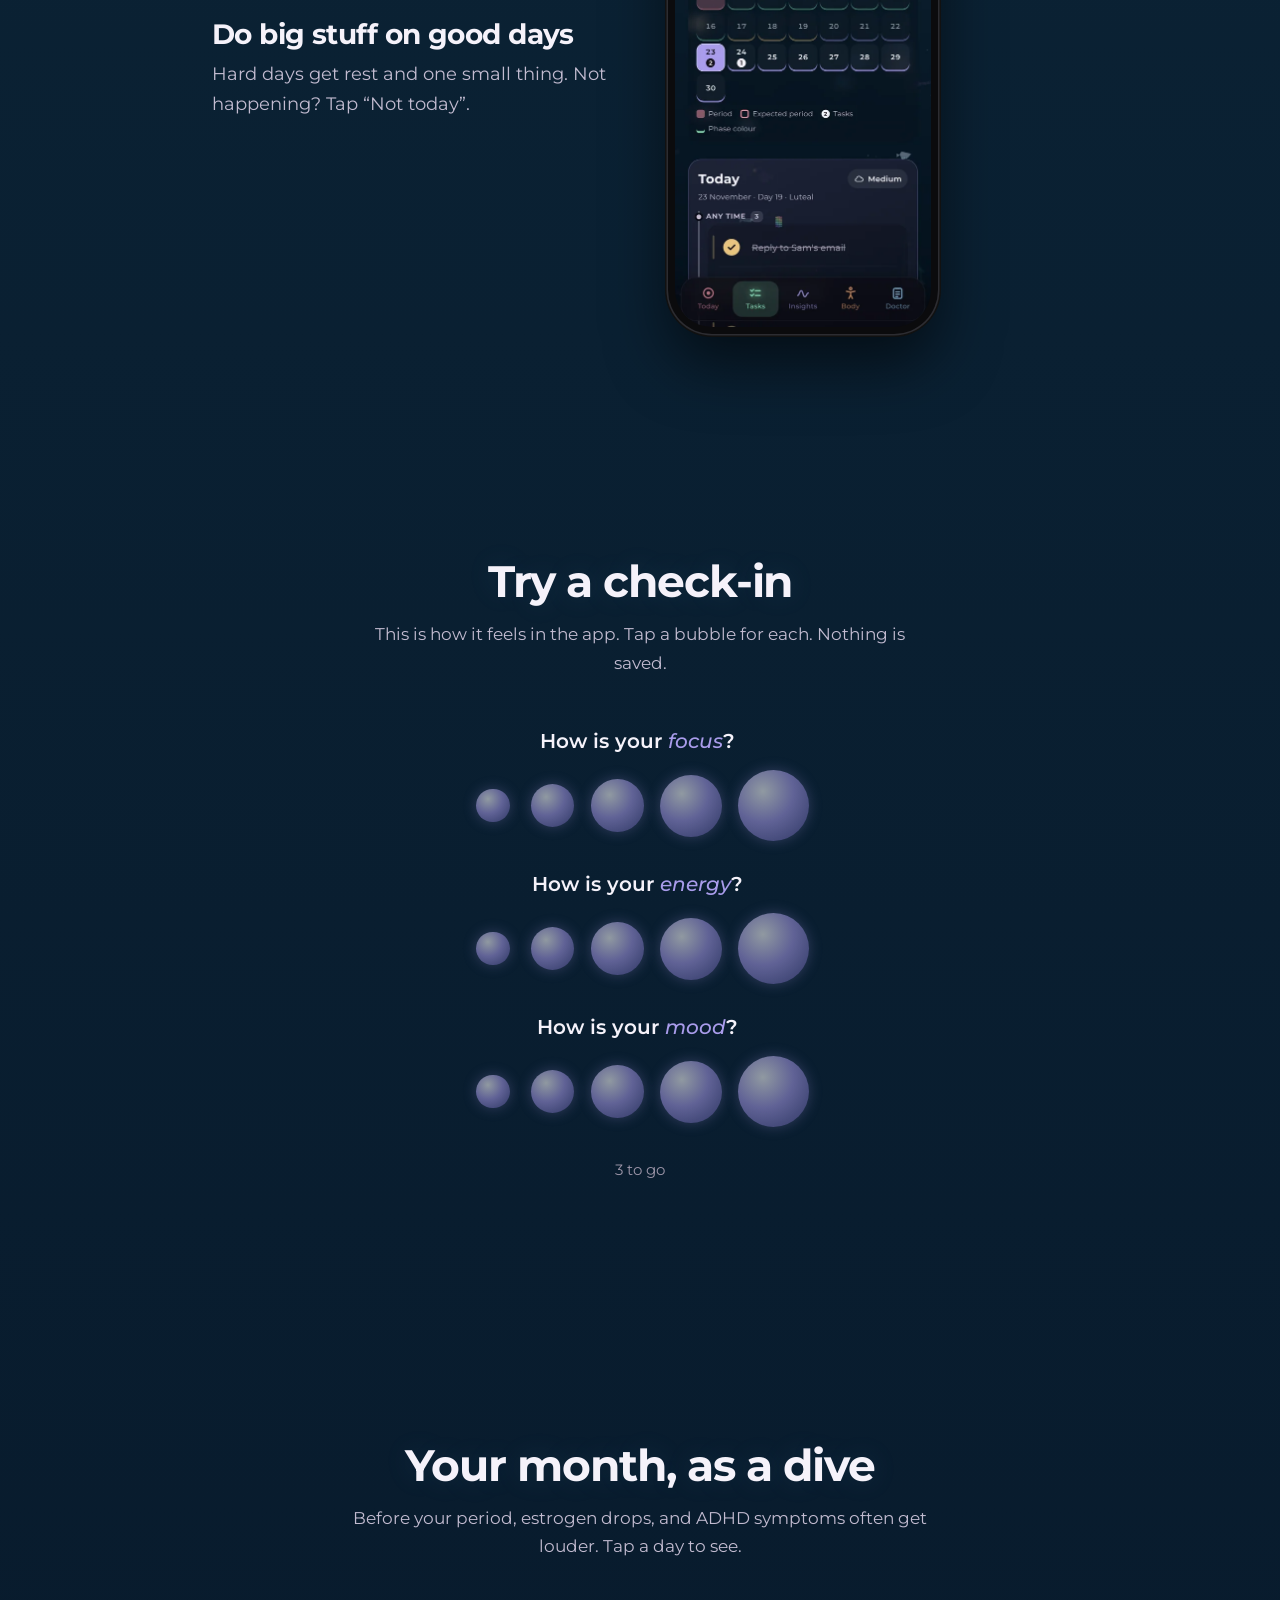
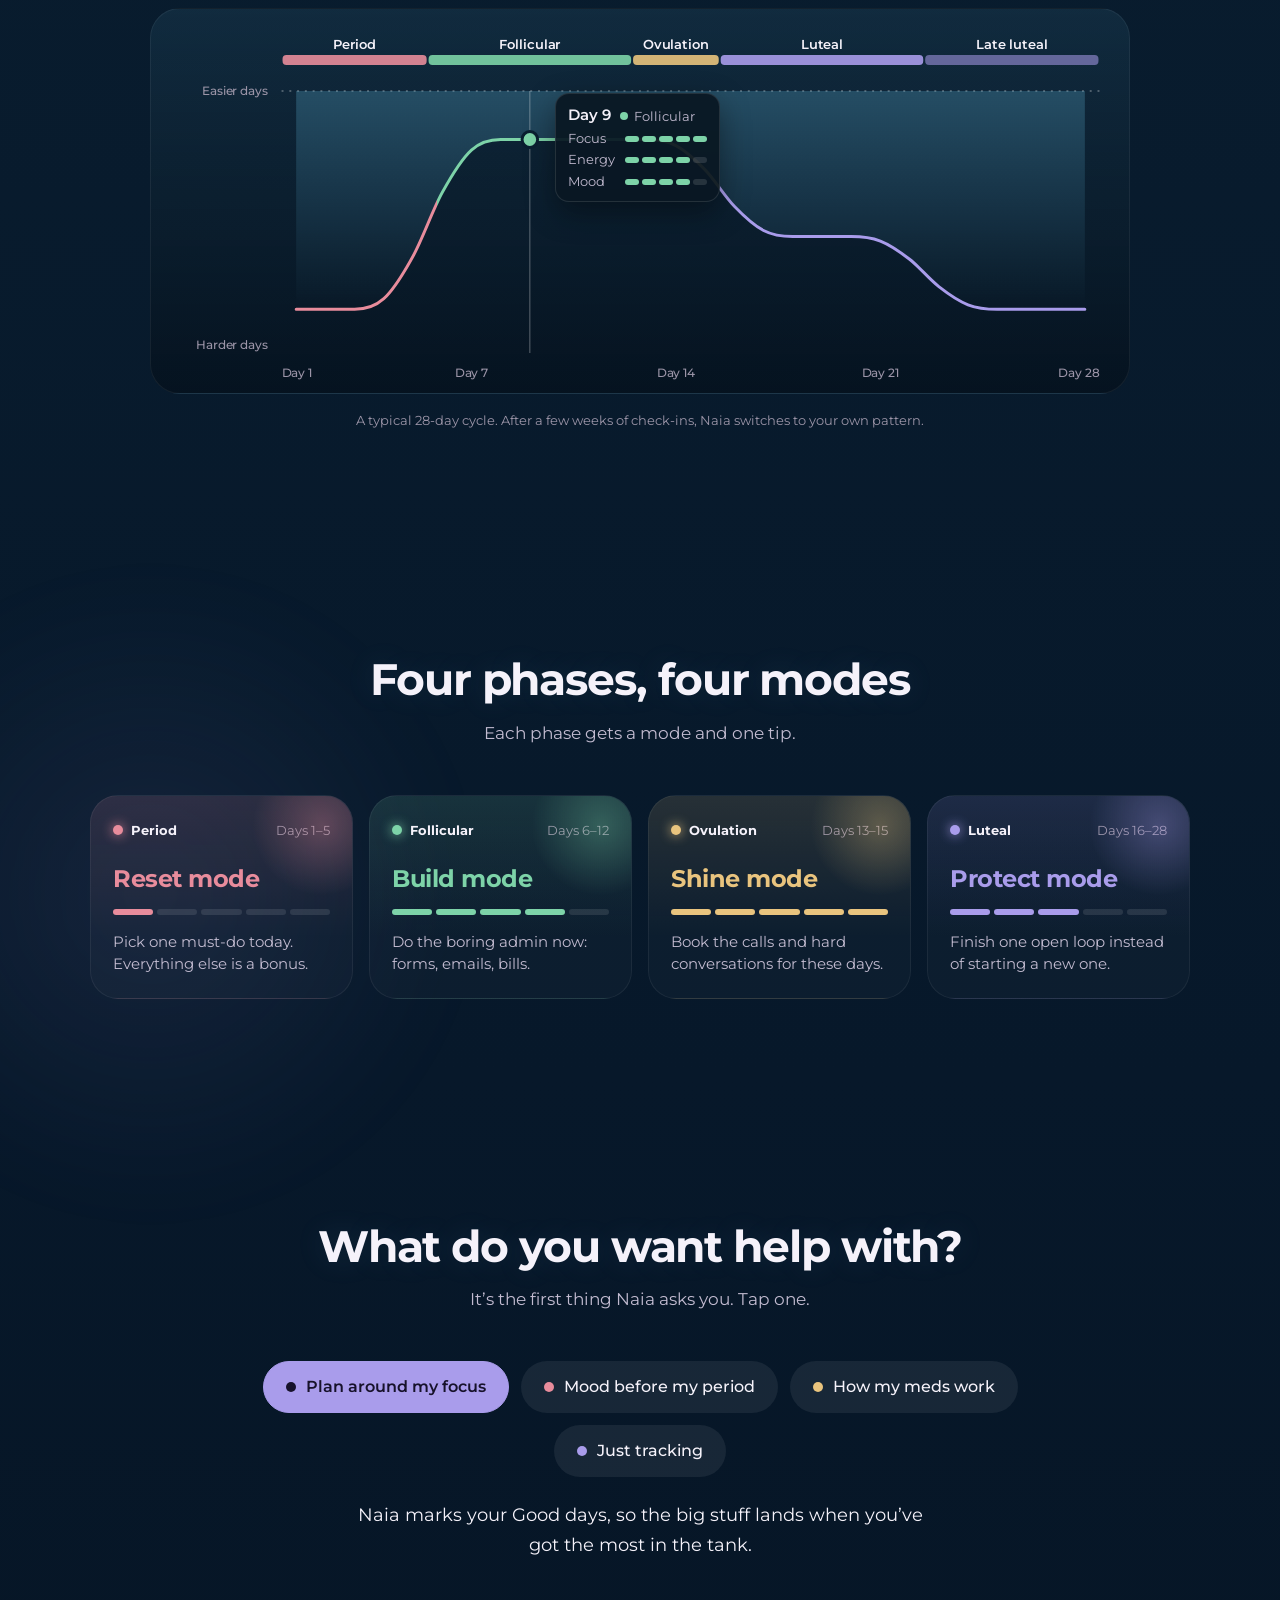
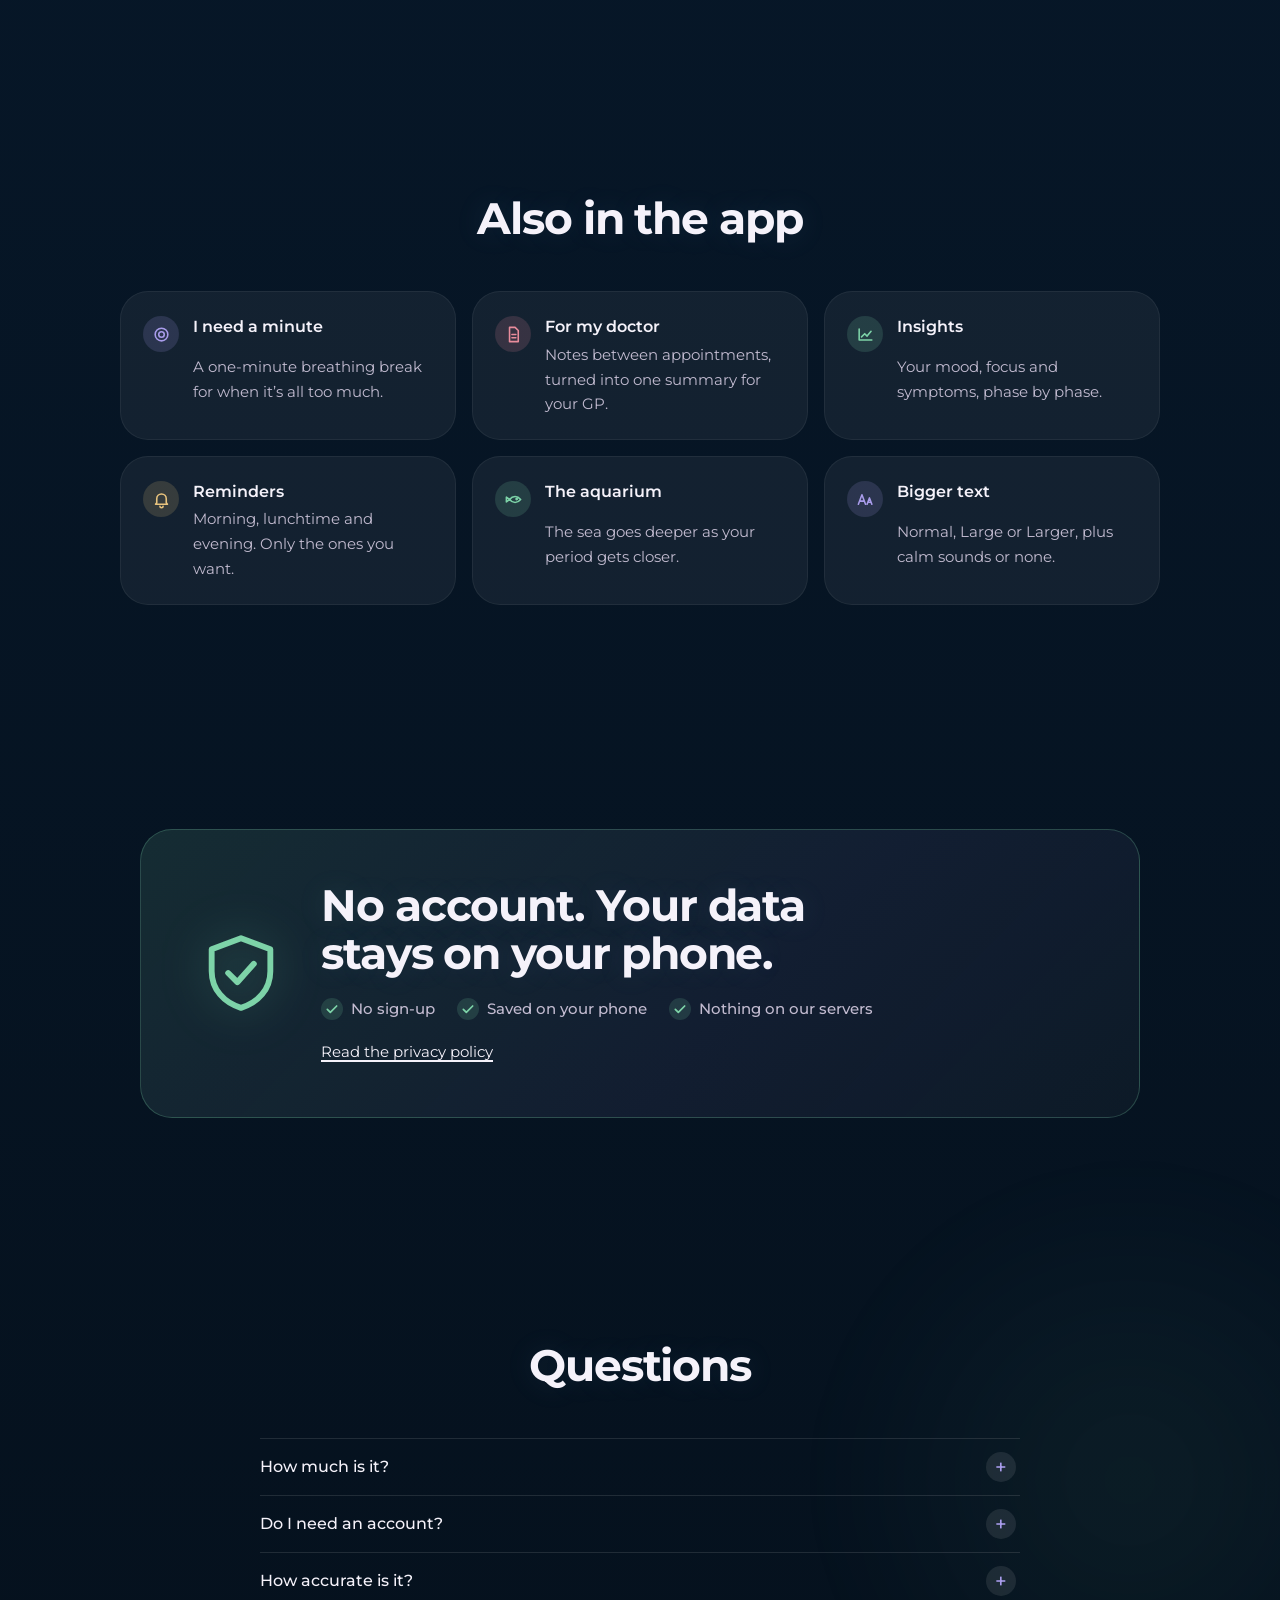
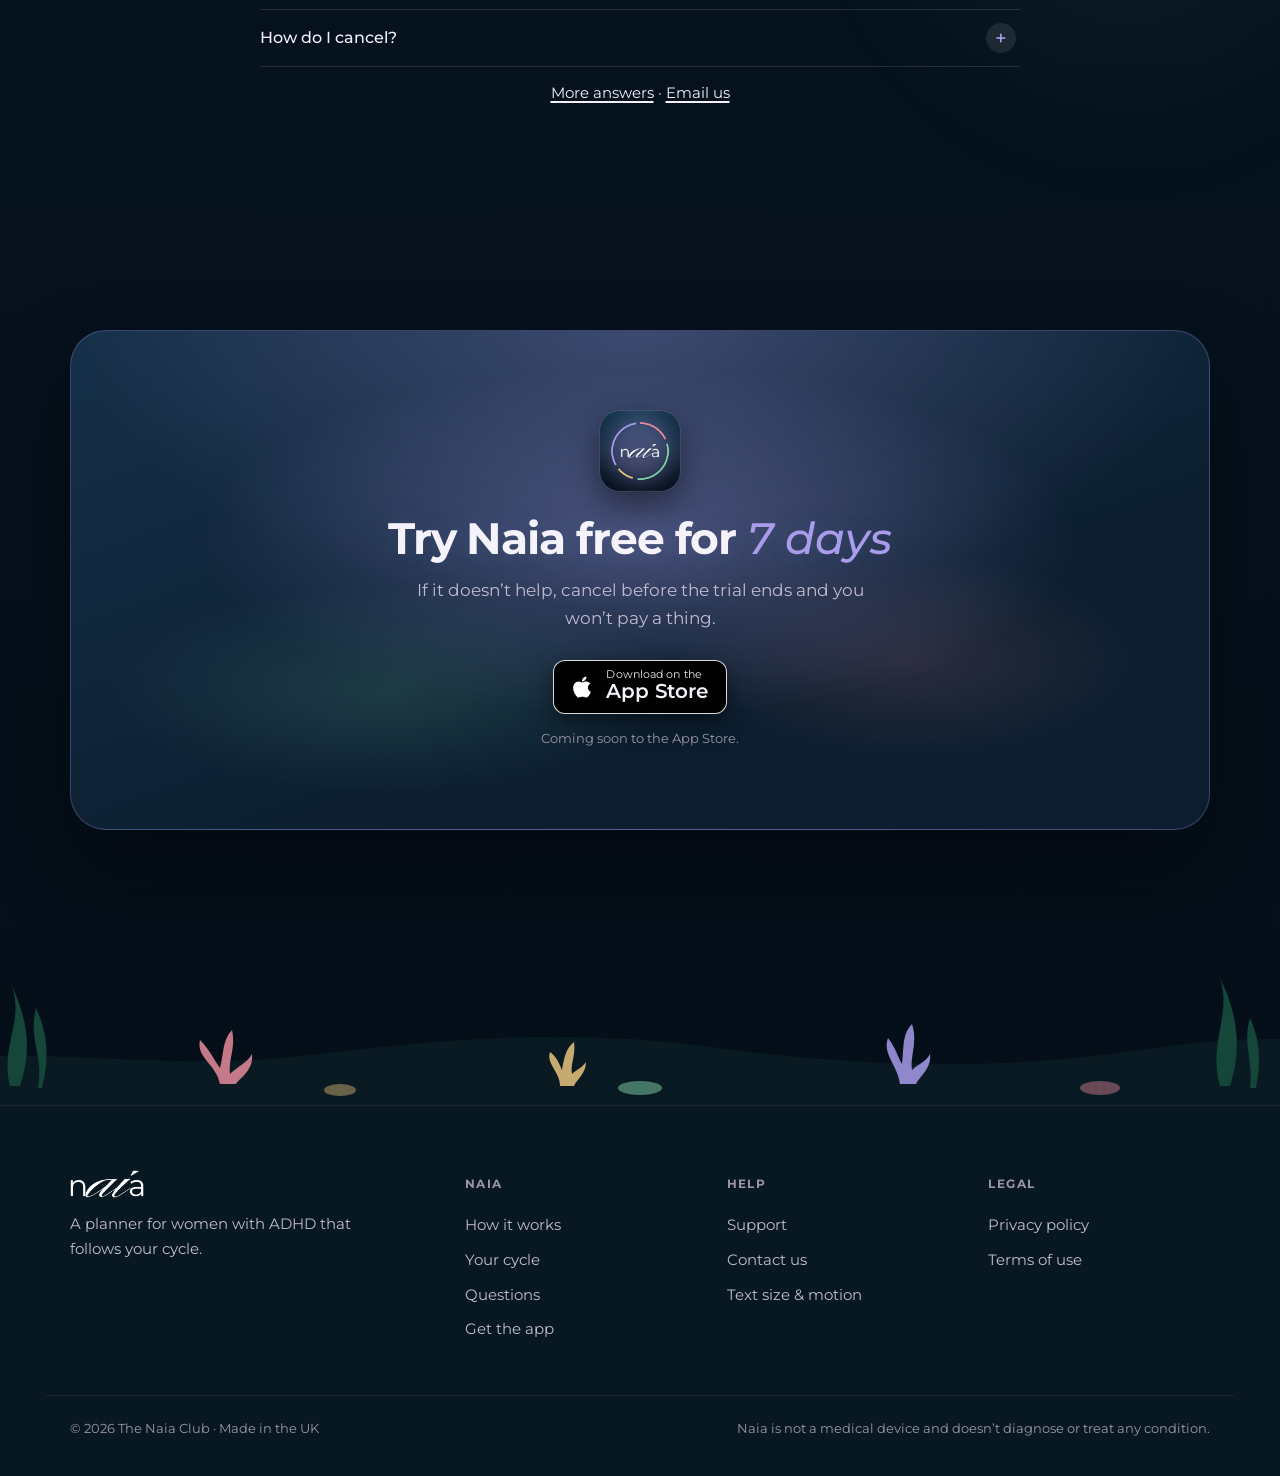
==== commit c76d797c: "Hide the form after signing up Co-Authored-By: Claude Opus 5.5 <noreply@anthropic.com> Claude-Sessio" ====
--- a/index.html
+++ b/index.html
@@ -19,8 +19,8 @@
 <meta name="twitter:card" content="summary_large_image">
 <link rel="preload" href="fonts/montserrat.woff2" as="font" type="font/woff2" crossorigin>
 <link rel="stylesheet" href="fonts/fonts.css">
-<link rel="stylesheet" href="style.css?v=1795698748">
-<script src="site.js?v=1795698748"></script>
+<link rel="stylesheet" href="style.css?v=1795699025">
+<script src="site.js?v=1795699025"></script>
 </head>
 <body>
 <a class="skip" href="#main">Skip to content</a>
@@ -200,7 +200,7 @@
 </div>
 <p class="note soon">Coming soon to the App Store.</p>
  </div>
-</div></section><script src="home.js?v=1795698748" defer></script>
+</div></section><script src="home.js?v=1795699025" defer></script>
 </main>
 <svg class="seabed" viewBox="0 0 1440 140" preserveAspectRatio="xMidYMax slice" aria-hidden="true">
  <path d="M0 140V96c120-18 240 10 380-6s260-30 420-8 300 20 420 2 180-10 220-4v60z" fill="#0A1A22"/>
--- a/style.css
+++ b/style.css
@@ -1172,3 +1172,4 @@
 html.leaving body{opacity:0;transition:opacity .2s ease}
 @media (prefers-reduced-motion:reduce){.mnav,.mnav a{transition:none!important}body{animation:none}}
 .mnav{background:#0b1d2d}
+.wl[hidden],.sp-s[hidden],.storepop [hidden]{display:none!important}
